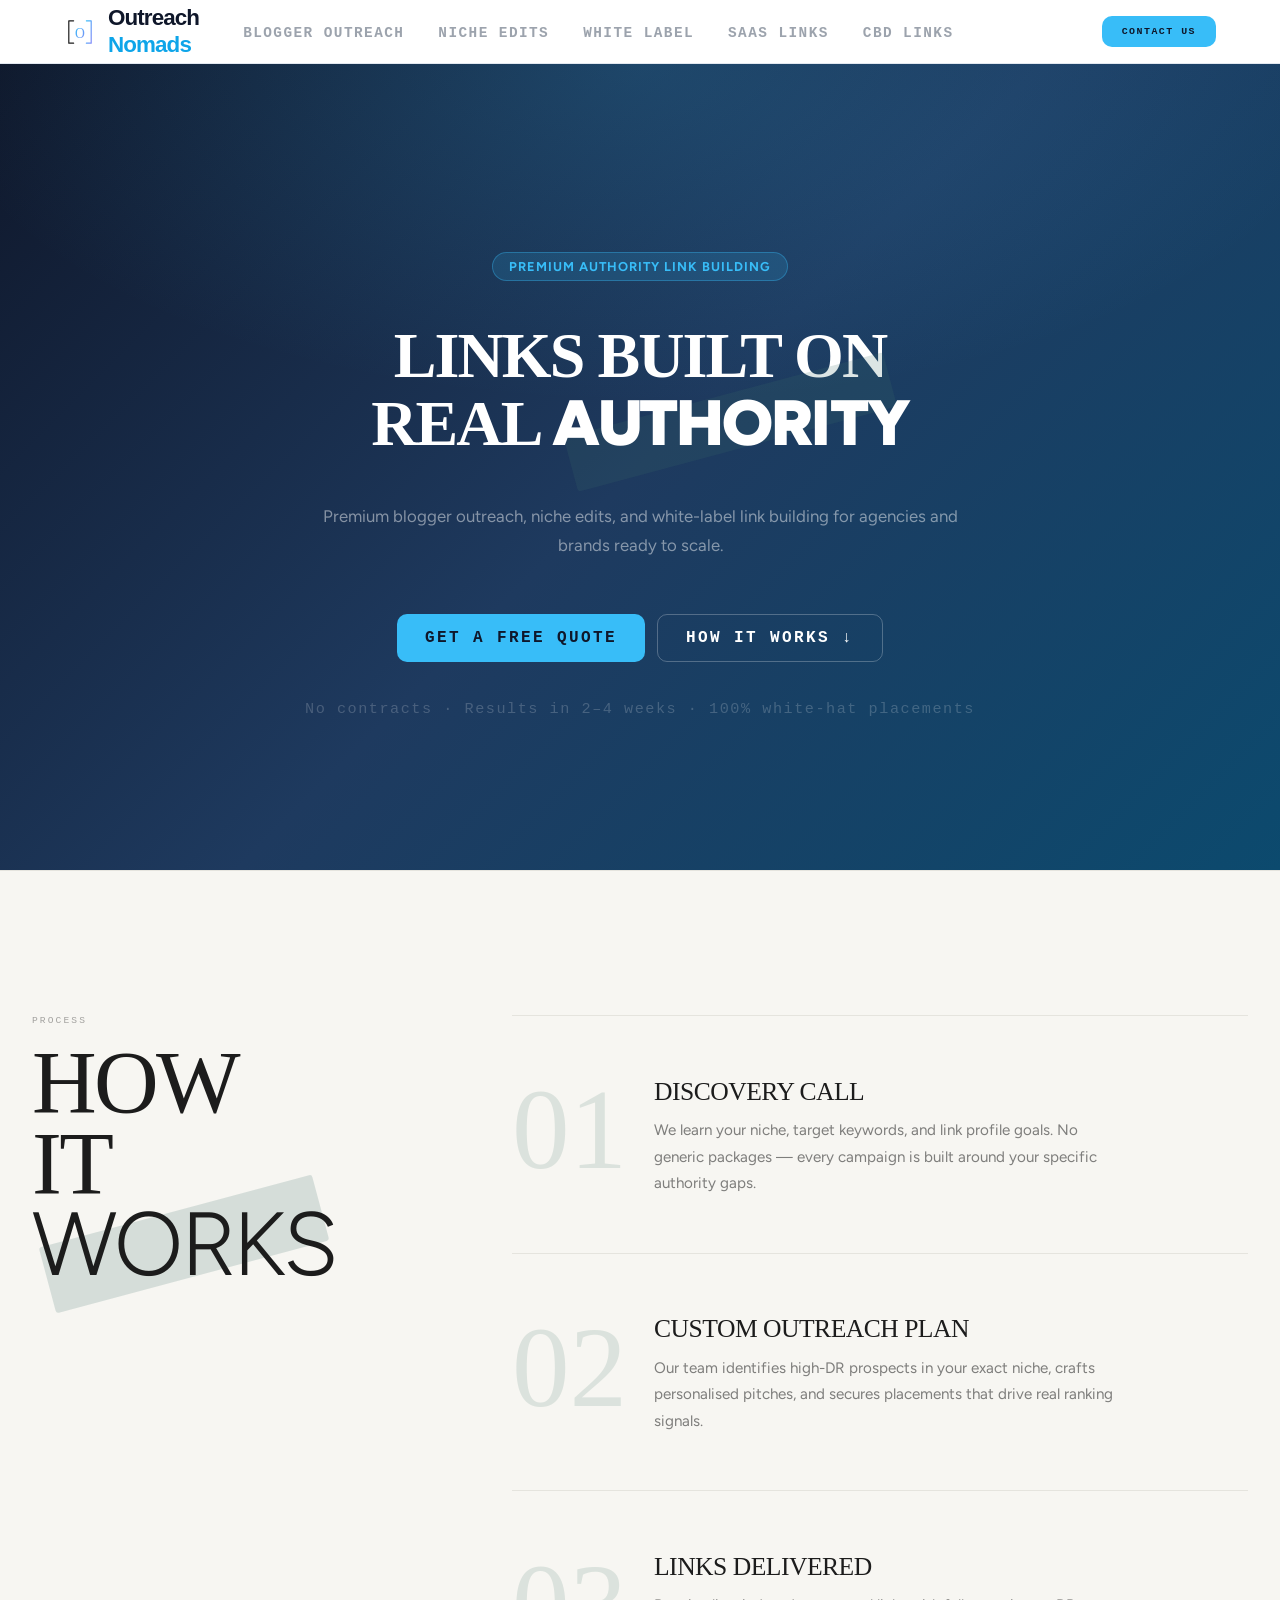
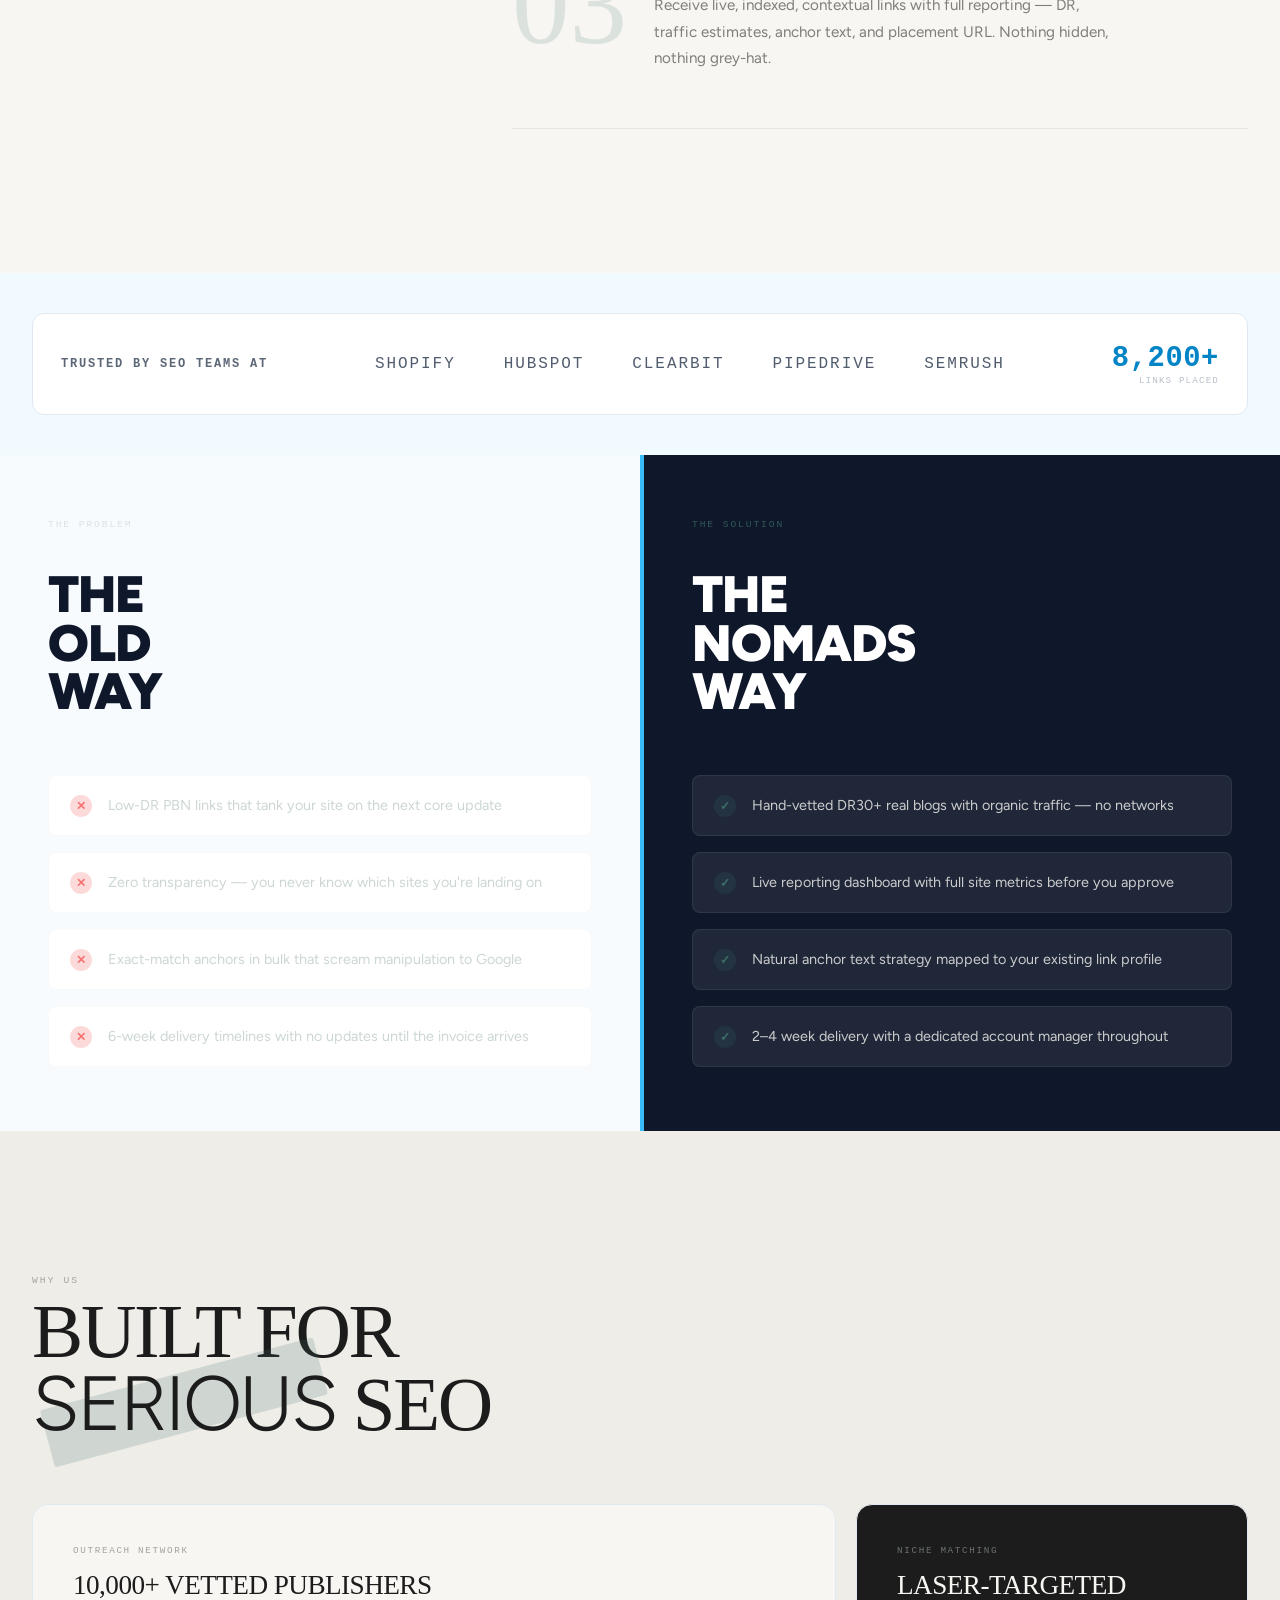
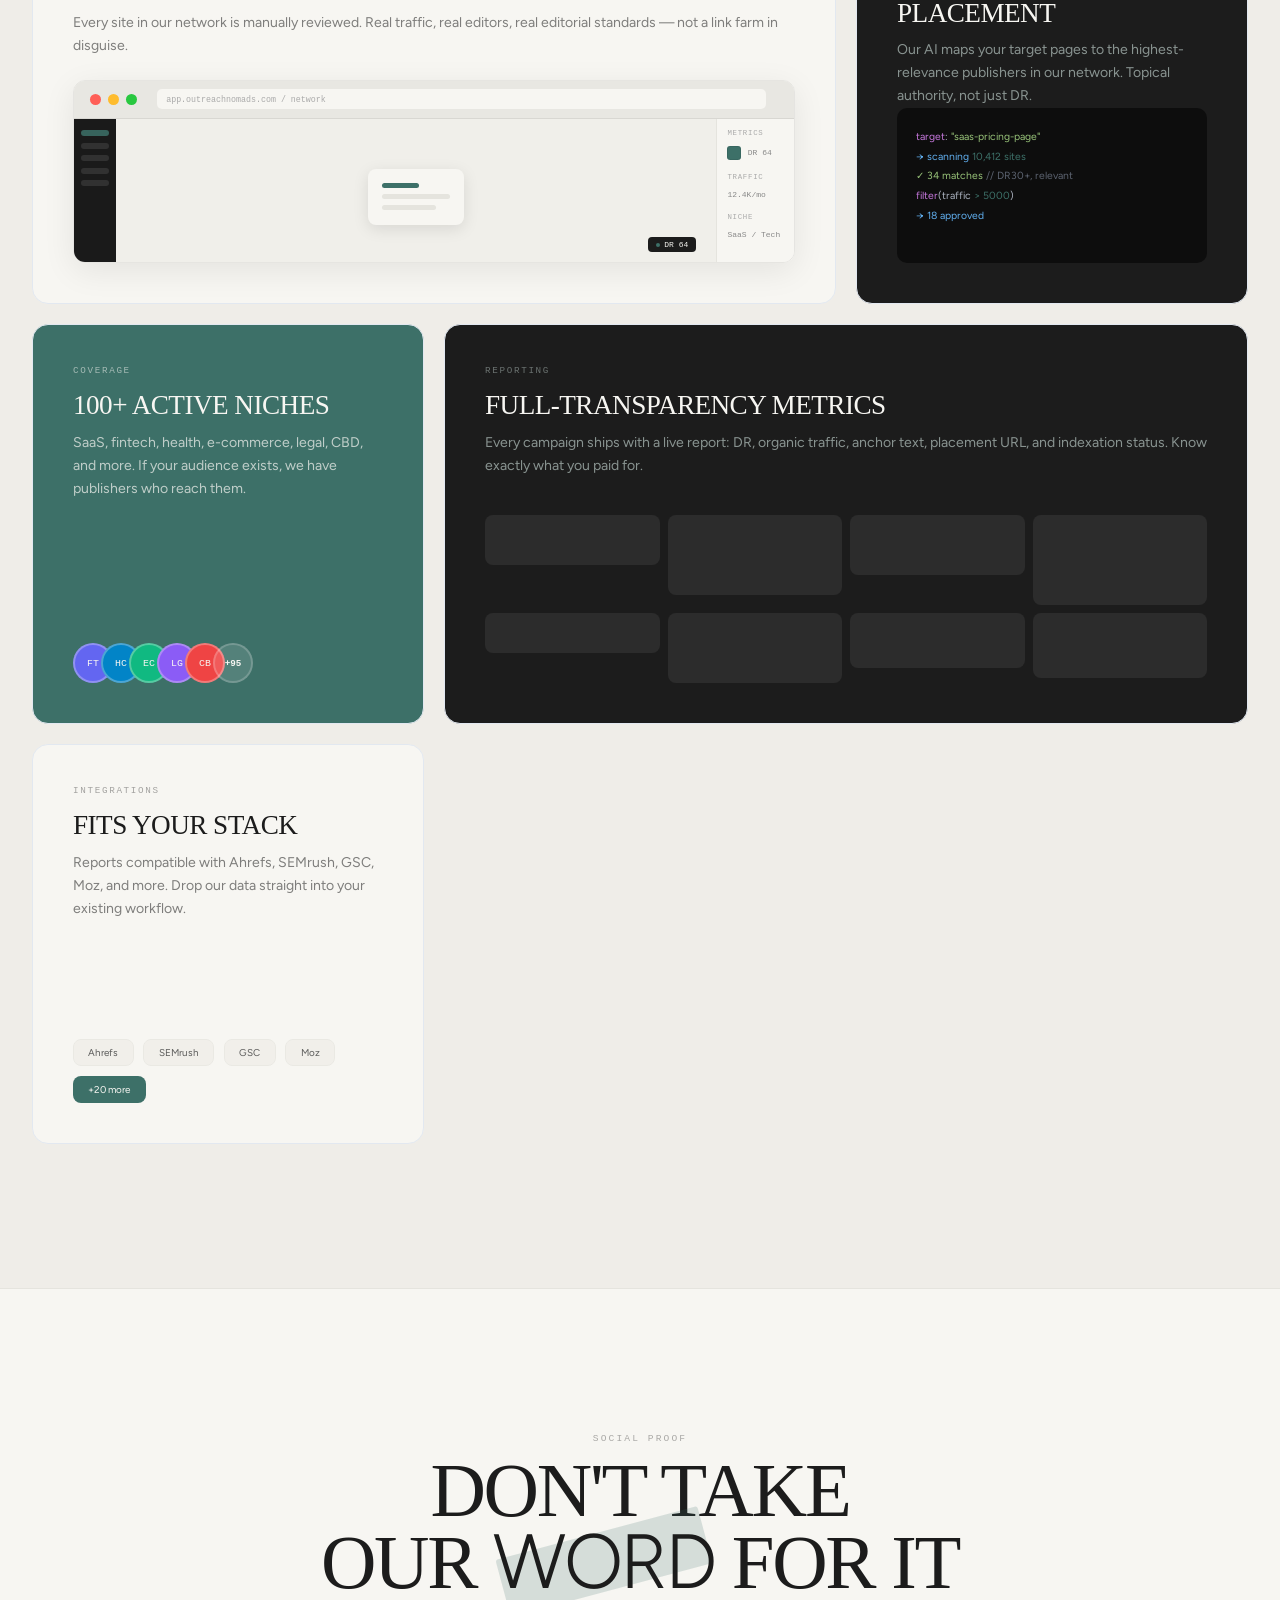
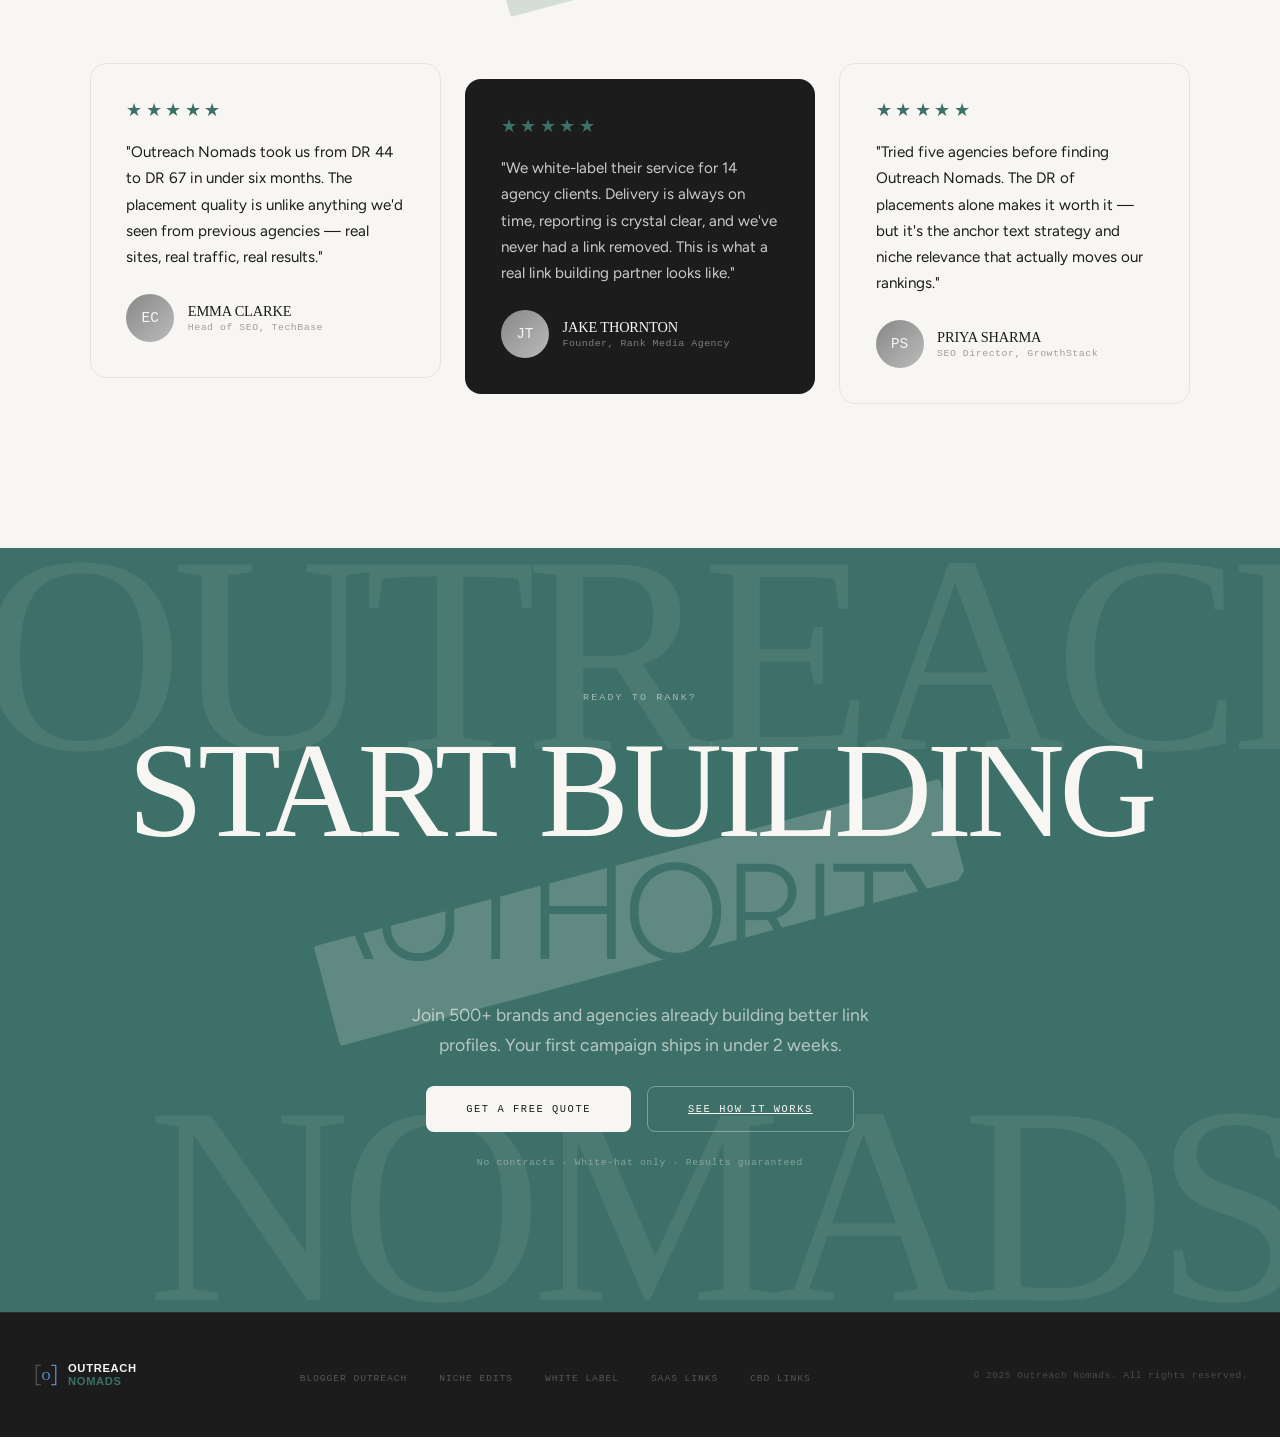
==== index.html @ 49b5d42d "Add files via upload" ====
<!DOCTYPE html>
<html lang="en">
<head>
  <meta charset="UTF-8" />
  <meta name="viewport" content="width=device-width, initial-scale=1.0" />
  <title>Outreach Nomads — Premium Link Building Agency</title>
  <link rel="preconnect" href="https://fonts.googleapis.com" />
  <link rel="preconnect" href="https://fonts.gstatic.com" crossorigin />
  <link href="https://fonts.googleapis.com/css2?family=Figtree:wght@300;400;500;600;700;800;900&display=swap" rel="stylesheet" />
  <link rel="stylesheet" href="style.css" />
  <style>
    :root {
      --brand: #38bdf8;
      --brand-dark: #0ea5e9;
      --brand-deeper: #0284c7;
      --brand-light: #e0f5fe;
      --brand-xlight: #f0faff;
      --dark: #0f172a;
      --mid: #334155;
      --soft: #64748b;
      --border: #e2e8f0;
      --white: #ffffff;
      --star: #f59e0b;
      --radius: 12px;
      --radius-lg: 20px;
    }
    body,
    button,
    input,
    textarea,
    select,
    a,
    p,
    span,
    div,
    li,
    h1,
    h2,
    h3,
    h4,
    h5,
    h6 {
      font-family: 'Figtree', sans-serif;
    }
    body {
      color: var(--dark);
      background: var(--white);
    }
    nav {
      position: sticky;
      top: 0;
      z-index: 1000;
      background: var(--white);
      border-bottom: 1px solid var(--border);
      padding: 0 32px;
      display: flex;
      align-items: center;
      gap: 32px;
      height: 64px;
    }
    .nav-in {
      width: 100%;
      max-width: 1280px;
      margin: 0 auto;
      display: flex;
      align-items: center;
      gap: 32px;
    }
    .logo {
      display: flex;
      align-items: center;
      gap: .75rem;
      text-decoration: none;
    }
    .logo-text {
      font-size: 1.4rem;
      font-weight: 900;
      letter-spacing: -0.04em;
      text-transform: none;
      color: var(--dark);
    }
    .logo-text em {
      font-style: normal;
      color: var(--brand-dark);
    }
    .nav-links {
      display: flex;
      align-items: center;
      gap: 10px;
      list-style: none;
      flex: 1;
    }
    .nav-links a {
      padding: 8px 12px;
      border-radius: 8px;
      font-weight: 600;
      font-size: .9rem;
      color: var(--mid);
      transition: background .15s, color .15s;
    }
    .nav-links a:hover {
      background: var(--brand-xlight);
      color: var(--brand-dark);
    }
    .nav-links a.active {
      color: var(--brand-dark);
    }
    .nav-r {
      display: flex;
      align-items: center;
    }
    .nav-cta {
      background: var(--brand);
      color: var(--dark);
      border: none;
      padding: 10px 20px;
      border-radius: 10px;
      font-weight: 700;
      cursor: pointer;
      transition: background .15s;
    }
    .nav-cta:hover {
      background: var(--brand-dark);
      color: #fff;
    }
    .hero {
      background: linear-gradient(135deg, var(--dark) 0%, #1e3a5f 50%, #0c4a6e 100%);
      color: #fff;
      padding: 100px 32px 80px;
      text-align: center;
      position: relative;
      overflow: hidden;
    }
    .hero::before {
      content: '';
      position: absolute;
      inset: 0;
      background: radial-gradient(ellipse 80% 60% at 50% 0%, rgba(56,189,248,.18) 0%, transparent 70%);
      pointer-events: none;
    }
    .hero-label {
      display: inline-flex;
      align-items: center;
      background: rgba(56,189,248,.15);
      border: 1px solid rgba(56,189,248,.35);
      color: var(--brand);
      font-weight: 700;
      font-size: .8rem;
      letter-spacing: .08em;
      text-transform: uppercase;
      padding: 6px 16px;
      border-radius: 999px;
      margin-bottom: 20px;
    }
    .hero h1 {
      font-size: clamp(2.5rem, 5vw, 4rem);
      font-weight: 900;
      letter-spacing: -.03em;
      line-height: 1.05;
      margin: 0 auto 24px;
      max-width: 760px;
      color: #fff;
    }
    .hero-sub {
      font-size: 1.05rem;
      color: rgba(255,255,255,.85);
      max-width: 640px;
      margin: 0 auto 32px;
      line-height: 1.75;
    }
    .hero-btns {
      display: flex;
      justify-content: center;
      gap: 12px;
      flex-wrap: wrap;
      margin-bottom: 18px;
    }
    .btn-primary {
      background: var(--brand);
      color: var(--dark);
      font-weight: 800;
      padding: 14px 28px;
      border-radius: 10px;
      border: none;
      font-size: 1rem;
      cursor: pointer;
      transition: transform .15s, background .15s;
    }
    .btn-primary:hover {
      background: var(--brand-dark);
      color: #fff;
      transform: translateY(-1px);
    }
    .btn-secondary {
      background: transparent;
      color: #fff;
      font-weight: 700;
      padding: 14px 28px;
      border-radius: 10px;
      font-size: 1rem;
      border: 1.5px solid rgba(255,255,255,.25);
      cursor: pointer;
      transition: border-color .15s, background .15s;
    }
    .btn-secondary:hover {
      border-color: var(--brand);
      background: rgba(56,189,248,.08);
    }
    .hero-cap {
      color: rgba(255,255,255,.6);
      font-size: .95rem;
    }
    .section {
      padding: 72px 32px;
    }
    .section-center {
      text-align: center;
    }
    .container {
      max-width: 1100px;
      margin: 0 auto;
    }
    .section-tag {
      display: inline-block;
      background: var(--brand-light);
      color: var(--brand-deeper);
      font-weight: 700;
      font-size: .75rem;
      letter-spacing: .1em;
      text-transform: uppercase;
      padding: 4px 12px;
      border-radius: 999px;
      margin-bottom: 12px;
    }
    .section-title {
      font-size: clamp(1.6rem, 3.5vw, 2.4rem);
      font-weight: 900;
      letter-spacing: -.03em;
      line-height: 1.15;
      margin-bottom: 14px;
    }
    .section-sub {
      font-size: 1rem;
      color: var(--soft);
      max-width: 560px;
      margin: 0 auto;
    }
    .trust {
      background: var(--brand-xlight);
      padding: 2.5rem 2rem;
    }
    .trust-in {
      max-width: 1280px;
      margin: 0 auto;
      display: flex;
      align-items: center;
      justify-content: space-between;
      gap: 1rem;
      flex-wrap: wrap;
      background: var(--white);
      border: 1px solid var(--border);
      border-radius: var(--radius);
      padding: 1.75rem;
    }
    .trust-label {
      color: var(--mid);
      opacity: .8;
      font-weight: 700;
      letter-spacing: .15em;
      text-transform: uppercase;
      font-size: .75rem;
    }
    .flogo {
      color: var(--mid);
      opacity: .85;
      font-size: 1rem;
    }
    .trust-stat strong {
      color: var(--brand-deeper);
      font-size: 1.8rem;
    }
    .trust-stat span {
      color: var(--soft);
    }
    .ps-l {
      background: #f8fbfe;
    }
    .ps-r {
      background: var(--dark);
      border-left: 4px solid var(--brand);
    }
    .ps-half {
      padding: 4rem 3rem;
    }
    .ps-ttl {
      font-family: 'Figtree', sans-serif;
      font-size: clamp(2.4rem, 4vw, 4.4rem);
      font-weight: 900;
      line-height: .95;
      text-transform: uppercase;
      margin-bottom: 1.2rem;
    }
    .ps-l .ps-ttl {
      color: var(--dark);
    }
    .ps-r .ps-ttl {
      color: var(--white);
    }
    .ps-item {
      background: rgba(255,255,255,.07);
    }
    .ps-l .ps-item {
      background: #fff;
    }
    .ps-txt {
      opacity: .8;
    }
    .step-card,
    .bc,
    .price-card,
    .example-card,
    .benefit-card {
      border-color: var(--border);
    }
  </style>
</head>
<body>

<!-- shared gradient def -->
<svg width="0" height="0" style="position:absolute">
  <defs>
    <linearGradient id="logoGrad" x1="0%" y1="0%" x2="100%" y2="100%">
      <stop offset="0%" stop-color="#38bdf8"/>
      <stop offset="100%" stop-color="#818cf8"/>
    </linearGradient>
  </defs>
</svg>

<!-- NAV -->
<nav>
  <div class="nav-in">
    <a href="index.html" class="logo">
      <svg width="32" height="32" viewBox="0 0 80 80" fill="none" xmlns="http://www.w3.org/2000/svg">
        <path class="bracket-left" d="M24 12 L12 12 L12 68 L24 68" stroke-width="3" stroke-linecap="round" stroke-linejoin="round" fill="none"/>
        <path d="M56 12 L68 12 L68 68 L56 68" stroke="url(#logoGrad)" stroke-width="3" stroke-linecap="round" stroke-linejoin="round" fill="none"/>
        <text x="40" y="55" text-anchor="middle" font-family="Georgia,serif" font-size="34" font-weight="400" fill="url(#logoGrad)">O</text>
      </svg>
      <span class="logo-text">Outreach<em>Nomads</em></span>
    </a>
    <ul class="nav-links">
      <li><a href="blogger-outreach.html">Blogger Outreach</a></li>
      <li><a href="niche-edits.html">Niche Edits</a></li>
      <li><a href="white-label-link-building.html">White Label</a></li>
      <li><a href="saas-link-building.html">SaaS Links</a></li>
      <li><a href="cbd-link-building.html">CBD Links</a></li>
    </ul>
    <div class="nav-r">
      <button class="nav-cta" onclick="openContact()">Contact Us</button>
    </div>
  </div>
</nav>

<!-- HERO -->
<section class="hero">
  <div class="hero-content">
    <div class="hero-label">Premium authority link building</div>
    <h1>LINKS BUILT ON<br>REAL <span class="hl">AUTHORITY</span></h1>
    <p class="hero-sub">Premium blogger outreach, niche edits, and white-label link building for agencies and brands ready to scale.</p>
    <div class="hero-btns">
      <button class="btn-primary" onclick="openContact()">Get a Free Quote</button>
      <a href="#how-it-works" class="btn-secondary">How It Works ↓</a>
    </div>
    <p class="hero-cap">No contracts &middot; Results in 2–4 weeks &middot; 100% white-hat placements</p>
  </div>
</section>

<!-- HOW IT WORKS -->
<section class="hiw" id="how-it-works">
  <div class="hiw-in">
    <div class="hiw-left">
      <p class="hiw-eyebrow">Process</p>
      <h2 class="hiw-ttl">HOW<br>IT<br><span class="hl">WORKS</span></h2>
    </div>
    <div class="steps">
      <div class="step">
        <div class="step-n">01</div>
        <div class="step-body">
          <h3 class="step-ttl">Discovery Call</h3>
          <p class="step-desc">We learn your niche, target keywords, and link profile goals. No generic packages — every campaign is built around your specific authority gaps.</p>
        </div>
      </div>
      <div class="step">
        <div class="step-n">02</div>
        <div class="step-body">
          <h3 class="step-ttl">Custom Outreach Plan</h3>
          <p class="step-desc">Our team identifies high-DR prospects in your exact niche, crafts personalised pitches, and secures placements that drive real ranking signals.</p>
        </div>
      </div>
      <div class="step">
        <div class="step-n">03</div>
        <div class="step-body">
          <h3 class="step-ttl">Links Delivered</h3>
          <p class="step-desc">Receive live, indexed, contextual links with full reporting — DR, traffic estimates, anchor text, and placement URL. Nothing hidden, nothing grey-hat.</p>
        </div>
      </div>
    </div>
  </div>
</section>

<!-- TRUST BAR -->
<div class="trust">
  <div class="trust-in">
    <span class="trust-label">Trusted by SEO teams at</span>
    <div class="logos">
      <span class="flogo">Shopify</span>
      <span class="flogo">HubSpot</span>
      <span class="flogo">Clearbit</span>
      <span class="flogo">Pipedrive</span>
      <span class="flogo">Semrush</span>
    </div>
    <div class="trust-stat">
      <strong>8,200+</strong>
      <span>Links Placed</span>
    </div>
  </div>
</div>

<!-- PROBLEM / SOLUTION -->
<section class="ps">
  <div class="ps-half ps-l">
    <span class="ps-tag">The Problem</span>
    <h2 class="ps-ttl">THE<br>OLD<br>WAY</h2>
    <div class="ps-items">
      <div class="ps-item">
        <span class="psi psi-x">✕</span>
        <p class="ps-txt">Low-DR PBN links that tank your site on the next core update</p>
      </div>
      <div class="ps-item">
        <span class="psi psi-x">✕</span>
        <p class="ps-txt">Zero transparency — you never know which sites you're landing on</p>
      </div>
      <div class="ps-item">
        <span class="psi psi-x">✕</span>
        <p class="ps-txt">Exact-match anchors in bulk that scream manipulation to Google</p>
      </div>
      <div class="ps-item">
        <span class="psi psi-x">✕</span>
        <p class="ps-txt">6-week delivery timelines with no updates until the invoice arrives</p>
      </div>
    </div>
  </div>
  <div class="ps-half ps-r">
    <span class="ps-tag">The Solution</span>
    <h2 class="ps-ttl">THE<br>NOMADS<br>WAY</h2>
    <div class="ps-items">
      <div class="ps-item">
        <span class="psi psi-chk">✓</span>
        <p class="ps-txt">Hand-vetted DR30+ real blogs with organic traffic — no networks</p>
      </div>
      <div class="ps-item">
        <span class="psi psi-chk">✓</span>
        <p class="ps-txt">Live reporting dashboard with full site metrics before you approve</p>
      </div>
      <div class="ps-item">
        <span class="psi psi-chk">✓</span>
        <p class="ps-txt">Natural anchor text strategy mapped to your existing link profile</p>
      </div>
      <div class="ps-item">
        <span class="psi psi-chk">✓</span>
        <p class="ps-txt">2–4 week delivery with a dedicated account manager throughout</p>
      </div>
    </div>
  </div>
</section>

<!-- FEATURES BENTO -->
<section class="features" id="features">
  <div class="features-hd">
    <span class="sec-tag">Why Us</span>
    <h2 class="features-ttl">BUILT FOR<br><span class="hl">SERIOUS</span> SEO</h2>
  </div>
  <div class="bento">

    <!-- Wide: outreach network -->
    <div class="bc bc-wh bc-wide">
      <span class="bc-btag">Outreach Network</span>
      <h3 class="bc-ttl">10,000+ VETTED PUBLISHERS</h3>
      <p class="bc-desc">Every site in our network is manually reviewed. Real traffic, real editors, real editorial standards — not a link farm in disguise.</p>
      <div class="browser" style="margin-top:1.4rem;height:190px;">
        <div class="br-bar">
          <div class="tl tl-r"></div><div class="tl tl-y"></div><div class="tl tl-g"></div>
          <div class="br-url">app.outreachnomads.com / network</div>
        </div>
        <div class="br-body" style="height:155px;">
          <div class="br-sb">
            <div class="sb-i on"></div><div class="sb-i"></div>
            <div class="sb-i"></div><div class="sb-i"></div><div class="sb-i"></div>
          </div>
          <div class="br-canvas">
            <div class="cv-card">
              <div class="cv-ln acc"></div>
              <div class="cv-ln"></div>
              <div class="cv-ln" style="width:80%"></div>
            </div>
            <div class="csr-lbl"><div class="csr-dot"></div>DR 64</div>
          </div>
          <div class="br-props">
            <div class="pr-sec">Metrics</div>
            <div class="pr-row"><div class="pr-swatch"></div><div class="pr-val">DR 64</div></div>
            <div class="pr-sec" style="margin-top:5px">Traffic</div>
            <div class="pr-val">12.4K/mo</div>
            <div class="pr-sec" style="margin-top:5px">Niche</div>
            <div class="pr-val">SaaS / Tech</div>
          </div>
        </div>
      </div>
    </div>

    <!-- Dark: niche targeting -->
    <div class="bc bc-dk">
      <span class="bc-btag">Niche Matching</span>
      <h3 class="bc-ttl">LASER-TARGETED PLACEMENT</h3>
      <p class="bc-desc">Our AI maps your target pages to the highest-relevance publishers in our network. Topical authority, not just DR.</p>
      <div class="code-blk">
        <div><span class="cp">target</span><span class="cw">: </span><span class="cg">"saas-pricing-page"</span></div>
        <div><span class="cb">→ scanning</span> <span class="cy">10,412 sites</span></div>
        <div><span class="cg">✓ 34 matches</span> <span class="cgr">// DR30+, relevant</span></div>
        <div><span class="cp">filter</span><span class="cw">(traffic </span><span class="cy">&gt; 5000</span><span class="cw">)</span></div>
        <div><span class="cb">→ 18 approved</span></div>
      </div>
    </div>

    <!-- Teal: niches covered -->
    <div class="bc bc-yw">
      <span class="bc-btag">Coverage</span>
      <h3 class="bc-ttl">100+ ACTIVE NICHES</h3>
      <p class="bc-desc">SaaS, fintech, health, e-commerce, legal, CBD, and more. If your audience exists, we have publishers who reach them.</p>
      <div class="avs" style="margin-top:auto;padding-top:2rem;">
        <div class="av av-1">FT</div>
        <div class="av av-2">HC</div>
        <div class="av av-3">EC</div>
        <div class="av av-4">LG</div>
        <div class="av av-5">CB</div>
        <div class="av-x">+95</div>
      </div>
    </div>

    <!-- Dark wide: analytics -->
    <div class="bc bc-dk bc-wide">
      <span class="bc-btag">Reporting</span>
      <h3 class="bc-ttl">FULL-TRANSPARENCY METRICS</h3>
      <p class="bc-desc">Every campaign ships with a live report: DR, organic traffic, anchor text, placement URL, and indexation status. Know exactly what you paid for.</p>
      <div class="pulse-g">
        <div class="pb"></div><div class="pb"></div><div class="pb"></div><div class="pb"></div>
        <div class="pb"></div><div class="pb"></div><div class="pb"></div><div class="pb"></div>
      </div>
    </div>

    <!-- White: integrations -->
    <div class="bc bc-wh">
      <span class="bc-btag">Integrations</span>
      <h3 class="bc-ttl">FITS YOUR STACK</h3>
      <p class="bc-desc">Reports compatible with Ahrefs, SEMrush, GSC, Moz, and more. Drop our data straight into your existing workflow.</p>
      <div style="margin-top:auto;padding-top:1.5rem;display:flex;flex-wrap:wrap;gap:.6rem;">
        <span style="background:var(--lt);border:1px solid var(--br);border-radius:8px;padding:.45rem .9rem;font-family:'Figtree',sans-serif;font-size:.62rem;color:var(--c);opacity:.7">Ahrefs</span>
        <span style="background:var(--lt);border:1px solid var(--br);border-radius:8px;padding:.45rem .9rem;font-family:'Figtree',sans-serif;font-size:.62rem;color:var(--c);opacity:.7">SEMrush</span>
        <span style="background:var(--lt);border:1px solid var(--br);border-radius:8px;padding:.45rem .9rem;font-family:'Figtree',sans-serif;font-size:.62rem;color:var(--c);opacity:.7">GSC</span>
        <span style="background:var(--lt);border:1px solid var(--br);border-radius:8px;padding:.45rem .9rem;font-family:'Figtree',sans-serif;font-size:.62rem;color:var(--c);opacity:.7">Moz</span>
        <span style="background:var(--y);border:1px solid transparent;border-radius:8px;padding:.45rem .9rem;font-family:'Figtree',sans-serif;font-size:.62rem;color:var(--wh)">+20 more</span>
      </div>
    </div>

  </div>
</section>

<!-- TESTIMONIALS -->
<section class="testi" id="testi">
  <div class="testi-hd">
    <span class="sec-tag">Social Proof</span>
    <h2 class="testi-ttl">DON'T TAKE<br>OUR <span class="hl">WORD</span> FOR IT</h2>
  </div>
  <div class="t-grid">
    <div class="tc">
      <div class="stars"><span class="star">★</span><span class="star">★</span><span class="star">★</span><span class="star">★</span><span class="star">★</span></div>
      <p class="t-body">"Outreach Nomads took us from DR 44 to DR 67 in under six months. The placement quality is unlike anything we'd seen from previous agencies — real sites, real traffic, real results."</p>
      <div class="t-foot">
        <div class="t-av">EC</div>
        <div>
          <div class="t-name">Emma Clarke</div>
          <div class="t-role">Head of SEO, TechBase</div>
        </div>
      </div>
    </div>
    <div class="tc dark">
      <div class="stars"><span class="star">★</span><span class="star">★</span><span class="star">★</span><span class="star">★</span><span class="star">★</span></div>
      <p class="t-body">"We white-label their service for 14 agency clients. Delivery is always on time, reporting is crystal clear, and we've never had a link removed. This is what a real link building partner looks like."</p>
      <div class="t-foot">
        <div class="t-av">JT</div>
        <div>
          <div class="t-name">Jake Thornton</div>
          <div class="t-role">Founder, Rank Media Agency</div>
        </div>
      </div>
    </div>
    <div class="tc">
      <div class="stars"><span class="star">★</span><span class="star">★</span><span class="star">★</span><span class="star">★</span><span class="star">★</span></div>
      <p class="t-body">"Tried five agencies before finding Outreach Nomads. The DR of placements alone makes it worth it — but it's the anchor text strategy and niche relevance that actually moves our rankings."</p>
      <div class="t-foot">
        <div class="t-av">PS</div>
        <div>
          <div class="t-name">Priya Sharma</div>
          <div class="t-role">SEO Director, GrowthStack</div>
        </div>
      </div>
    </div>
  </div>
</section>

<!-- CTA -->
<section class="cta">
  <div class="cta-deco cta-d1">Outreach</div>
  <div class="cta-deco cta-d2">Nomads</div>
  <div class="cta-body">
    <span class="cta-ey">Ready to rank?</span>
    <h2 class="cta-ttl">START BUILDING<br><span class="hl" style="--y:#f7f6f2;color:#3d7068">AUTHORITY.</span></h2>
    <p class="cta-sub">Join 500+ brands and agencies already building better link profiles. Your first campaign ships in under 2 weeks.</p>
    <div class="cta-btns">
      <button class="cta-btn-primary" onclick="openContact()">Get a Free Quote</button>
      <a href="#how-it-works" class="cta-btn-secondary">See How It Works</a>
    </div>
    <p class="cta-fine">No contracts &middot; White-hat only &middot; Results guaranteed</p>
  </div>
</section>

<!-- FOOTER -->
<footer>
  <div class="foot-in">
    <a href="index.html" class="foot-logo">
      <svg width="28" height="28" viewBox="0 0 80 80" fill="none" xmlns="http://www.w3.org/2000/svg">
        <path class="bracket-left" d="M24 12 L12 12 L12 68 L24 68" stroke-width="3" stroke-linecap="round" stroke-linejoin="round" fill="none"/>
        <path d="M56 12 L68 12 L68 68 L56 68" stroke="url(#logoGrad)" stroke-width="3" stroke-linecap="round" stroke-linejoin="round" fill="none"/>
        <text x="40" y="55" text-anchor="middle" font-family="Georgia,serif" font-size="34" font-weight="400" fill="url(#logoGrad)">O</text>
      </svg>
      <span class="foot-logo-text">Outreach<em>Nomads</em></span>
    </a>
    <ul class="foot-links">
      <li><a href="blogger-outreach.html">Blogger Outreach</a></li>
      <li><a href="niche-edits.html">Niche Edits</a></li>
      <li><a href="white-label-link-building.html">White Label</a></li>
      <li><a href="saas-link-building.html">SaaS Links</a></li>
      <li><a href="cbd-link-building.html">CBD Links</a></li>
    </ul>
    <span class="foot-copy">&copy; 2025 Outreach Nomads. All rights reserved.</span>
  </div>
</footer>

<!-- CONTACT MODAL -->
<div class="contact-modal" id="contactModal">
  <div class="modal-overlay" onclick="closeContact()"></div>
  <div class="modal-box">
    <button class="modal-close" onclick="closeContact()">&#x2715;</button>
    <h3 class="modal-ttl">Get In Touch</h3>
    <p class="modal-sub">Tell us about your project and we'll get back to you within 24 hours.</p>
    <form class="modal-form" onsubmit="submitContact(event)">
      <input type="text" name="name" placeholder="Your Name" required />
      <input type="email" name="email" placeholder="Work Email" required />
      <select name="service">
        <option value="" disabled selected>Service Interested In</option>
        <option>Blogger Outreach</option>
        <option>Niche Edits</option>
        <option>White Label Link Building</option>
        <option>SaaS Link Building</option>
        <option>CBD Link Building</option>
        <option>General Enquiry</option>
      </select>
      <textarea name="message" placeholder="Tell us about your goals, niche, and monthly budget..." required></textarea>
      <button type="submit" class="modal-submit">Send Message →</button>
    </form>
  </div>
</div>

<script>
function openContact(){
  document.getElementById('contactModal').classList.add('open');
  document.body.style.overflow='hidden';
}
function closeContact(){
  document.getElementById('contactModal').classList.remove('open');
  document.body.style.overflow='';
}
function submitContact(e){
  e.preventDefault();
  e.target.innerHTML='<p class="modal-success">Thank you! We\'ll be in touch within 24 hours.</p>';
}
document.addEventListener('keydown',function(e){if(e.key==='Escape')closeContact()});
</script>
</body>
</html>
---- style.css ----
/* ─── RESET + ROOT ───────────────────────────────────── */
*,*::before,*::after{box-sizing:border-box;margin:0;padding:0}
:root{
  --c:  #1c1c1c;
  --dg: #2a2a2a;
  --sg: #b7c6c2;
  --y:  #3d7068;
  --wh: #f7f6f2;
  --lt: #efede8;
  --br: #e5e4de;
  --bl: rgba(28,28,28,.08);
  --bd: rgba(183,198,194,.10);
  --ease: cubic-bezier(0.16,1,0.3,1);
}
html{scroll-behavior:smooth}
body{font-family:'Space Grotesk',sans-serif;background:var(--wh);color:var(--c);overflow-x:hidden}

/* ─── HIGHLIGHT ──────────────────────────────────────── */
.hl{position:relative;display:inline-block;z-index:1;white-space:nowrap}
.hl::before{
  content:'';position:absolute;
  left:-5px;right:-5px;top:8%;bottom:8%;
  background:var(--y);opacity:.18;
  transform:rotate(-15deg) scaleX(.9);
  z-index:-1;border-radius:3px;
}

/* ─── BUTTONS ────────────────────────────────────────── */
.btn-primary{
  background:var(--y);color:var(--wh);border:none;
  padding:.9rem 2rem;border-radius:8px;
  font-family:'Space Mono',monospace;
  font-size:.65rem;letter-spacing:.15em;text-transform:uppercase;
  cursor:pointer;white-space:nowrap;
  transition:opacity 700ms var(--ease),transform 700ms var(--ease);
  display:inline-block;text-decoration:none;
}
.btn-primary:hover{opacity:.8;transform:scale(1.03)}
.btn-secondary{
  background:transparent;color:var(--c);
  border:1px solid var(--br);padding:.9rem 2rem;border-radius:8px;
  font-family:'Space Mono',monospace;
  font-size:.65rem;letter-spacing:.15em;text-transform:uppercase;
  text-decoration:none;display:inline-block;
  transition:border-color 700ms var(--ease),background 700ms var(--ease);
}
.btn-secondary:hover{border-color:var(--y);background:rgba(61,112,104,.05)}
.hero-btns{display:flex;gap:1rem;flex-wrap:wrap;justify-content:center}

/* ─── NAV ────────────────────────────────────────────── */
nav{
  position:fixed;top:0;left:0;right:0;height:80px;z-index:1000;
  background:rgba(247,246,242,.95);backdrop-filter:blur(16px);
  border-bottom:1px solid var(--br);
}
.nav-in{
  max-width:1280px;margin:0 auto;padding:0 2rem;
  height:100%;display:flex;align-items:center;justify-content:space-between;
}
.logo{display:flex;align-items:center;gap:.6rem;text-decoration:none}
.logo-text{
  font-family:'Space Grotesk',sans-serif;font-size:.72rem;font-weight:600;
  letter-spacing:.06em;text-transform:uppercase;color:var(--c);line-height:1.2;
}
.logo-text em{font-style:normal;color:var(--y);display:block}
.bracket-left{stroke:#1c1c1c}
.nav-links{display:flex;gap:1.6rem;list-style:none}
.nav-links a{
  font-family:'Space Mono',monospace;font-size:.6rem;letter-spacing:.1em;
  text-transform:uppercase;color:var(--c);text-decoration:none;
  opacity:.48;transition:opacity .2s;white-space:nowrap;
}
.nav-links a:hover,.nav-links a.active{opacity:1;color:var(--y)}
.nav-r{display:flex;align-items:center}
.nav-cta{
  background:var(--y);color:var(--wh);border:none;
  padding:.6rem 1.5rem;border-radius:6px;
  font-family:'Space Mono',monospace;font-size:.62rem;letter-spacing:.15em;text-transform:uppercase;
  cursor:pointer;
  transition:opacity 700ms var(--ease),transform 700ms var(--ease);
}
.nav-cta:hover{opacity:.8;transform:scale(1.03)}

/* ─── HERO ────────────────────────────────────────────── */
.hero{
  padding-top:80px;display:flex;align-items:center;justify-content:center;
  text-align:center;position:relative;overflow:hidden;
  background-color:var(--wh);
  background-image:
    radial-gradient(ellipse at 50% 60%, transparent 35%, var(--wh) 72%),
    linear-gradient(to right,var(--br) 1px,transparent 1px),
    linear-gradient(to bottom,var(--br) 1px,transparent 1px);
  background-size:cover,40px 40px,40px 40px;
}
.hero-content{
  position:relative;z-index:1;
  display:flex;flex-direction:column;align-items:center;gap:1.3rem;
  padding:5.5rem 2rem 4.5rem;max-width:1100px;width:100%;
}
.hero h1{
  font-family:'Playfair Display',serif;
  font-size:clamp(2.8rem,6vw,6rem);
  font-weight:300;letter-spacing:-0.03em;
  text-transform:uppercase;line-height:.95;color:var(--c);
}
.hero-sub{
  font-size:1.05rem;color:var(--c);opacity:.55;
  max-width:500px;line-height:1.75;
}
.hero-cap{
  font-family:'Space Mono',monospace;font-size:.62rem;letter-spacing:.1em;
  color:var(--c);opacity:.32;
}

/* ─── HOW IT WORKS ────────────────────────────────────── */
.hiw{padding:9rem 2rem;background:var(--wh);border-top:1px solid var(--br)}
.hiw-in{
  max-width:1280px;margin:0 auto;
  display:grid;grid-template-columns:1fr 2fr;gap:7rem;align-items:start;
}
.hiw-left{position:sticky;top:110px}
.hiw-eyebrow{
  font-family:'Space Mono',monospace;font-size:.6rem;letter-spacing:.22em;
  text-transform:uppercase;color:var(--c);opacity:.38;margin-bottom:1rem;
}
.hiw-ttl{
  font-family:'Playfair Display',serif;font-size:clamp(4rem,7vw,7rem);
  font-weight:300;letter-spacing:-0.03em;text-transform:uppercase;line-height:.9;color:var(--c);
}
.steps{display:flex;flex-direction:column}
.step{
  display:grid;grid-template-columns:110px 1fr;gap:2rem;
  padding:3.5rem 0;border-bottom:1px solid var(--br);cursor:default;
}
.step:first-child{border-top:1px solid var(--br)}
.step-n{
  font-family:'Playfair Display',serif;font-size:clamp(5rem,9vw,8rem);
  font-weight:300;line-height:1;text-align:right;
  color:rgba(61,112,104,.15);transition:color 700ms var(--ease);user-select:none;
}
.step:hover .step-n{color:var(--y)}
.step-body{padding-top:.4rem}
.step-ttl{
  font-family:'Playfair Display',serif;font-size:1.6rem;font-weight:400;
  letter-spacing:-0.02em;text-transform:uppercase;color:var(--c);line-height:1;margin-bottom:.8rem;
}
.step-desc{font-size:.95rem;color:var(--c);opacity:.55;line-height:1.75;max-width:460px}

/* ─── TRUST BAR ───────────────────────────────────────── */
.trust{background:var(--c);padding:2.5rem 2rem}
.trust-in{
  max-width:1280px;margin:0 auto;
  display:flex;align-items:center;justify-content:space-between;gap:2rem;flex-wrap:wrap;
}
.trust-label{
  font-family:'Space Mono',monospace;font-size:.6rem;letter-spacing:.2em;
  text-transform:uppercase;color:var(--sg);opacity:.5;white-space:nowrap;
}
.logos{display:flex;align-items:center;gap:3rem;flex-wrap:wrap}
.flogo{
  font-family:'Space Mono',monospace;font-size:.78rem;text-transform:uppercase;
  color:var(--sg);opacity:.2;letter-spacing:.12em;transition:opacity 700ms var(--ease);
}
.flogo:hover{opacity:.55}
.trust-stat{display:flex;flex-direction:column;align-items:flex-end}
.trust-stat strong{font-family:'Space Mono',monospace;font-size:1.4rem;color:var(--y);letter-spacing:.02em}
.trust-stat span{
  font-family:'Space Mono',monospace;font-size:.58rem;color:var(--sg);
  opacity:.45;letter-spacing:.12em;text-transform:uppercase;
}

/* ─── PROBLEM / SOLUTION ──────────────────────────────── */
.ps{display:grid;grid-template-columns:1fr 1fr}
.ps-half{padding:6rem 4rem;display:flex;flex-direction:column;align-items:flex-start;gap:2.5rem}
.ps-l{background:var(--c)}
.ps-r{background:var(--dg);border-left:4px solid var(--y)}
.ps-tag{font-family:'Space Mono',monospace;font-size:.6rem;letter-spacing:.2em;text-transform:uppercase}
.ps-l .ps-tag{color:var(--sg);opacity:.45}
.ps-r .ps-tag{color:var(--y);opacity:.75}
.ps-ttl{
  font-family:'Playfair Display',serif;font-size:clamp(2.8rem,5vw,4.8rem);
  font-weight:300;letter-spacing:-0.02em;text-transform:uppercase;line-height:.9;color:var(--wh);
}
.ps-items{display:flex;flex-direction:column;gap:1rem;width:100%}
.ps-item{
  display:flex;align-items:flex-start;gap:1rem;padding:1.1rem 1.3rem;
  background:rgba(255,255,255,.04);border-radius:8px;border:1px solid var(--bd);
}
.psi{
  width:22px;height:22px;border-radius:50%;
  display:flex;align-items:center;justify-content:center;
  font-size:.72rem;font-weight:800;flex-shrink:0;margin-top:.1rem;
}
.psi-x{background:rgba(239,68,68,.2);color:#f87171}
.psi-chk{background:rgba(61,112,104,.18);color:var(--y)}
.ps-txt{font-size:.9rem;line-height:1.65}
.ps-l .ps-txt{color:var(--sg);opacity:.7}
.ps-r .ps-txt{color:var(--wh)}

/* ─── FEATURES BENTO ──────────────────────────────────── */
.features{padding:9rem 2rem;background:var(--lt)}
.features-hd{max-width:1280px;margin:0 auto 4rem;display:flex;flex-direction:column;gap:.7rem}
.sec-tag{
  font-family:'Space Mono',monospace;font-size:.6rem;letter-spacing:.22em;
  text-transform:uppercase;color:var(--c);opacity:.35;
}
.features-ttl{
  font-family:'Playfair Display',serif;font-size:clamp(3rem,6vw,5rem);
  font-weight:300;letter-spacing:-0.03em;text-transform:uppercase;line-height:.92;color:var(--c);
}
.bento{
  max-width:1280px;margin:0 auto;
  display:grid;grid-template-columns:repeat(3,1fr);grid-auto-rows:400px;gap:1.25rem;
}
.bc{
  border-radius:16px;padding:2.5rem;border:1px solid var(--br);
  position:relative;overflow:hidden;
  transition:transform 700ms var(--ease),box-shadow 700ms var(--ease);
  display:flex;flex-direction:column;
}
.bc:hover{transform:translateY(-5px);box-shadow:0 24px 60px rgba(28,28,28,.1)}
.bc-wh{background:var(--wh)}.bc-dk{background:var(--c)}.bc-yw{background:var(--y)}
.bc-wide{grid-column:span 2}
.bc-btag{
  font-family:'Space Mono',monospace;font-size:.58rem;letter-spacing:.18em;
  text-transform:uppercase;margin-bottom:1rem;
}
.bc-wh .bc-btag{color:var(--c);opacity:.38}
.bc-dk .bc-btag{color:var(--sg);opacity:.5}
.bc-yw .bc-btag{color:var(--wh);opacity:.55}
.bc-ttl{
  font-family:'Playfair Display',serif;font-size:1.7rem;font-weight:400;
  letter-spacing:-0.02em;text-transform:uppercase;line-height:1;margin-bottom:.7rem;
}
.bc-wh .bc-ttl{color:var(--c)}.bc-dk .bc-ttl{color:var(--wh)}.bc-yw .bc-ttl{color:var(--wh)}
.bc-desc{font-size:.88rem;line-height:1.65}
.bc-wh .bc-desc{color:var(--c);opacity:.55}
.bc-dk .bc-desc{color:var(--sg);opacity:.7}
.bc-yw .bc-desc{color:var(--wh);opacity:.7}

/* browser mockup */
.browser{
  margin-top:auto;border:1px solid rgba(28,28,28,.08);border-radius:12px;
  overflow:hidden;box-shadow:0 8px 32px rgba(0,0,0,.08);flex:1;min-height:0;
}
.br-bar{
  background:#e8e7e2;padding:.55rem 1rem;
  display:flex;align-items:center;gap:.45rem;border-bottom:1px solid rgba(0,0,0,.07);
}
.tl{width:11px;height:11px;border-radius:50%}
.tl-r{background:#ff5f57}.tl-y{background:#febc2e}.tl-g{background:#28c840}
.br-url{
  flex:1;background:var(--wh);border-radius:5px;height:20px;margin:0 .75rem;
  display:flex;align-items:center;padding:0 .6rem;
  font-family:'Space Mono',monospace;font-size:.52rem;color:#aaa;
}
.br-body{display:grid;grid-template-columns:42px 1fr 78px;height:calc(100% - 35px)}
.br-sb{background:#1a1a1a;padding:.7rem .45rem;display:flex;flex-direction:column;gap:.4rem}
.sb-i{height:6px;border-radius:3px;background:rgba(255,255,255,.1)}
.sb-i.on{background:var(--y);opacity:.85}
.br-canvas{background:#f0efea;display:flex;align-items:center;justify-content:center;position:relative}
.cv-card{
  background:var(--wh);border-radius:8px;padding:.9rem;width:96px;
  box-shadow:0 4px 16px rgba(0,0,0,.1);display:flex;flex-direction:column;gap:.38rem;
}
.cv-ln{height:5px;border-radius:3px;background:#e5e4de}
.cv-ln.acc{background:var(--y);width:55%}
.csr-lbl{
  position:absolute;bottom:22px;right:20px;background:var(--c);color:var(--wh);
  border-radius:4px;padding:.18rem .48rem;
  font-family:'Space Mono',monospace;font-size:.5rem;
  display:flex;align-items:center;gap:.28rem;
}
.csr-dot{width:4px;height:4px;border-radius:50%;background:var(--y)}
.br-props{
  background:var(--wh);border-left:1px solid var(--br);
  padding:.6rem .65rem;display:flex;flex-direction:column;gap:.55rem;
}
.pr-sec{font-family:'Space Mono',monospace;font-size:.46rem;color:#aaa;letter-spacing:.1em;text-transform:uppercase}
.pr-row{display:flex;align-items:center;gap:.4rem}
.pr-swatch{width:14px;height:14px;border-radius:3px;background:var(--y);border:1px solid rgba(0,0,0,.08)}
.pr-val{font-family:'Space Mono',monospace;font-size:.5rem;color:#888}
.ali{display:flex;gap:2px}
.a-i{width:14px;height:11px;background:#e8e7e2;border-radius:2px}
.a-i.on{background:var(--c)}

/* pulse bars */
.pulse-g{
  display:grid;grid-template-columns:repeat(4,1fr);
  gap:.5rem;margin-top:auto;flex:1;align-content:end;
}
.pb{border-radius:8px;background:rgba(255,255,255,.07);animation:pblink 2s ease-in-out infinite}
.pb:nth-child(1){height:50px}.pb:nth-child(2){height:80px;animation-delay:.2s}
.pb:nth-child(3){height:60px;animation-delay:.4s}.pb:nth-child(4){height:90px;animation-delay:.6s}
.pb:nth-child(5){height:40px;animation-delay:.8s}.pb:nth-child(6){height:70px;animation-delay:1s}
.pb:nth-child(7){height:55px;animation-delay:1.2s}.pb:nth-child(8){height:65px;animation-delay:.3s}
@keyframes pblink{0%,100%{opacity:.25}50%{opacity:.85}}

/* code block */
.code-blk{
  margin-top:auto;flex:1;background:#0d0d0d;border-radius:10px;
  padding:1.2rem;font-family:'Space Mono',monospace;font-size:.65rem;line-height:1.9;overflow:hidden;
}
.cp{color:#c678dd}.cb{color:#61afef}.cg{color:#98c379}
.cy{color:var(--y)}.cw{color:#abb2bf}.cgr{color:#5c6370}

/* avatar stack */
.avs{display:flex;margin-top:auto;padding-top:1.5rem}
.av{
  width:40px;height:40px;border-radius:50%;
  border:2.5px solid rgba(247,246,242,.3);margin-left:-12px;
  display:flex;align-items:center;justify-content:center;
  font-family:'Space Mono',monospace;font-size:.62rem;color:var(--wh);
}
.av:first-child{margin-left:0}
.av-1{background:#6366f1}.av-2{background:#0284c7}
.av-3{background:#10b981}.av-4{background:#8b5cf6}.av-5{background:#ef4444}
.av-x{
  width:40px;height:40px;border-radius:50%;
  border:2.5px solid rgba(247,246,242,.2);
  background:rgba(255,255,255,.12);margin-left:-12px;
  display:flex;align-items:center;justify-content:center;
  font-family:'Space Mono',monospace;font-size:.58rem;font-weight:700;color:var(--wh);
}

/* ─── TESTIMONIALS ────────────────────────────────────── */
.testi{padding:9rem 2rem;background:var(--wh);border-top:1px solid var(--br)}
.testi-hd{
  max-width:1280px;margin:0 auto 4rem;
  display:flex;flex-direction:column;align-items:center;text-align:center;gap:.7rem;
}
.testi-ttl{
  font-family:'Playfair Display',serif;font-size:clamp(3rem,6vw,5rem);
  font-weight:300;letter-spacing:-0.03em;text-transform:uppercase;line-height:.92;color:var(--c);
}
.t-grid{
  max-width:1100px;margin:0 auto;
  display:grid;grid-template-columns:repeat(3,1fr);gap:1.5rem;align-items:start;
}
.tc{
  border-radius:16px;padding:2.2rem;border:1px solid var(--br);background:var(--wh);
  transition:transform 700ms var(--ease),box-shadow 700ms var(--ease);
}
.tc:hover{transform:translateY(-5px);box-shadow:0 20px 50px rgba(28,28,28,.08)}
.tc.dark{background:var(--c);border-color:transparent;transform:translateY(16px)}
.tc.dark:hover{transform:translateY(10px);box-shadow:0 24px 55px rgba(28,28,28,.3)}
.stars{display:flex;gap:.22rem;margin-bottom:1.2rem}
.star{color:var(--y);font-size:1.1rem}
.t-body{font-size:.95rem;line-height:1.72;font-weight:400;margin-bottom:1.5rem}
.tc:not(.dark) .t-body{color:var(--c)}
.tc.dark .t-body{color:rgba(247,246,242,.8)}
.t-foot{display:flex;align-items:center;gap:.85rem}
.t-av{
  width:48px;height:48px;border-radius:50%;
  background:linear-gradient(135deg,#888,#bbb);filter:grayscale(1);flex-shrink:0;
  display:flex;align-items:center;justify-content:center;
  font-family:'Space Mono',monospace;font-size:.9rem;color:var(--wh);
}
.t-name{
  font-family:'Playfair Display',serif;font-size:.9rem;font-weight:400;
  letter-spacing:-0.01em;text-transform:uppercase;
}
.tc:not(.dark) .t-name{color:var(--c)}.tc.dark .t-name{color:var(--wh)}
.t-role{font-family:'Space Mono',monospace;font-size:.62rem;letter-spacing:.05em;margin-top:.1rem}
.tc:not(.dark) .t-role{color:var(--c);opacity:.4}.tc.dark .t-role{color:var(--sg);opacity:.6}

/* ─── PRICING ─────────────────────────────────────────── */
.pricing{padding:9rem 2rem;background:var(--lt);border-top:1px solid var(--br)}
.pricing-hd{
  max-width:1280px;margin:0 auto 4rem;
  display:flex;flex-direction:column;align-items:center;text-align:center;gap:.8rem;
}
.pricing-ttl{
  font-family:'Playfair Display',serif;font-size:clamp(3rem,6vw,5rem);
  font-weight:300;letter-spacing:-0.03em;text-transform:uppercase;line-height:.92;color:var(--c);
}
.pricing-sub{font-size:1rem;color:var(--c);opacity:.5;max-width:440px;line-height:1.7}
.price-grid{
  max-width:1100px;margin:0 auto;
  display:grid;grid-template-columns:repeat(3,1fr);gap:1.5rem;
}
.price-card{
  border-radius:16px;padding:2.5rem;border:1px solid var(--br);background:var(--wh);
  display:flex;flex-direction:column;gap:1.4rem;
  transition:transform 700ms var(--ease),box-shadow 700ms var(--ease);
}
.price-card:hover{transform:translateY(-4px);box-shadow:0 20px 50px rgba(28,28,28,.08)}
.price-card.featured{background:var(--c);border-color:transparent}
.price-tag{font-family:'Space Mono',monospace;font-size:.58rem;letter-spacing:.2em;text-transform:uppercase}
.price-card:not(.featured) .price-tag{color:var(--c);opacity:.38}
.price-card.featured .price-tag{color:var(--sg);opacity:.5}
.price-name{
  font-family:'Playfair Display',serif;font-size:1.8rem;font-weight:300;
  letter-spacing:-0.02em;text-transform:uppercase;
}
.price-card:not(.featured) .price-name{color:var(--c)}.price-card.featured .price-name{color:var(--wh)}
.price-amount{font-family:'Space Mono',monospace;font-size:2.4rem;font-weight:700;letter-spacing:-.02em;line-height:1}
.price-amount span{font-size:.9rem;opacity:.5;font-weight:400}
.price-card:not(.featured) .price-amount{color:var(--c)}.price-card.featured .price-amount{color:var(--y)}
.price-items{display:flex;flex-direction:column;gap:.7rem;list-style:none}
.price-items li{display:flex;align-items:flex-start;gap:.7rem;font-size:.88rem;line-height:1.5}
.price-card:not(.featured) .price-items li{color:var(--c);opacity:.7}
.price-card.featured .price-items li{color:var(--sg);opacity:.8}
.price-items li::before{content:'→';font-family:'Space Mono',monospace;font-size:.7rem;color:var(--y);flex-shrink:0;margin-top:.12rem}
.price-card.featured .price-items li::before{color:var(--sg);opacity:.5}
.price-btn{
  background:var(--y);color:var(--wh);border:none;padding:.9rem;border-radius:8px;
  font-family:'Space Mono',monospace;font-size:.62rem;letter-spacing:.15em;text-transform:uppercase;
  cursor:pointer;margin-top:auto;
  transition:opacity 700ms var(--ease),transform 700ms var(--ease);
}
.price-btn:hover{opacity:.8;transform:scale(1.02)}
.price-card.featured .price-btn{background:var(--wh);color:var(--c)}
.price-card.featured .price-btn:hover{opacity:.9}

/* ─── CTA ─────────────────────────────────────────────── */
.cta{background:var(--y);padding:9rem 2rem;position:relative;overflow:hidden;text-align:center}
.cta-deco{
  position:absolute;font-family:'Playfair Display',serif;
  font-size:clamp(8rem,22vw,20rem);font-weight:300;letter-spacing:-0.04em;
  text-transform:uppercase;color:rgba(247,246,242,.07);
  line-height:.9;pointer-events:none;user-select:none;white-space:nowrap;
}
.cta-d1{top:-20px;left:-20px}.cta-d2{bottom:-20px;right:-20px}
.cta-body{position:relative;z-index:1;display:flex;flex-direction:column;align-items:center;gap:1.6rem}
.cta-ey{font-family:'Space Mono',monospace;font-size:.62rem;letter-spacing:.22em;text-transform:uppercase;color:var(--wh);opacity:.55}
.cta-ttl{
  font-family:'Playfair Display',serif;font-size:clamp(4rem,11vw,8.5rem);
  font-weight:300;letter-spacing:-0.04em;text-transform:uppercase;line-height:.9;color:var(--wh);
}
.cta-sub{font-size:1.1rem;color:var(--wh);opacity:.65;max-width:520px;line-height:1.7}
.cta-btns{display:flex;gap:1rem;justify-content:center;flex-wrap:wrap}
.cta-btn-primary{
  background:var(--wh);color:var(--c);border:none;padding:1rem 2.5rem;border-radius:8px;
  font-family:'Space Mono',monospace;font-size:.65rem;letter-spacing:.15em;text-transform:uppercase;
  cursor:pointer;transition:opacity 700ms var(--ease),transform 700ms var(--ease);
}
.cta-btn-primary:hover{opacity:.9;transform:scale(1.03)}
.cta-btn-secondary{
  background:transparent;color:var(--wh);border:1px solid rgba(247,246,242,.35);
  padding:1rem 2.5rem;border-radius:8px;
  font-family:'Space Mono',monospace;font-size:.65rem;letter-spacing:.15em;text-transform:uppercase;
  cursor:pointer;transition:border-color 700ms var(--ease),background 700ms var(--ease);
}
.cta-btn-secondary:hover{border-color:rgba(247,246,242,.7);background:rgba(247,246,242,.08)}
.cta-fine{font-family:'Space Mono',monospace;font-size:.6rem;letter-spacing:.08em;color:var(--wh);opacity:.38}

/* ─── FOOTER ──────────────────────────────────────────── */
footer{background:var(--c);padding:3rem 2rem;border-top:1px solid var(--bd)}
.foot-in{
  max-width:1280px;margin:0 auto;
  display:flex;align-items:center;justify-content:space-between;gap:2rem;flex-wrap:wrap;
}
.foot-logo{display:flex;align-items:center;gap:.5rem;text-decoration:none}
.foot-logo .bracket-left{stroke:rgba(247,246,242,.3)}
.foot-logo-text{
  font-family:'Space Grotesk',sans-serif;font-size:.7rem;font-weight:600;
  letter-spacing:.06em;text-transform:uppercase;color:var(--wh);line-height:1.2;
}
.foot-logo-text em{font-style:normal;color:var(--y);display:block}
.foot-links{display:flex;gap:2rem;list-style:none}
.foot-links a{
  font-family:'Space Mono',monospace;font-size:.6rem;letter-spacing:.1em;text-transform:uppercase;
  color:var(--sg);text-decoration:none;opacity:.35;transition:opacity .2s;
}
.foot-links a:hover{opacity:.9}
.foot-copy{font-family:'Space Mono',monospace;font-size:.6rem;letter-spacing:.05em;color:var(--sg);opacity:.28}

/* ─── CONTACT MODAL ───────────────────────────────────── */
.contact-modal{
  position:fixed;inset:0;z-index:2000;
  display:none;align-items:center;justify-content:center;padding:1rem;
}
.contact-modal.open{display:flex}
.modal-overlay{position:absolute;inset:0;background:rgba(28,28,28,.65);backdrop-filter:blur(6px)}
.modal-box{
  position:relative;z-index:1;background:var(--wh);border:1px solid var(--br);
  border-radius:16px;padding:2.5rem;width:100%;max-width:500px;
  display:flex;flex-direction:column;gap:1.2rem;
}
.modal-close{
  position:absolute;top:1rem;right:1.2rem;background:none;border:none;cursor:pointer;
  font-size:1.3rem;color:var(--c);opacity:.35;transition:opacity .2s;
  font-family:'Space Mono',monospace;line-height:1;
}
.modal-close:hover{opacity:1}
.modal-ttl{
  font-family:'Playfair Display',serif;font-size:1.8rem;font-weight:300;
  letter-spacing:-0.02em;text-transform:uppercase;color:var(--c);
}
.modal-sub{font-size:.88rem;color:var(--c);opacity:.5;line-height:1.6}
.modal-form{display:flex;flex-direction:column;gap:.75rem}
.modal-form input,.modal-form textarea,.modal-form select{
  width:100%;border:1px solid var(--br);border-radius:8px;
  padding:.8rem 1rem;font-family:'Space Grotesk',sans-serif;font-size:.9rem;
  color:var(--c);background:var(--wh);outline:none;transition:border-color 300ms;
  -webkit-appearance:none;appearance:none;
}
.modal-form input:focus,.modal-form textarea:focus,.modal-form select:focus{border-color:var(--y)}
.modal-form input::placeholder,.modal-form textarea::placeholder{color:rgba(28,28,28,.3)}
.modal-form textarea{height:110px;resize:none}
.modal-submit{
  background:var(--c);color:var(--wh);border:none;padding:1rem;border-radius:8px;
  font-family:'Space Mono',monospace;font-size:.62rem;letter-spacing:.2em;text-transform:uppercase;
  cursor:pointer;transition:background 700ms var(--ease),transform 700ms var(--ease);
}
.modal-submit:hover{background:var(--y)}
.modal-success{
  font-family:'Playfair Display',serif;font-size:1.2rem;font-weight:300;
  color:var(--y);text-align:center;padding:2rem 0;line-height:1.6;
}

/* ─── RESPONSIVE ──────────────────────────────────────── */
@media(max-width:1100px){
  .nav-links{gap:1.1rem}
  .nav-links a{font-size:.57rem;letter-spacing:.08em}
}
@media(max-width:1024px){
  .hiw-in{grid-template-columns:1fr;gap:3.5rem}
  .hiw-left{position:static}
  .ps{grid-template-columns:1fr}
  .bento{grid-template-columns:repeat(2,1fr);grid-auto-rows:auto}
  .bc-wide{grid-column:span 2}
  .t-grid{grid-template-columns:1fr}
  .tc.dark{transform:none}
  .tc.dark:hover{transform:translateY(-5px)}
  .price-grid{grid-template-columns:1fr;max-width:480px}
}
@media(max-width:768px){
  .nav-links{display:none}
  .bento{grid-template-columns:1fr}
  .bc-wide{grid-column:span 1}
  .bc{min-height:340px}
  .ps-half{padding:4rem 1.75rem}
  .step{grid-template-columns:80px 1fr;gap:1.2rem}
}
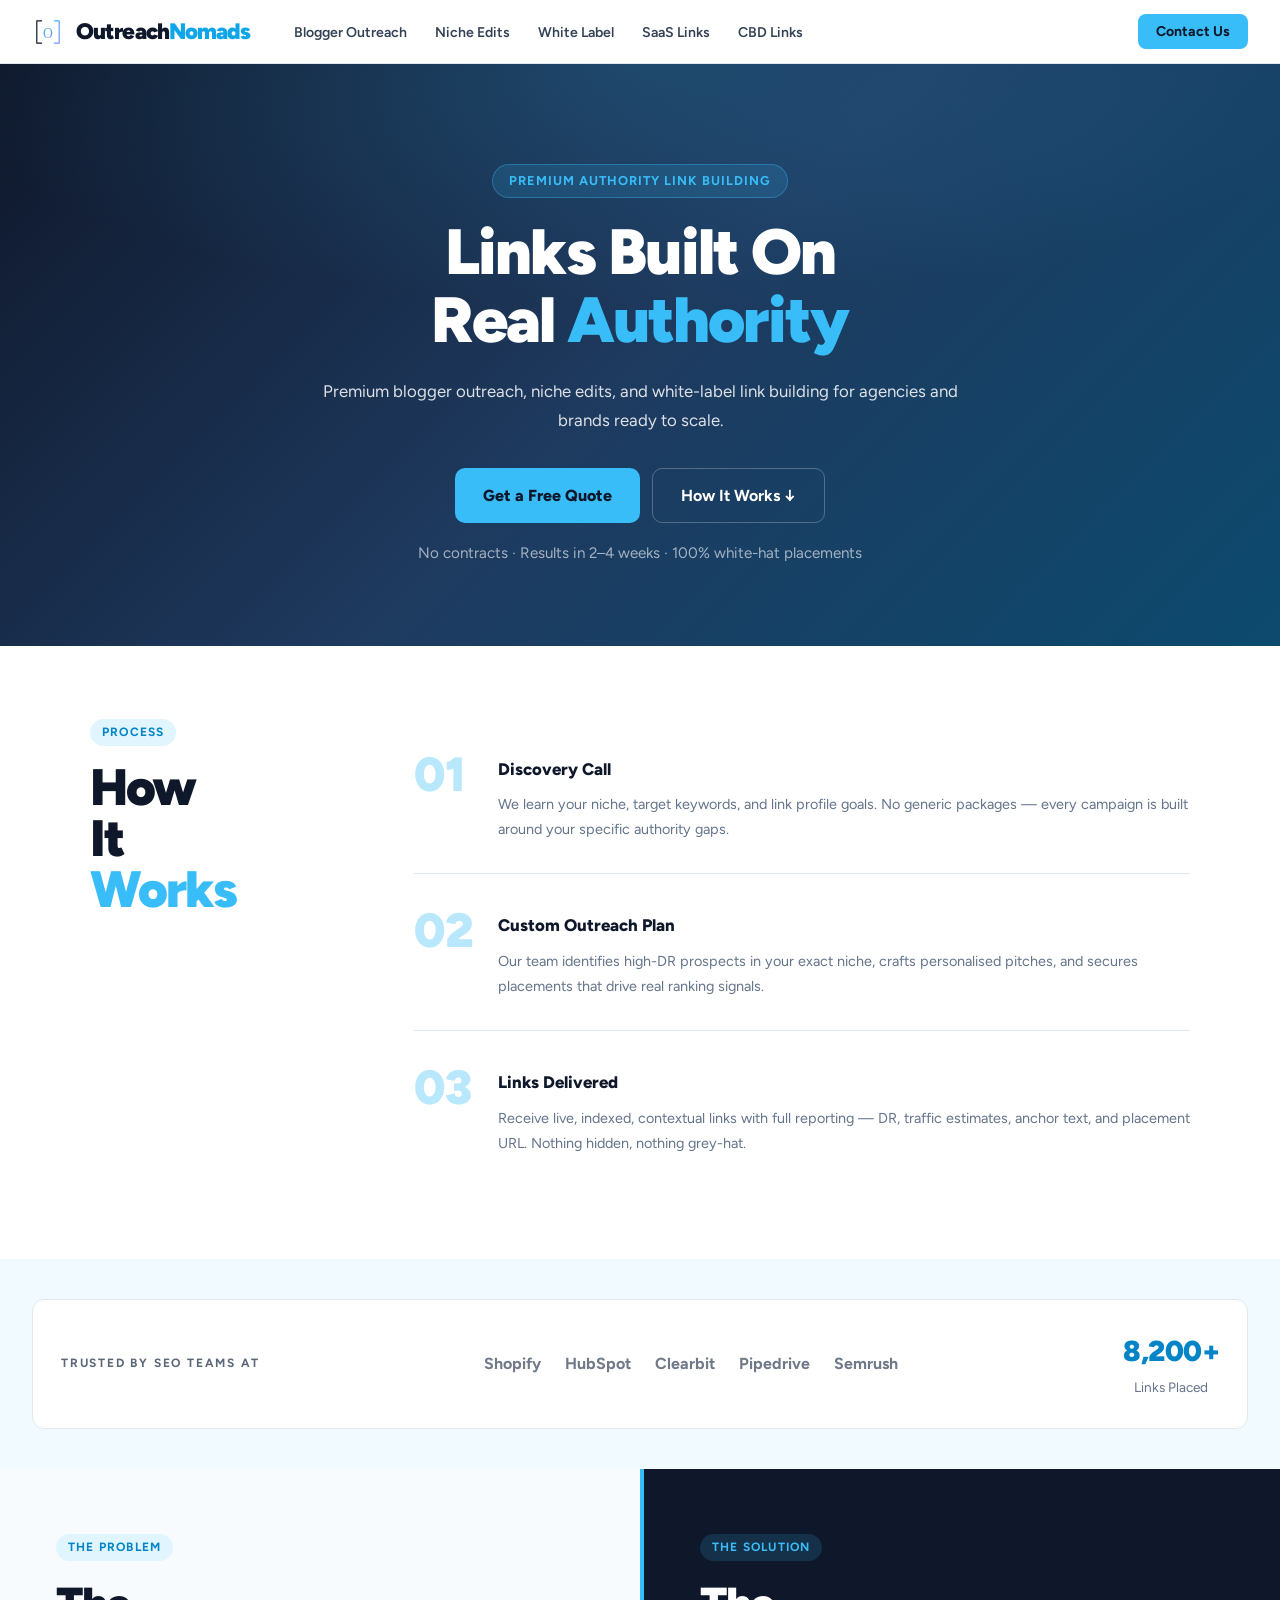
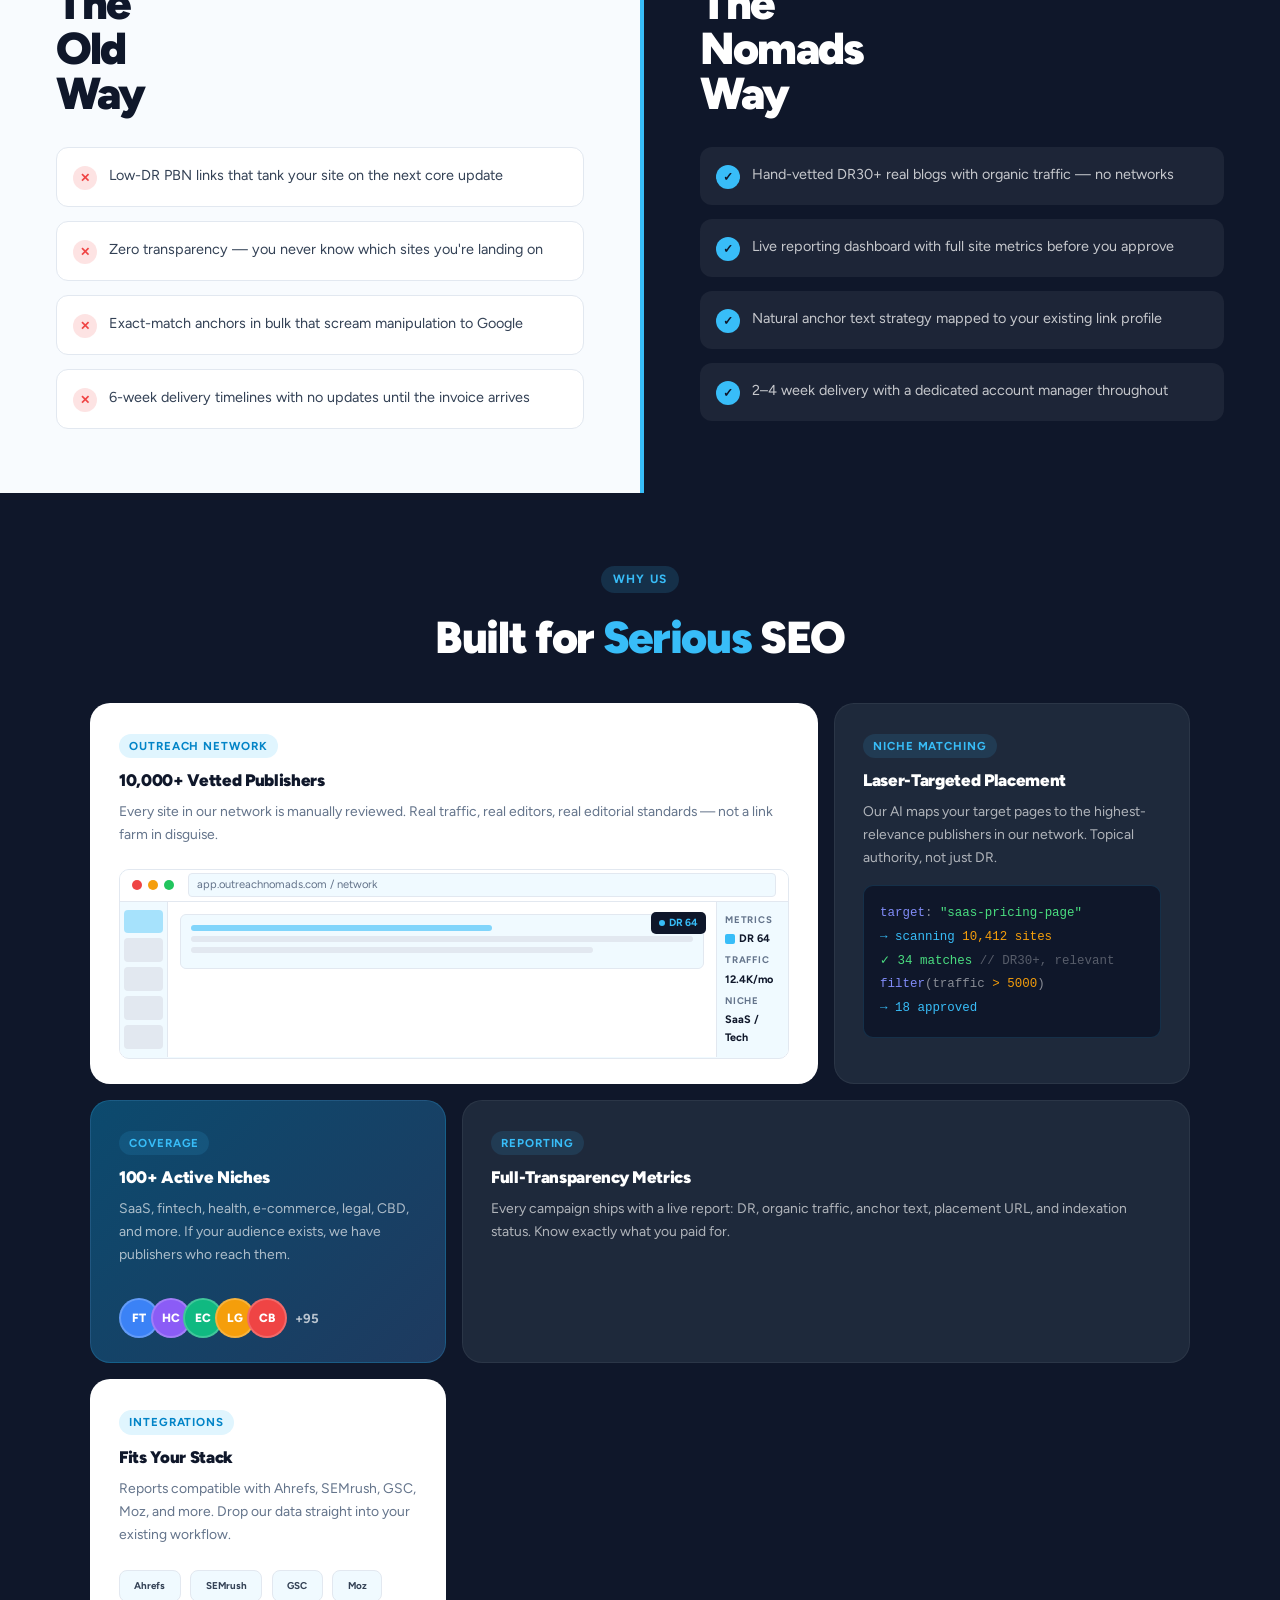
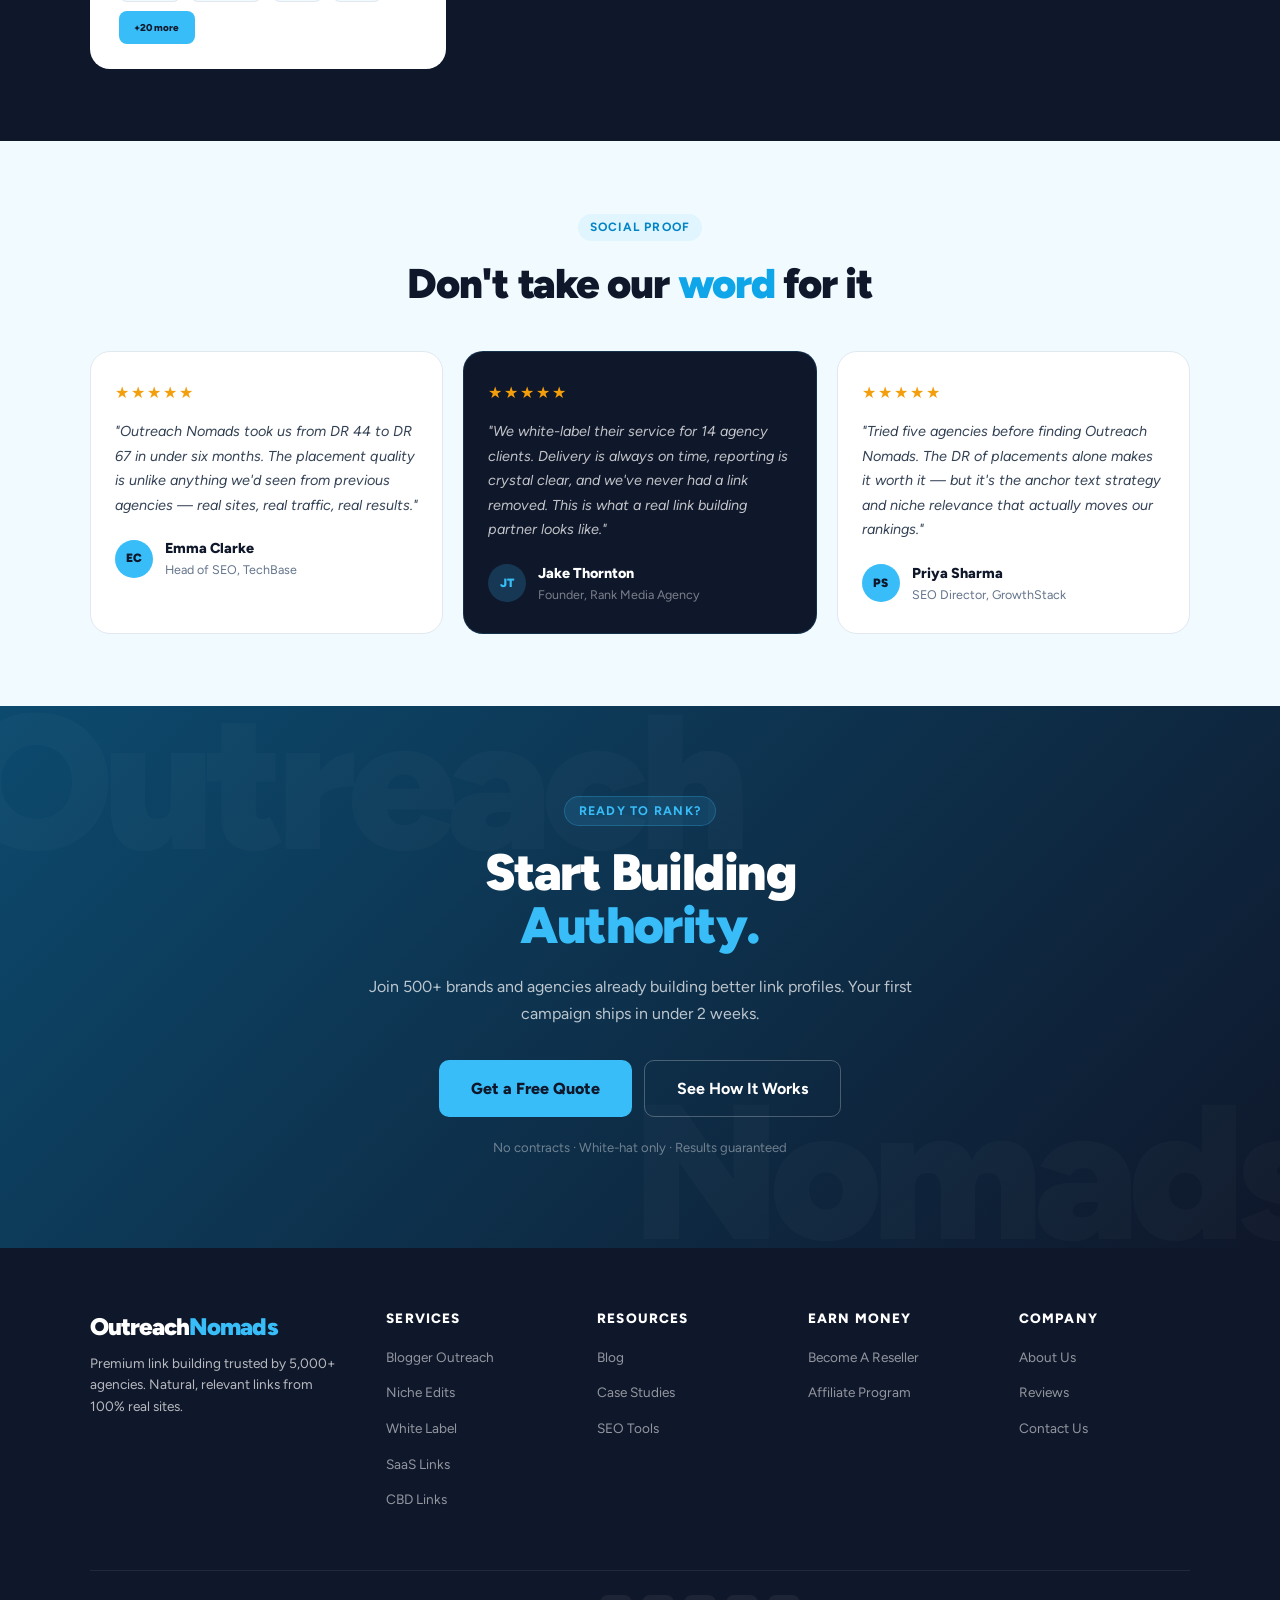
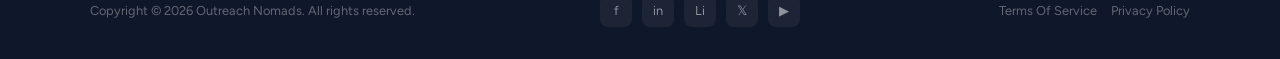
==== commit 460d77a8: "Add files via upload" ====
--- a/index.html
+++ b/index.html
@@ -5,328 +5,255 @@
   <meta name="viewport" content="width=device-width, initial-scale=1.0" />
   <title>Outreach Nomads — Premium Link Building Agency</title>
   <link rel="preconnect" href="https://fonts.googleapis.com" />
-  <link rel="preconnect" href="https://fonts.gstatic.com" crossorigin />
-  <link href="https://fonts.googleapis.com/css2?family=Figtree:wght@300;400;500;600;700;800;900&display=swap" rel="stylesheet" />
-  <link rel="stylesheet" href="style.css" />
+  <link href="https://fonts.googleapis.com/css2?family=Figtree:ital,wght@0,300;0,400;0,500;0,600;0,700;0,800;0,900;1,400&display=swap" rel="stylesheet" />
   <style>
-    :root {
-      --brand: #38bdf8;
-      --brand-dark: #0ea5e9;
-      --brand-deeper: #0284c7;
-      --brand-light: #e0f5fe;
-      --brand-xlight: #f0faff;
-      --dark: #0f172a;
-      --mid: #334155;
-      --soft: #64748b;
-      --border: #e2e8f0;
-      --white: #ffffff;
-      --star: #f59e0b;
-      --radius: 12px;
-      --radius-lg: 20px;
+    :root{--brand:#38bdf8;--brand-dark:#0ea5e9;--brand-deeper:#0284c7;--brand-light:#e0f5fe;--brand-xlight:#f0faff;--dark:#0f172a;--mid:#334155;--soft:#64748b;--border:#e2e8f0;--white:#ffffff;--star:#f59e0b;--radius:12px;--radius-lg:20px;}
+    *,*::before,*::after{box-sizing:border-box;margin:0;padding:0}
+    html{scroll-behavior:smooth}
+    body{font-family:'Figtree',sans-serif;color:var(--dark);background:#fff;line-height:1.6;font-size:16px}
+    a{text-decoration:none;color:inherit}
+
+    /* NAV */
+    nav{position:sticky;top:0;z-index:100;background:var(--white);border-bottom:1px solid var(--border);padding:0 32px;display:flex;align-items:center;height:64px}
+    .nav-in{width:100%;max-width:1280px;margin:0 auto;display:flex;align-items:center;gap:32px}
+    .logo{display:flex;align-items:center;gap:.75rem}
+    .logo-text{font-size:1.4rem;font-weight:900;letter-spacing:-0.04em;color:var(--dark)}
+    .logo-text em{font-style:normal;color:var(--brand-dark)}
+    .bracket-left{stroke:var(--dark)}
+    .nav-links{display:flex;align-items:center;gap:4px;list-style:none;flex:1}
+    .nav-links a{padding:8px 12px;border-radius:8px;font-weight:600;font-size:.88rem;color:var(--mid);transition:background .15s,color .15s}
+    .nav-links a:hover{background:var(--brand-xlight);color:var(--brand-dark)}
+    .nav-links a.active{color:var(--brand-dark)}
+    .nav-r{display:flex;align-items:center;margin-left:auto}
+    .nav-cta{background:var(--brand);color:var(--dark);font-weight:700;padding:9px 18px;border-radius:8px;font-size:.88rem;border:none;cursor:pointer;transition:background .15s;font-family:'Figtree',sans-serif}
+    .nav-cta:hover{background:var(--brand-dark);color:#fff}
+
+    /* HERO */
+    .hero{background:linear-gradient(135deg,var(--dark) 0%,#1e3a5f 50%,#0c4a6e 100%);color:#fff;padding:100px 32px 80px;text-align:center;position:relative;overflow:hidden}
+    .hero::before{content:'';position:absolute;inset:0;background:radial-gradient(ellipse 80% 60% at 50% 0%,rgba(56,189,248,.18) 0%,transparent 70%);pointer-events:none}
+    .hero-content{position:relative;z-index:1;max-width:820px;margin:0 auto}
+    .hero-label{display:inline-flex;align-items:center;background:rgba(56,189,248,.15);border:1px solid rgba(56,189,248,.35);color:var(--brand);font-weight:700;font-size:.8rem;letter-spacing:.08em;text-transform:uppercase;padding:6px 16px;border-radius:999px;margin-bottom:20px}
+    .hero h1{font-size:clamp(2.5rem,5vw,4rem);font-weight:900;letter-spacing:-.03em;line-height:1.05;margin:0 auto 24px;color:#fff}
+    .hl{color:var(--brand)}
+    .hero-sub{font-size:1.05rem;color:rgba(255,255,255,.85);max-width:640px;margin:0 auto 32px;line-height:1.75}
+    .hero-btns{display:flex;justify-content:center;gap:12px;flex-wrap:wrap;margin-bottom:18px}
+    .btn-primary{background:var(--brand);color:var(--dark);font-weight:800;padding:14px 28px;border-radius:10px;border:none;font-size:1rem;cursor:pointer;transition:transform .15s,background .15s;font-family:'Figtree',sans-serif}
+    .btn-primary:hover{background:var(--brand-dark);color:#fff;transform:translateY(-1px)}
+    .btn-secondary{background:transparent;color:#fff;font-weight:700;padding:14px 28px;border-radius:10px;font-size:1rem;border:1.5px solid rgba(255,255,255,.25);cursor:pointer;transition:border-color .15s,background .15s;font-family:'Figtree',sans-serif}
+    .btn-secondary:hover{border-color:var(--brand);background:rgba(56,189,248,.08)}
+    .hero-cap{color:rgba(255,255,255,.6);font-size:.95rem}
+
+    /* SHARED */
+    .section{padding:72px 32px}
+    .section-center{text-align:center}
+    .container{max-width:1100px;margin:0 auto}
+    .section-tag,.sec-tag{display:inline-block;background:var(--brand-light);color:var(--brand-deeper);font-weight:700;font-size:.75rem;letter-spacing:.1em;text-transform:uppercase;padding:4px 12px;border-radius:999px;margin-bottom:12px}
+    .section-title{font-size:clamp(1.6rem,3.5vw,2.4rem);font-weight:900;letter-spacing:-.03em;line-height:1.15;margin-bottom:14px}
+
+    /* HIW */
+    .hiw{padding:72px 32px;background:#fff}
+    .hiw-in{max-width:1100px;margin:0 auto;display:grid;grid-template-columns:260px 1fr;gap:64px;align-items:start}
+    .hiw-left{position:sticky;top:80px}
+    .hiw-eyebrow{display:inline-block;background:var(--brand-light);color:var(--brand-deeper);font-weight:700;font-size:.75rem;letter-spacing:.1em;text-transform:uppercase;padding:4px 12px;border-radius:999px;margin-bottom:16px}
+    .hiw-ttl{font-size:clamp(2.4rem,4vw,3.4rem);font-weight:900;letter-spacing:-.04em;line-height:1;color:var(--dark)}
+    .hiw-ttl .hl{color:var(--brand)}
+    .steps{display:flex;flex-direction:column}
+    .step{display:flex;gap:24px;padding:32px 0;border-bottom:1px solid var(--border)}
+    .step:last-child{border-bottom:none}
+    .step-n{font-size:3rem;font-weight:900;color:var(--brand);line-height:1;flex-shrink:0;opacity:.35;width:60px}
+    .step-body{padding-top:6px}
+    .step-ttl{font-size:1.05rem;font-weight:800;margin-bottom:10px;color:var(--dark)}
+    .step-desc{font-size:.9rem;color:var(--soft);line-height:1.7}
+
+    /* TRUST BAR */
+    .trust{background:var(--brand-xlight);padding:2.5rem 2rem}
+    .trust-in{max-width:1280px;margin:0 auto;display:flex;align-items:center;justify-content:space-between;gap:1rem;flex-wrap:wrap;background:var(--white);border:1px solid var(--border);border-radius:var(--radius);padding:1.75rem}
+    .trust-label{color:var(--mid);font-weight:700;letter-spacing:.15em;text-transform:uppercase;font-size:.75rem;opacity:.8}
+    .logos{display:flex;align-items:center;gap:24px;flex-wrap:wrap}
+    .flogo{color:var(--mid);opacity:.7;font-size:1rem;font-weight:700}
+    .trust-stat{text-align:center}
+    .trust-stat strong{color:var(--brand-deeper);font-size:1.8rem;font-weight:900;display:block;letter-spacing:-.02em}
+    .trust-stat span{color:var(--soft);font-size:.85rem}
+
+    /* PS PROBLEM / SOLUTION */
+    .ps{display:grid;grid-template-columns:1fr 1fr}
+    .ps-half{padding:64px 56px}
+    .ps-l{background:#f8fbfe}
+    .ps-r{background:var(--dark);border-left:4px solid var(--brand)}
+    .ps-tag{display:inline-block;font-weight:700;font-size:.75rem;letter-spacing:.1em;text-transform:uppercase;padding:4px 12px;border-radius:999px;margin-bottom:20px}
+    .ps-l .ps-tag{background:var(--brand-light);color:var(--brand-deeper)}
+    .ps-r .ps-tag{background:rgba(56,189,248,.15);color:var(--brand)}
+    .ps-ttl{font-size:clamp(2rem,3.5vw,3rem);font-weight:900;letter-spacing:-.04em;line-height:1;margin-bottom:32px}
+    .ps-l .ps-ttl{color:var(--dark)}
+    .ps-r .ps-ttl{color:#fff}
+    .ps-items{display:flex;flex-direction:column;gap:14px}
+    .ps-item{display:flex;align-items:flex-start;gap:12px;padding:16px;border-radius:var(--radius)}
+    .ps-l .ps-item{background:#fff;border:1px solid var(--border)}
+    .ps-r .ps-item{background:rgba(255,255,255,.06)}
+    .psi{width:24px;height:24px;border-radius:50%;display:flex;align-items:center;justify-content:center;font-size:.75rem;font-weight:900;flex-shrink:0;margin-top:2px}
+    .psi-x{background:rgba(239,68,68,.15);color:#ef4444}
+    .psi-chk{background:var(--brand);color:var(--dark)}
+    .ps-txt{font-size:.9rem;line-height:1.6}
+    .ps-l .ps-txt{color:var(--mid)}
+    .ps-r .ps-txt{color:rgba(255,255,255,.75)}
+
+    /* FEATURES / BENTO */
+    .features{padding:72px 32px;background:var(--dark)}
+    .features-hd{max-width:1100px;margin:0 auto 40px;text-align:center}
+    .features-hd .sec-tag{background:rgba(56,189,248,.15);color:var(--brand)}
+    .features-ttl{font-size:clamp(2rem,4vw,2.8rem);font-weight:900;letter-spacing:-.03em;color:#fff;margin-top:8px;line-height:1.1}
+    .features-ttl .hl{color:var(--brand)}
+    .bento{max-width:1100px;margin:0 auto;display:grid;grid-template-columns:1fr 1fr 1fr;gap:16px}
+    .bc{border-radius:var(--radius-lg);padding:28px 28px 24px;overflow:hidden;position:relative}
+    .bc-wide{grid-column:span 2}
+    .bc-wh{background:#fff;border:1.5px solid rgba(255,255,255,.12)}
+    .bc-dk{background:#1e293b;border:1.5px solid rgba(255,255,255,.06)}
+    .bc-yw{background:linear-gradient(135deg,#0c4a6e,#1e3a5f);border:1.5px solid rgba(56,189,248,.2)}
+    .bc-btag{display:inline-block;font-size:.72rem;font-weight:700;letter-spacing:.08em;text-transform:uppercase;padding:3px 10px;border-radius:999px;margin-bottom:12px}
+    .bc-wh .bc-btag{background:var(--brand-light);color:var(--brand-deeper)}
+    .bc-dk .bc-btag,.bc-yw .bc-btag{background:rgba(56,189,248,.12);color:var(--brand)}
+    .bc-ttl{font-size:1.05rem;font-weight:900;letter-spacing:-.02em;margin-bottom:10px;line-height:1.2}
+    .bc-wh .bc-ttl{color:var(--dark)}
+    .bc-dk .bc-ttl,.bc-yw .bc-ttl{color:#fff}
+    .bc-desc{font-size:.87rem;line-height:1.65}
+    .bc-wh .bc-desc{color:var(--soft)}
+    .bc-dk .bc-desc,.bc-yw .bc-desc{color:rgba(255,255,255,.65)}
+
+    /* browser mockup */
+    .browser{background:var(--brand-xlight);border:1px solid var(--border);border-radius:10px;overflow:hidden}
+    .br-bar{height:32px;background:var(--white);border-bottom:1px solid var(--border);display:flex;align-items:center;gap:6px;padding:0 12px}
+    .tl{width:10px;height:10px;border-radius:50%}
+    .tl-r{background:#ef4444}.tl-y{background:#f59e0b}.tl-g{background:#22c55e}
+    .br-url{margin-left:8px;font-size:.7rem;color:var(--soft);background:var(--brand-xlight);border:1px solid var(--border);border-radius:4px;padding:2px 8px;flex:1}
+    .br-body{display:flex;background:var(--white)}
+    .br-sb{width:48px;border-right:1px solid var(--border);padding:8px 4px;display:flex;flex-direction:column;gap:5px;background:var(--brand-xlight)}
+    .sb-i{height:24px;border-radius:4px;background:var(--border)}
+    .sb-i.on{background:var(--brand);opacity:.4}
+    .br-canvas{flex:1;padding:12px;position:relative}
+    .cv-card{background:var(--brand-xlight);border:1px solid var(--border);border-radius:6px;padding:10px;margin-bottom:8px}
+    .cv-ln{height:6px;background:var(--border);border-radius:3px;margin-bottom:5px}
+    .cv-ln.acc{background:var(--brand);opacity:.6;width:60%}
+    .csr-lbl{position:absolute;top:10px;right:10px;background:var(--dark);color:var(--brand);font-size:.65rem;font-weight:700;padding:3px 8px;border-radius:5px;display:flex;align-items:center;gap:4px}
+    .csr-dot{width:6px;height:6px;background:var(--brand);border-radius:50%}
+    .br-props{width:72px;border-left:1px solid var(--border);padding:10px 8px;background:var(--brand-xlight)}
+    .pr-sec{font-size:.6rem;font-weight:700;color:var(--soft);text-transform:uppercase;letter-spacing:.08em;margin-bottom:3px}
+    .pr-row{display:flex;align-items:center;gap:4px;margin-bottom:4px}
+    .pr-swatch{width:10px;height:10px;background:var(--brand);border-radius:2px;flex-shrink:0}
+    .pr-val{font-size:.68rem;font-weight:700;color:var(--dark)}
+
+    /* code block */
+    .code-blk{background:#0f172a;border:1px solid rgba(56,189,248,.15);border-radius:10px;padding:16px;margin-top:16px;font-family:'Courier New',monospace;font-size:.78rem;line-height:1.9}
+    .cp{color:#818cf8}.cw{color:rgba(255,255,255,.5)}.cg{color:#4ade80}.cb{color:var(--brand)}.cy{color:#f59e0b}.cgr{color:rgba(255,255,255,.3)}
+
+    /* avatars */
+    .avs{display:flex;align-items:center}
+    .av{width:40px;height:40px;border-radius:50%;border:2px solid rgba(255,255,255,.2);display:flex;align-items:center;justify-content:center;font-weight:800;font-size:.75rem;color:#fff;margin-left:-8px}
+    .av:first-child{margin-left:0}
+    .av-1{background:#3b82f6}.av-2{background:#8b5cf6}.av-3{background:#10b981}.av-4{background:#f59e0b}.av-5{background:#ef4444}
+    .av-x{margin-left:8px;font-size:.82rem;font-weight:700;color:rgba(255,255,255,.7)}
+
+    /* pulse bars */
+    .pulse-g{display:flex;align-items:flex-end;gap:5px;height:60px;margin-top:20px}
+    .pb{flex:1;background:var(--brand);border-radius:3px;opacity:.25;animation:pulse-bar 1.5s ease-in-out infinite alternate}
+    .pb:nth-child(2){opacity:.4;animation-delay:.2s}.pb:nth-child(3){opacity:.6;animation-delay:.4s}.pb:nth-child(4){opacity:.8;animation-delay:.6s}.pb:nth-child(5){opacity:.6;animation-delay:.8s}.pb:nth-child(6){opacity:.4;animation-delay:1s}.pb:nth-child(7){opacity:.6;animation-delay:1.2s}.pb:nth-child(8){opacity:.9;animation-delay:1.4s}
+    @keyframes pulse-bar{from{transform:scaleY(.4)}to{transform:scaleY(1)}}
+
+    /* TESTIMONIALS */
+    .testi{padding:72px 32px;background:var(--brand-xlight)}
+    .testi-hd{max-width:1100px;margin:0 auto 44px;text-align:center}
+    .testi-ttl{font-size:clamp(1.8rem,3.5vw,2.6rem);font-weight:900;letter-spacing:-.03em;line-height:1.1;margin-top:8px}
+    .testi-ttl .hl{color:var(--brand-dark)}
+    .t-grid{max-width:1100px;margin:0 auto;display:grid;grid-template-columns:repeat(3,1fr);gap:20px}
+    .tc{background:var(--white);border:1.5px solid var(--border);border-radius:var(--radius-lg);padding:28px 24px}
+    .tc.dark{background:var(--dark);border-color:rgba(56,189,248,.15)}
+    .tc .stars{display:flex;gap:2px;margin-bottom:14px}
+    .tc .star{color:var(--star);font-size:1rem}
+    .t-body{font-size:.9rem;color:var(--mid);line-height:1.7;margin-bottom:20px;font-style:italic}
+    .tc.dark .t-body{color:rgba(255,255,255,.75)}
+    .t-foot{display:flex;align-items:center;gap:12px}
+    .t-av{width:38px;height:38px;border-radius:50%;background:var(--brand);color:var(--dark);font-weight:900;font-size:.75rem;display:flex;align-items:center;justify-content:center;flex-shrink:0}
+    .tc.dark .t-av{background:rgba(56,189,248,.2);color:var(--brand)}
+    .t-name{font-size:.9rem;font-weight:800;color:var(--dark)}
+    .tc.dark .t-name{color:#fff}
+    .t-role{font-size:.78rem;color:var(--soft)}
+    .tc.dark .t-role{color:rgba(255,255,255,.45)}
+
+    /* CTA */
+    .cta{background:linear-gradient(135deg,#0c4a6e 0%,var(--dark) 100%);color:#fff;padding:90px 32px;text-align:center;position:relative;overflow:hidden}
+    .cta-deco{position:absolute;font-size:12rem;font-weight:900;letter-spacing:-.05em;line-height:1;color:rgba(255,255,255,.025);pointer-events:none;user-select:none;white-space:nowrap}
+    .cta-d1{top:-20px;left:-40px}
+    .cta-d2{bottom:-20px;right:-40px}
+    .cta-body{position:relative;z-index:1;max-width:720px;margin:0 auto}
+    .cta-ey{display:inline-block;background:rgba(56,189,248,.12);border:1px solid rgba(56,189,248,.25);color:var(--brand);font-weight:700;font-size:.78rem;letter-spacing:.1em;text-transform:uppercase;padding:4px 14px;border-radius:999px;margin-bottom:20px}
+    .cta-ttl{font-size:clamp(2rem,4vw,3.2rem);font-weight:900;letter-spacing:-.03em;line-height:1.05;margin-bottom:20px}
+    .cta-ttl .hl{color:var(--brand)}
+    .cta-sub{font-size:1rem;color:rgba(255,255,255,.72);line-height:1.7;margin-bottom:32px;max-width:560px;margin-left:auto;margin-right:auto}
+    .cta-btns{display:flex;justify-content:center;gap:12px;flex-wrap:wrap;margin-bottom:20px}
+    .cta-btn-primary{background:var(--brand);color:var(--dark);font-weight:800;padding:15px 32px;border-radius:10px;border:none;font-size:1rem;cursor:pointer;transition:transform .15s,background .15s;font-family:'Figtree',sans-serif}
+    .cta-btn-primary:hover{background:var(--brand-dark);color:#fff;transform:translateY(-1px)}
+    .cta-btn-secondary{background:transparent;color:#fff;font-weight:700;padding:15px 32px;border-radius:10px;font-size:1rem;border:1.5px solid rgba(255,255,255,.25);cursor:pointer;transition:border-color .15s,background .15s;font-family:'Figtree',sans-serif}
+    .cta-btn-secondary:hover{border-color:var(--brand);background:rgba(56,189,248,.08)}
+    .cta-fine{font-size:.82rem;color:rgba(255,255,255,.4)}
+
+    /* FOOTER */
+    footer{background:var(--dark);color:rgba(255,255,255,.7);padding:60px 32px 32px}
+    .footer-top{max-width:1100px;margin:0 auto;display:grid;grid-template-columns:1.5fr repeat(4,1fr);gap:40px;margin-bottom:48px}
+    .footer-brand h3{font-size:1.5rem;font-weight:900;color:#fff;margin-bottom:6px;letter-spacing:-.04em}
+    .footer-brand h3 span{color:var(--brand)}
+    .footer-brand p{font-size:.85rem;line-height:1.6;margin-bottom:16px}
+    .footer-col h4{font-size:.85rem;font-weight:800;color:#fff;margin-bottom:14px;text-transform:uppercase;letter-spacing:.08em}
+    .footer-col ul{list-style:none}
+    .footer-col ul li{margin-bottom:10px}
+    .footer-col ul li a{font-size:.85rem;color:rgba(255,255,255,.55);transition:color .15s}
+    .footer-col ul li a:hover{color:var(--brand)}
+    .footer-bottom{max-width:1100px;margin:0 auto;border-top:1px solid rgba(255,255,255,.08);padding-top:24px;display:flex;justify-content:space-between;align-items:center;font-size:.8rem;color:rgba(255,255,255,.35);gap:14px;flex-wrap:wrap}
+    .footer-social{display:flex;gap:10px}
+    .footer-social a{width:32px;height:32px;border-radius:8px;background:rgba(255,255,255,.06);display:flex;align-items:center;justify-content:center;font-size:.8rem;color:rgba(255,255,255,.5);transition:background .15s,color .15s}
+    .footer-social a:hover{background:var(--brand);color:var(--dark)}
+    .footer-legal a{color:rgba(255,255,255,.35);margin-left:14px}
+    .footer-legal a:hover{color:var(--brand)}
+
+    /* CONTACT MODAL */
+    .contact-modal{position:fixed;inset:0;z-index:2000;display:none;align-items:center;justify-content:center;padding:1rem}
+    .contact-modal.open{display:flex}
+    .modal-overlay{position:absolute;inset:0;background:rgba(15,23,42,.75);backdrop-filter:blur(4px)}
+    .modal-box{position:relative;z-index:1;background:var(--white);border-radius:var(--radius-lg);padding:40px;width:100%;max-width:500px}
+    .modal-close{position:absolute;top:16px;right:20px;background:none;border:none;font-size:1.4rem;cursor:pointer;color:var(--soft);transition:color .15s}
+    .modal-close:hover{color:var(--dark)}
+    .modal-ttl{font-size:1.5rem;font-weight:900;letter-spacing:-.03em;margin-bottom:6px}
+    .modal-sub{font-size:.9rem;color:var(--soft);margin-bottom:24px}
+    .modal-form{display:flex;flex-direction:column;gap:12px}
+    .modal-form input,.modal-form textarea,.modal-form select{width:100%;border:1.5px solid var(--border);border-radius:10px;padding:12px 14px;font-family:'Figtree',sans-serif;font-size:.95rem;color:var(--dark);background:#fff;outline:none;transition:border-color .15s;-webkit-appearance:none;appearance:none}
+    .modal-form input:focus,.modal-form textarea:focus,.modal-form select:focus{border-color:var(--brand)}
+    .modal-form input::placeholder,.modal-form textarea::placeholder{color:var(--soft)}
+    .modal-form textarea{height:110px;resize:none}
+    .modal-submit{background:var(--brand);color:var(--dark);border:none;padding:14px;border-radius:10px;font-family:'Figtree',sans-serif;font-size:1rem;font-weight:800;cursor:pointer;transition:background .15s,transform .15s}
+    .modal-submit:hover{background:var(--brand-dark);color:#fff;transform:translateY(-1px)}
+    .modal-success{text-align:center;padding:24px 0;font-size:1.1rem;font-weight:700;color:var(--brand-deeper)}
+
+    /* RESPONSIVE */
+    @media(max-width:1024px){
+      .hiw-in{grid-template-columns:1fr;gap:40px}
+      .hiw-left{position:static}
+      .ps{grid-template-columns:1fr}
+      .bento{grid-template-columns:1fr 1fr}
+      .t-grid{grid-template-columns:1fr 1fr}
+      .footer-top{grid-template-columns:1fr 1fr 1fr}
     }
-    body,
-    button,
-    input,
-    textarea,
-    select,
-    a,
-    p,
-    span,
-    div,
-    li,
-    h1,
-    h2,
-    h3,
-    h4,
-    h5,
-    h6 {
-      font-family: 'Figtree', sans-serif;
-    }
-    body {
-      color: var(--dark);
-      background: var(--white);
-    }
-    nav {
-      position: sticky;
-      top: 0;
-      z-index: 1000;
-      background: var(--white);
-      border-bottom: 1px solid var(--border);
-      padding: 0 32px;
-      display: flex;
-      align-items: center;
-      gap: 32px;
-      height: 64px;
-    }
-    .nav-in {
-      width: 100%;
-      max-width: 1280px;
-      margin: 0 auto;
-      display: flex;
-      align-items: center;
-      gap: 32px;
-    }
-    .logo {
-      display: flex;
-      align-items: center;
-      gap: .75rem;
-      text-decoration: none;
-    }
-    .logo-text {
-      font-size: 1.4rem;
-      font-weight: 900;
-      letter-spacing: -0.04em;
-      text-transform: none;
-      color: var(--dark);
-    }
-    .logo-text em {
-      font-style: normal;
-      color: var(--brand-dark);
-    }
-    .nav-links {
-      display: flex;
-      align-items: center;
-      gap: 10px;
-      list-style: none;
-      flex: 1;
-    }
-    .nav-links a {
-      padding: 8px 12px;
-      border-radius: 8px;
-      font-weight: 600;
-      font-size: .9rem;
-      color: var(--mid);
-      transition: background .15s, color .15s;
-    }
-    .nav-links a:hover {
-      background: var(--brand-xlight);
-      color: var(--brand-dark);
-    }
-    .nav-links a.active {
-      color: var(--brand-dark);
-    }
-    .nav-r {
-      display: flex;
-      align-items: center;
-    }
-    .nav-cta {
-      background: var(--brand);
-      color: var(--dark);
-      border: none;
-      padding: 10px 20px;
-      border-radius: 10px;
-      font-weight: 700;
-      cursor: pointer;
-      transition: background .15s;
-    }
-    .nav-cta:hover {
-      background: var(--brand-dark);
-      color: #fff;
-    }
-    .hero {
-      background: linear-gradient(135deg, var(--dark) 0%, #1e3a5f 50%, #0c4a6e 100%);
-      color: #fff;
-      padding: 100px 32px 80px;
-      text-align: center;
-      position: relative;
-      overflow: hidden;
-    }
-    .hero::before {
-      content: '';
-      position: absolute;
-      inset: 0;
-      background: radial-gradient(ellipse 80% 60% at 50% 0%, rgba(56,189,248,.18) 0%, transparent 70%);
-      pointer-events: none;
-    }
-    .hero-label {
-      display: inline-flex;
-      align-items: center;
-      background: rgba(56,189,248,.15);
-      border: 1px solid rgba(56,189,248,.35);
-      color: var(--brand);
-      font-weight: 700;
-      font-size: .8rem;
-      letter-spacing: .08em;
-      text-transform: uppercase;
-      padding: 6px 16px;
-      border-radius: 999px;
-      margin-bottom: 20px;
-    }
-    .hero h1 {
-      font-size: clamp(2.5rem, 5vw, 4rem);
-      font-weight: 900;
-      letter-spacing: -.03em;
-      line-height: 1.05;
-      margin: 0 auto 24px;
-      max-width: 760px;
-      color: #fff;
-    }
-    .hero-sub {
-      font-size: 1.05rem;
-      color: rgba(255,255,255,.85);
-      max-width: 640px;
-      margin: 0 auto 32px;
-      line-height: 1.75;
-    }
-    .hero-btns {
-      display: flex;
-      justify-content: center;
-      gap: 12px;
-      flex-wrap: wrap;
-      margin-bottom: 18px;
-    }
-    .btn-primary {
-      background: var(--brand);
-      color: var(--dark);
-      font-weight: 800;
-      padding: 14px 28px;
-      border-radius: 10px;
-      border: none;
-      font-size: 1rem;
-      cursor: pointer;
-      transition: transform .15s, background .15s;
-    }
-    .btn-primary:hover {
-      background: var(--brand-dark);
-      color: #fff;
-      transform: translateY(-1px);
-    }
-    .btn-secondary {
-      background: transparent;
-      color: #fff;
-      font-weight: 700;
-      padding: 14px 28px;
-      border-radius: 10px;
-      font-size: 1rem;
-      border: 1.5px solid rgba(255,255,255,.25);
-      cursor: pointer;
-      transition: border-color .15s, background .15s;
-    }
-    .btn-secondary:hover {
-      border-color: var(--brand);
-      background: rgba(56,189,248,.08);
-    }
-    .hero-cap {
-      color: rgba(255,255,255,.6);
-      font-size: .95rem;
-    }
-    .section {
-      padding: 72px 32px;
-    }
-    .section-center {
-      text-align: center;
-    }
-    .container {
-      max-width: 1100px;
-      margin: 0 auto;
-    }
-    .section-tag {
-      display: inline-block;
-      background: var(--brand-light);
-      color: var(--brand-deeper);
-      font-weight: 700;
-      font-size: .75rem;
-      letter-spacing: .1em;
-      text-transform: uppercase;
-      padding: 4px 12px;
-      border-radius: 999px;
-      margin-bottom: 12px;
-    }
-    .section-title {
-      font-size: clamp(1.6rem, 3.5vw, 2.4rem);
-      font-weight: 900;
-      letter-spacing: -.03em;
-      line-height: 1.15;
-      margin-bottom: 14px;
-    }
-    .section-sub {
-      font-size: 1rem;
-      color: var(--soft);
-      max-width: 560px;
-      margin: 0 auto;
-    }
-    .trust {
-      background: var(--brand-xlight);
-      padding: 2.5rem 2rem;
-    }
-    .trust-in {
-      max-width: 1280px;
-      margin: 0 auto;
-      display: flex;
-      align-items: center;
-      justify-content: space-between;
-      gap: 1rem;
-      flex-wrap: wrap;
-      background: var(--white);
-      border: 1px solid var(--border);
-      border-radius: var(--radius);
-      padding: 1.75rem;
-    }
-    .trust-label {
-      color: var(--mid);
-      opacity: .8;
-      font-weight: 700;
-      letter-spacing: .15em;
-      text-transform: uppercase;
-      font-size: .75rem;
-    }
-    .flogo {
-      color: var(--mid);
-      opacity: .85;
-      font-size: 1rem;
-    }
-    .trust-stat strong {
-      color: var(--brand-deeper);
-      font-size: 1.8rem;
-    }
-    .trust-stat span {
-      color: var(--soft);
-    }
-    .ps-l {
-      background: #f8fbfe;
-    }
-    .ps-r {
-      background: var(--dark);
-      border-left: 4px solid var(--brand);
-    }
-    .ps-half {
-      padding: 4rem 3rem;
-    }
-    .ps-ttl {
-      font-family: 'Figtree', sans-serif;
-      font-size: clamp(2.4rem, 4vw, 4.4rem);
-      font-weight: 900;
-      line-height: .95;
-      text-transform: uppercase;
-      margin-bottom: 1.2rem;
-    }
-    .ps-l .ps-ttl {
-      color: var(--dark);
-    }
-    .ps-r .ps-ttl {
-      color: var(--white);
-    }
-    .ps-item {
-      background: rgba(255,255,255,.07);
-    }
-    .ps-l .ps-item {
-      background: #fff;
-    }
-    .ps-txt {
-      opacity: .8;
-    }
-    .step-card,
-    .bc,
-    .price-card,
-    .example-card,
-    .benefit-card {
-      border-color: var(--border);
+    @media(max-width:768px){
+      nav{padding:0 16px;gap:12px}
+      .nav-links{display:none}
+      .hero,.hiw,.trust,.testi,.cta{padding-left:16px;padding-right:16px}
+      .ps-half{padding:40px 24px}
+      .bento{grid-template-columns:1fr}
+      .bc-wide{grid-column:span 1}
+      .t-grid{grid-template-columns:1fr}
+      .footer-top{grid-template-columns:1fr 1fr}
     }
   </style>
 </head>
 <body>
 
-<!-- shared gradient def -->
 <svg width="0" height="0" style="position:absolute">
   <defs>
     <linearGradient id="logoGrad" x1="0%" y1="0%" x2="100%" y2="100%">
@@ -364,7 +291,7 @@
 <section class="hero">
   <div class="hero-content">
     <div class="hero-label">Premium authority link building</div>
-    <h1>LINKS BUILT ON<br>REAL <span class="hl">AUTHORITY</span></h1>
+    <h1>Links Built On<br>Real <span class="hl">Authority</span></h1>
     <p class="hero-sub">Premium blogger outreach, niche edits, and white-label link building for agencies and brands ready to scale.</p>
     <div class="hero-btns">
       <button class="btn-primary" onclick="openContact()">Get a Free Quote</button>
@@ -379,7 +306,7 @@
   <div class="hiw-in">
     <div class="hiw-left">
       <p class="hiw-eyebrow">Process</p>
-      <h2 class="hiw-ttl">HOW<br>IT<br><span class="hl">WORKS</span></h2>
+      <h2 class="hiw-ttl">How<br>It<br><span class="hl">Works</span></h2>
     </div>
     <div class="steps">
       <div class="step">
@@ -429,7 +356,7 @@
 <section class="ps">
   <div class="ps-half ps-l">
     <span class="ps-tag">The Problem</span>
-    <h2 class="ps-ttl">THE<br>OLD<br>WAY</h2>
+    <h2 class="ps-ttl">The<br>Old<br>Way</h2>
     <div class="ps-items">
       <div class="ps-item">
         <span class="psi psi-x">✕</span>
@@ -451,7 +378,7 @@
   </div>
   <div class="ps-half ps-r">
     <span class="ps-tag">The Solution</span>
-    <h2 class="ps-ttl">THE<br>NOMADS<br>WAY</h2>
+    <h2 class="ps-ttl">The<br>Nomads<br>Way</h2>
     <div class="ps-items">
       <div class="ps-item">
         <span class="psi psi-chk">✓</span>
@@ -477,14 +404,13 @@
 <section class="features" id="features">
   <div class="features-hd">
     <span class="sec-tag">Why Us</span>
-    <h2 class="features-ttl">BUILT FOR<br><span class="hl">SERIOUS</span> SEO</h2>
+    <h2 class="features-ttl">Built for <span class="hl">Serious</span> SEO</h2>
   </div>
   <div class="bento">
 
-    <!-- Wide: outreach network -->
     <div class="bc bc-wh bc-wide">
       <span class="bc-btag">Outreach Network</span>
-      <h3 class="bc-ttl">10,000+ VETTED PUBLISHERS</h3>
+      <h3 class="bc-ttl">10,000+ Vetted Publishers</h3>
       <p class="bc-desc">Every site in our network is manually reviewed. Real traffic, real editors, real editorial standards — not a link farm in disguise.</p>
       <div class="browser" style="margin-top:1.4rem;height:190px;">
         <div class="br-bar">
@@ -516,10 +442,9 @@
       </div>
     </div>
 
-    <!-- Dark: niche targeting -->
     <div class="bc bc-dk">
       <span class="bc-btag">Niche Matching</span>
-      <h3 class="bc-ttl">LASER-TARGETED PLACEMENT</h3>
+      <h3 class="bc-ttl">Laser-Targeted Placement</h3>
       <p class="bc-desc">Our AI maps your target pages to the highest-relevance publishers in our network. Topical authority, not just DR.</p>
       <div class="code-blk">
         <div><span class="cp">target</span><span class="cw">: </span><span class="cg">"saas-pricing-page"</span></div>
@@ -530,10 +455,9 @@
       </div>
     </div>
 
-    <!-- Teal: niches covered -->
     <div class="bc bc-yw">
       <span class="bc-btag">Coverage</span>
-      <h3 class="bc-ttl">100+ ACTIVE NICHES</h3>
+      <h3 class="bc-ttl">100+ Active Niches</h3>
       <p class="bc-desc">SaaS, fintech, health, e-commerce, legal, CBD, and more. If your audience exists, we have publishers who reach them.</p>
       <div class="avs" style="margin-top:auto;padding-top:2rem;">
         <div class="av av-1">FT</div>
@@ -545,10 +469,9 @@
       </div>
     </div>
 
-    <!-- Dark wide: analytics -->
     <div class="bc bc-dk bc-wide">
       <span class="bc-btag">Reporting</span>
-      <h3 class="bc-ttl">FULL-TRANSPARENCY METRICS</h3>
+      <h3 class="bc-ttl">Full-Transparency Metrics</h3>
       <p class="bc-desc">Every campaign ships with a live report: DR, organic traffic, anchor text, placement URL, and indexation status. Know exactly what you paid for.</p>
       <div class="pulse-g">
         <div class="pb"></div><div class="pb"></div><div class="pb"></div><div class="pb"></div>
@@ -556,17 +479,16 @@
       </div>
     </div>
 
-    <!-- White: integrations -->
     <div class="bc bc-wh">
       <span class="bc-btag">Integrations</span>
-      <h3 class="bc-ttl">FITS YOUR STACK</h3>
+      <h3 class="bc-ttl">Fits Your Stack</h3>
       <p class="bc-desc">Reports compatible with Ahrefs, SEMrush, GSC, Moz, and more. Drop our data straight into your existing workflow.</p>
       <div style="margin-top:auto;padding-top:1.5rem;display:flex;flex-wrap:wrap;gap:.6rem;">
-        <span style="background:var(--lt);border:1px solid var(--br);border-radius:8px;padding:.45rem .9rem;font-family:'Figtree',sans-serif;font-size:.62rem;color:var(--c);opacity:.7">Ahrefs</span>
-        <span style="background:var(--lt);border:1px solid var(--br);border-radius:8px;padding:.45rem .9rem;font-family:'Figtree',sans-serif;font-size:.62rem;color:var(--c);opacity:.7">SEMrush</span>
-        <span style="background:var(--lt);border:1px solid var(--br);border-radius:8px;padding:.45rem .9rem;font-family:'Figtree',sans-serif;font-size:.62rem;color:var(--c);opacity:.7">GSC</span>
-        <span style="background:var(--lt);border:1px solid var(--br);border-radius:8px;padding:.45rem .9rem;font-family:'Figtree',sans-serif;font-size:.62rem;color:var(--c);opacity:.7">Moz</span>
-        <span style="background:var(--y);border:1px solid transparent;border-radius:8px;padding:.45rem .9rem;font-family:'Figtree',sans-serif;font-size:.62rem;color:var(--wh)">+20 more</span>
+        <span style="background:var(--brand-xlight);border:1px solid var(--border);border-radius:8px;padding:.45rem .9rem;font-size:.62rem;font-weight:700;color:var(--mid)">Ahrefs</span>
+        <span style="background:var(--brand-xlight);border:1px solid var(--border);border-radius:8px;padding:.45rem .9rem;font-size:.62rem;font-weight:700;color:var(--mid)">SEMrush</span>
+        <span style="background:var(--brand-xlight);border:1px solid var(--border);border-radius:8px;padding:.45rem .9rem;font-size:.62rem;font-weight:700;color:var(--mid)">GSC</span>
+        <span style="background:var(--brand-xlight);border:1px solid var(--border);border-radius:8px;padding:.45rem .9rem;font-size:.62rem;font-weight:700;color:var(--mid)">Moz</span>
+        <span style="background:var(--brand);border:1px solid transparent;border-radius:8px;padding:.45rem .9rem;font-size:.62rem;font-weight:800;color:var(--dark)">+20 more</span>
       </div>
     </div>
 
@@ -577,7 +499,7 @@
 <section class="testi" id="testi">
   <div class="testi-hd">
     <span class="sec-tag">Social Proof</span>
-    <h2 class="testi-ttl">DON'T TAKE<br>OUR <span class="hl">WORD</span> FOR IT</h2>
+    <h2 class="testi-ttl">Don't take our <span class="hl">word</span> for it</h2>
   </div>
   <div class="t-grid">
     <div class="tc">
@@ -622,7 +544,7 @@
   <div class="cta-deco cta-d2">Nomads</div>
   <div class="cta-body">
     <span class="cta-ey">Ready to rank?</span>
-    <h2 class="cta-ttl">START BUILDING<br><span class="hl" style="--y:#f7f6f2;color:#3d7068">AUTHORITY.</span></h2>
+    <h2 class="cta-ttl">Start Building<br><span class="hl">Authority.</span></h2>
     <p class="cta-sub">Join 500+ brands and agencies already building better link profiles. Your first campaign ships in under 2 weeks.</p>
     <div class="cta-btns">
       <button class="cta-btn-primary" onclick="openContact()">Get a Free Quote</button>
@@ -634,23 +556,37 @@
 
 <!-- FOOTER -->
 <footer>
-  <div class="foot-in">
-    <a href="index.html" class="foot-logo">
-      <svg width="28" height="28" viewBox="0 0 80 80" fill="none" xmlns="http://www.w3.org/2000/svg">
-        <path class="bracket-left" d="M24 12 L12 12 L12 68 L24 68" stroke-width="3" stroke-linecap="round" stroke-linejoin="round" fill="none"/>
-        <path d="M56 12 L68 12 L68 68 L56 68" stroke="url(#logoGrad)" stroke-width="3" stroke-linecap="round" stroke-linejoin="round" fill="none"/>
-        <text x="40" y="55" text-anchor="middle" font-family="Georgia,serif" font-size="34" font-weight="400" fill="url(#logoGrad)">O</text>
-      </svg>
-      <span class="foot-logo-text">Outreach<em>Nomads</em></span>
-    </a>
-    <ul class="foot-links">
+  <div class="footer-top">
+    <div class="footer-brand">
+      <h3>Outreach<span>Nomads</span></h3>
+      <p>Premium link building trusted by 5,000+ agencies. Natural, relevant links from 100% real sites.</p>
+    </div>
+    <div class="footer-col"><h4>Services</h4><ul>
       <li><a href="blogger-outreach.html">Blogger Outreach</a></li>
       <li><a href="niche-edits.html">Niche Edits</a></li>
       <li><a href="white-label-link-building.html">White Label</a></li>
       <li><a href="saas-link-building.html">SaaS Links</a></li>
       <li><a href="cbd-link-building.html">CBD Links</a></li>
-    </ul>
-    <span class="foot-copy">&copy; 2025 Outreach Nomads. All rights reserved.</span>
+    </ul></div>
+    <div class="footer-col"><h4>Resources</h4><ul>
+      <li><a href="#">Blog</a></li>
+      <li><a href="#">Case Studies</a></li>
+      <li><a href="#">SEO Tools</a></li>
+    </ul></div>
+    <div class="footer-col"><h4>Earn Money</h4><ul>
+      <li><a href="#">Become A Reseller</a></li>
+      <li><a href="#">Affiliate Program</a></li>
+    </ul></div>
+    <div class="footer-col"><h4>Company</h4><ul>
+      <li><a href="#">About Us</a></li>
+      <li><a href="#">Reviews</a></li>
+      <li><a href="#" onclick="openContact();return false;">Contact Us</a></li>
+    </ul></div>
+  </div>
+  <div class="footer-bottom">
+    <div>Copyright &copy; 2026 Outreach Nomads. All rights reserved.</div>
+    <div class="footer-social"><a href="#">f</a><a href="#">in</a><a href="#">Li</a><a href="#">𝕏</a><a href="#">▶</a></div>
+    <div class="footer-legal"><a href="#">Terms Of Service</a><a href="#">Privacy Policy</a></div>
   </div>
 </footer>
 
@@ -680,19 +616,10 @@
 </div>
 
 <script>
-function openContact(){
-  document.getElementById('contactModal').classList.add('open');
-  document.body.style.overflow='hidden';
-}
-function closeContact(){
-  document.getElementById('contactModal').classList.remove('open');
-  document.body.style.overflow='';
-}
-function submitContact(e){
-  e.preventDefault();
-  e.target.innerHTML='<p class="modal-success">Thank you! We\'ll be in touch within 24 hours.</p>';
-}
-document.addEventListener('keydown',function(e){if(e.key==='Escape')closeContact()});
+function openContact(){document.getElementById('contactModal').classList.add('open');document.body.style.overflow='hidden'}
+function closeContact(){document.getElementById('contactModal').classList.remove('open');document.body.style.overflow=''}
+function submitContact(e){e.preventDefault();e.target.innerHTML='<p class="modal-success">Thank you! We\'ll be in touch within 24 hours.</p>'}
+document.addEventListener('keydown',function(e){if(e.key==='Escape')closeContact()})
 </script>
 </body>
 </html>
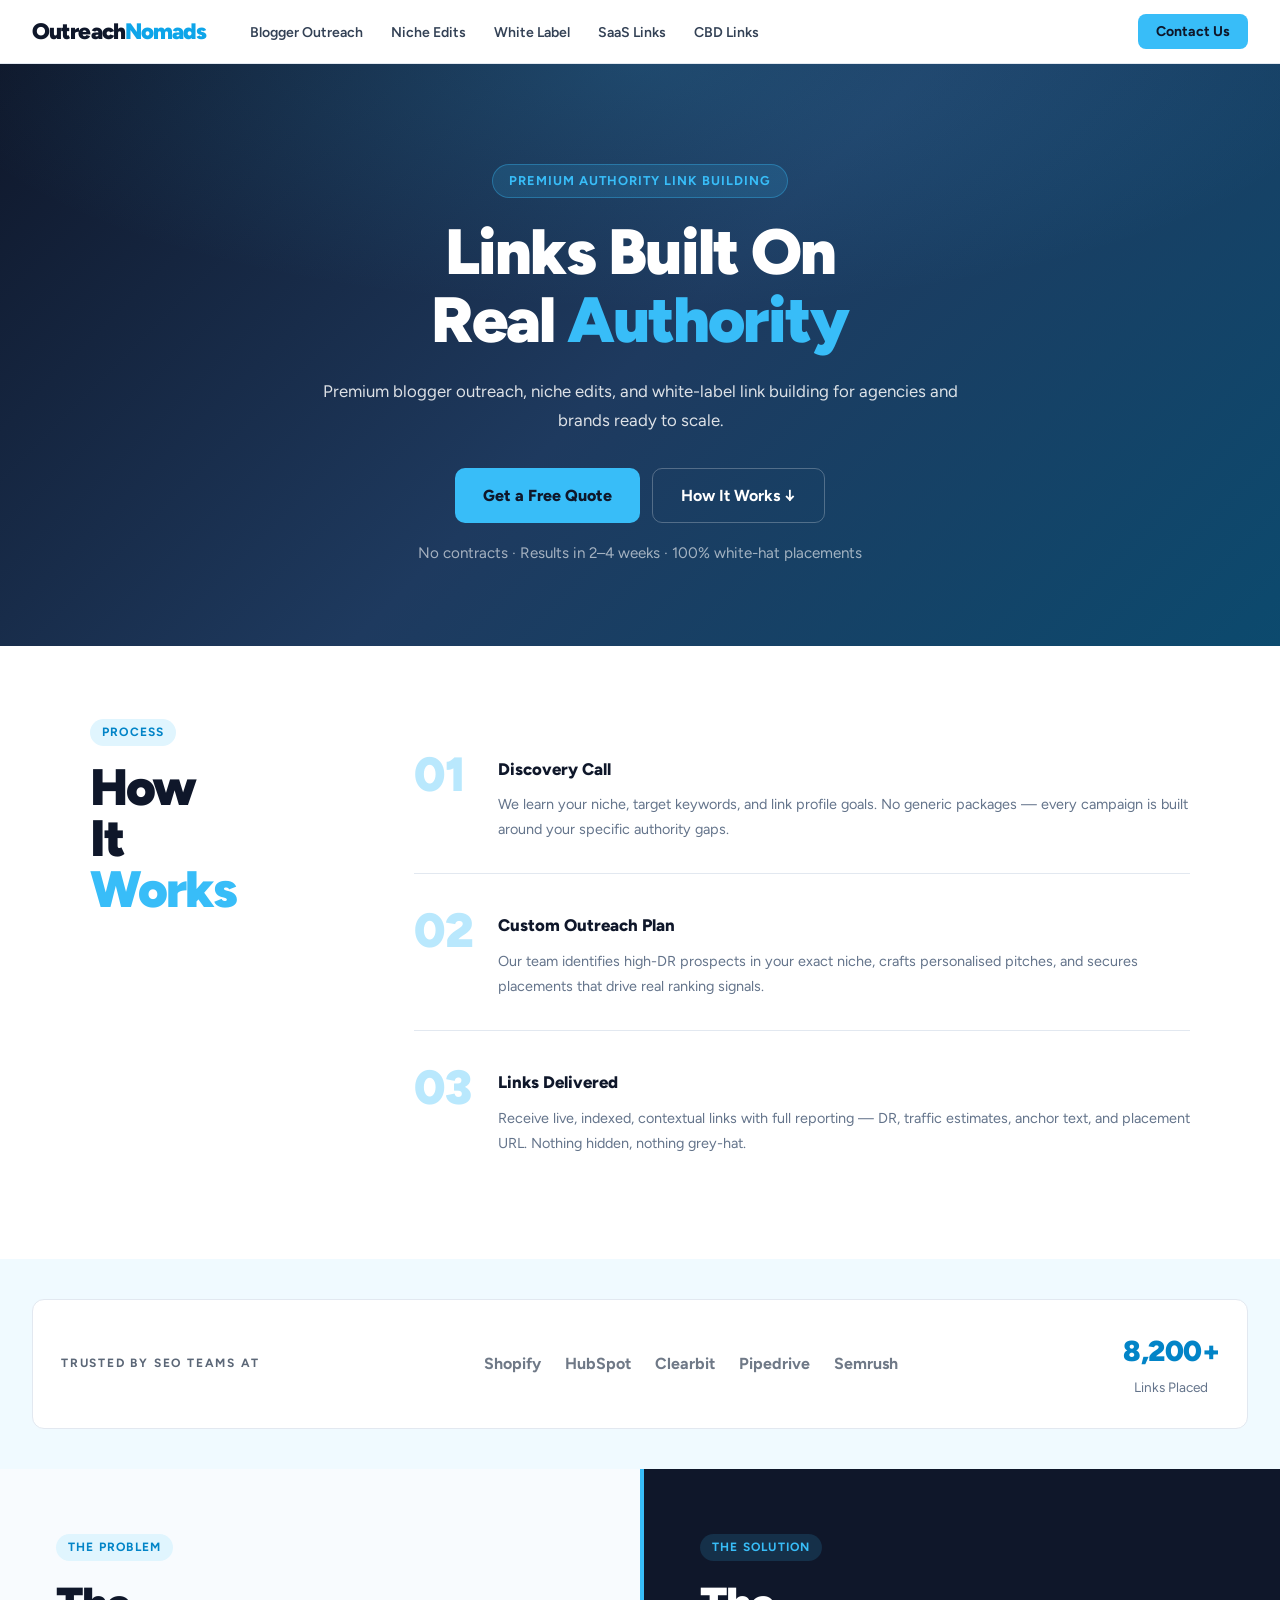
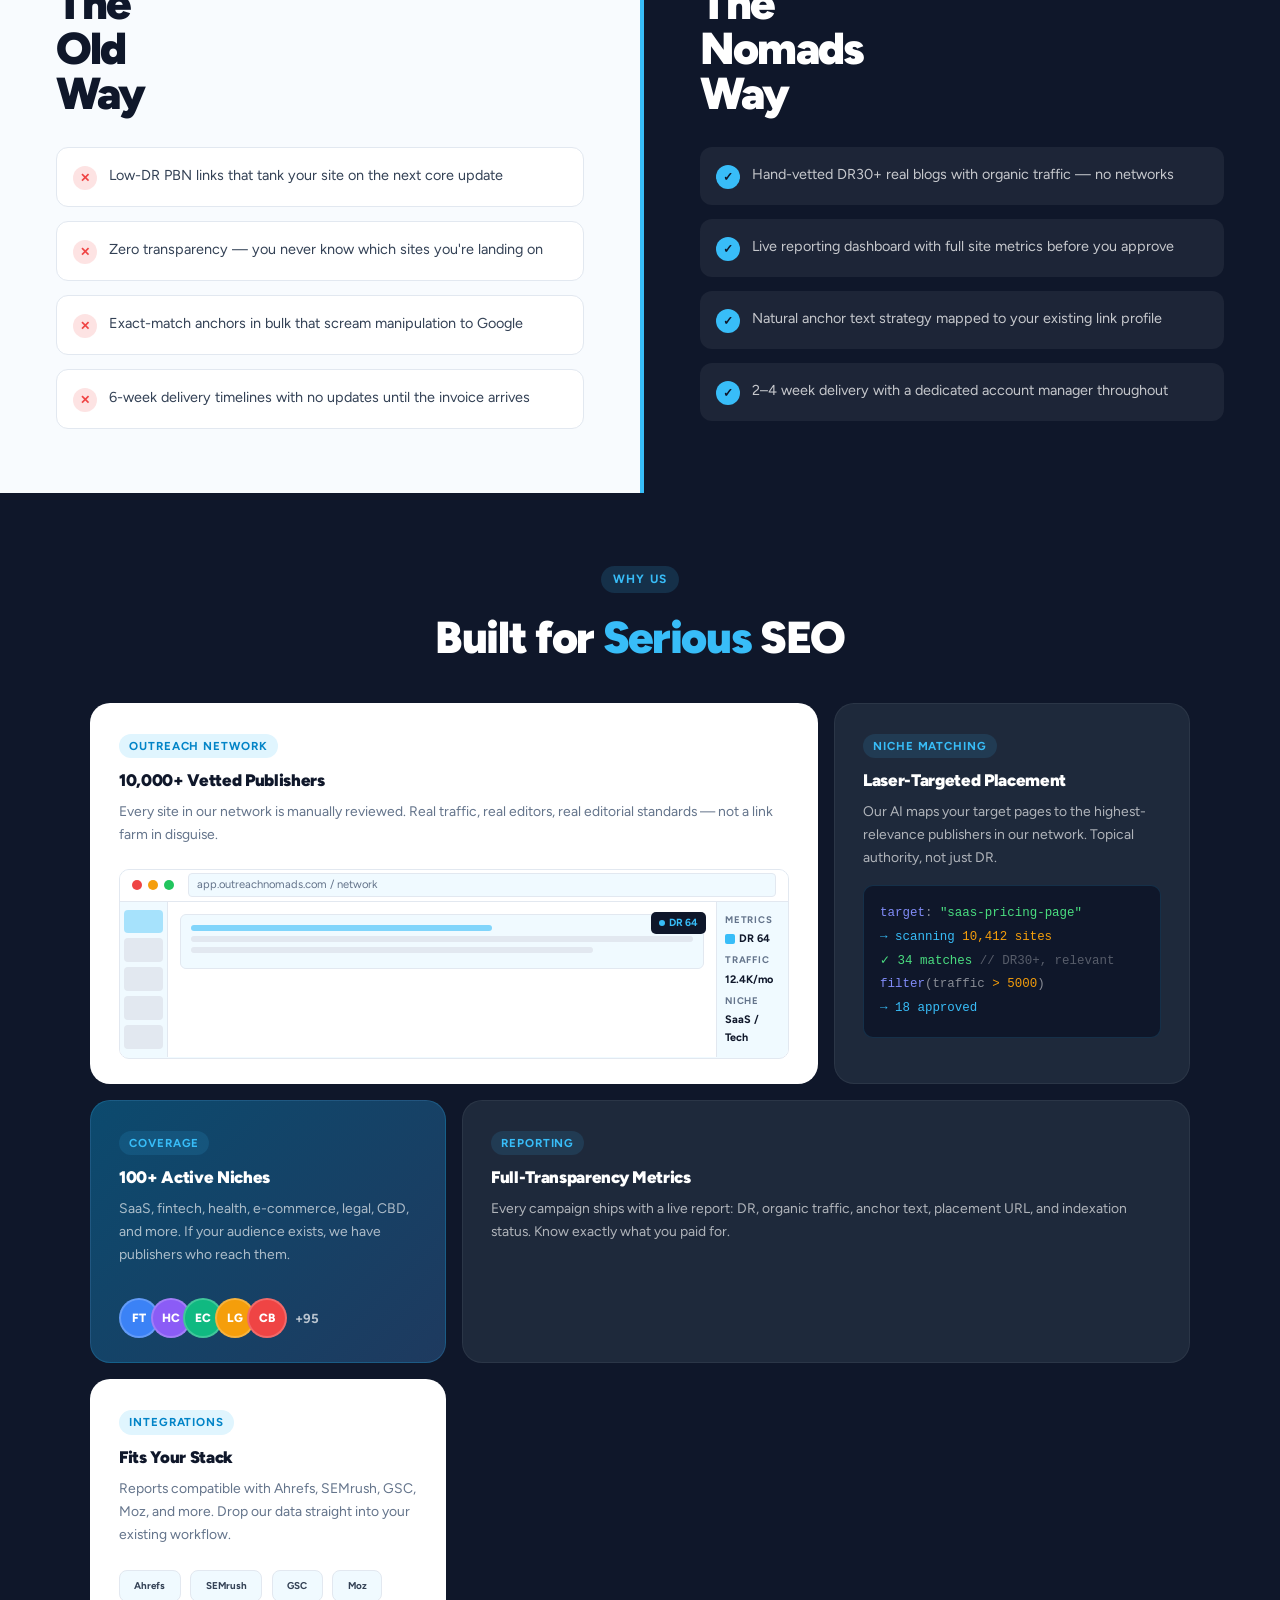
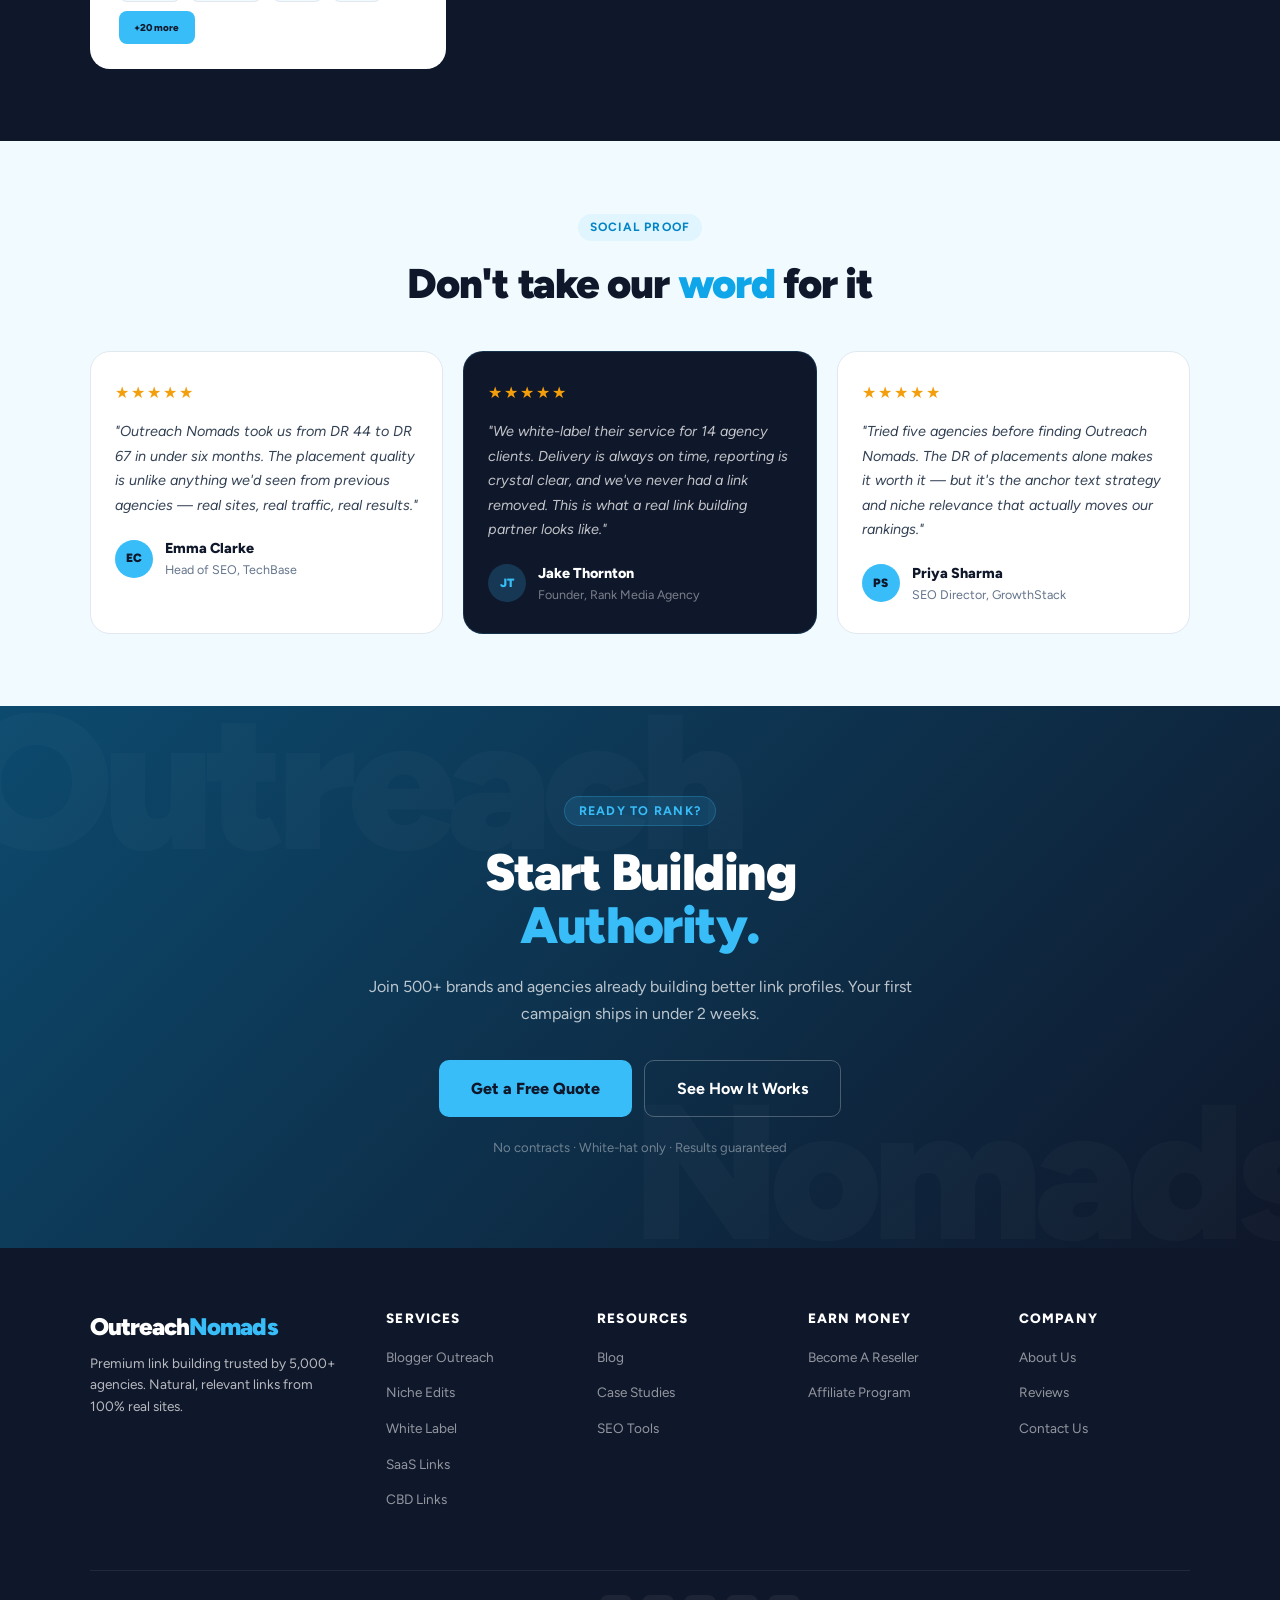
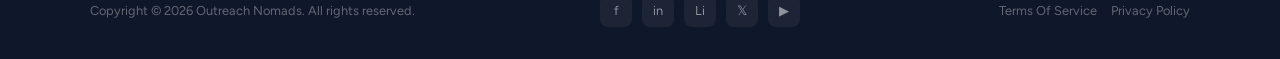
==== commit 9f61e44d: "Add files via upload" ====
--- a/index.html
+++ b/index.html
@@ -266,14 +266,7 @@
 <!-- NAV -->
 <nav>
   <div class="nav-in">
-    <a href="index.html" class="logo">
-      <svg width="32" height="32" viewBox="0 0 80 80" fill="none" xmlns="http://www.w3.org/2000/svg">
-        <path class="bracket-left" d="M24 12 L12 12 L12 68 L24 68" stroke-width="3" stroke-linecap="round" stroke-linejoin="round" fill="none"/>
-        <path d="M56 12 L68 12 L68 68 L56 68" stroke="url(#logoGrad)" stroke-width="3" stroke-linecap="round" stroke-linejoin="round" fill="none"/>
-        <text x="40" y="55" text-anchor="middle" font-family="Georgia,serif" font-size="34" font-weight="400" fill="url(#logoGrad)">O</text>
-      </svg>
-      <span class="logo-text">Outreach<em>Nomads</em></span>
-    </a>
+    <span class="logo-text">Outreach<em>Nomads</em></span>
     <ul class="nav-links">
       <li><a href="blogger-outreach.html">Blogger Outreach</a></li>
       <li><a href="niche-edits.html">Niche Edits</a></li>
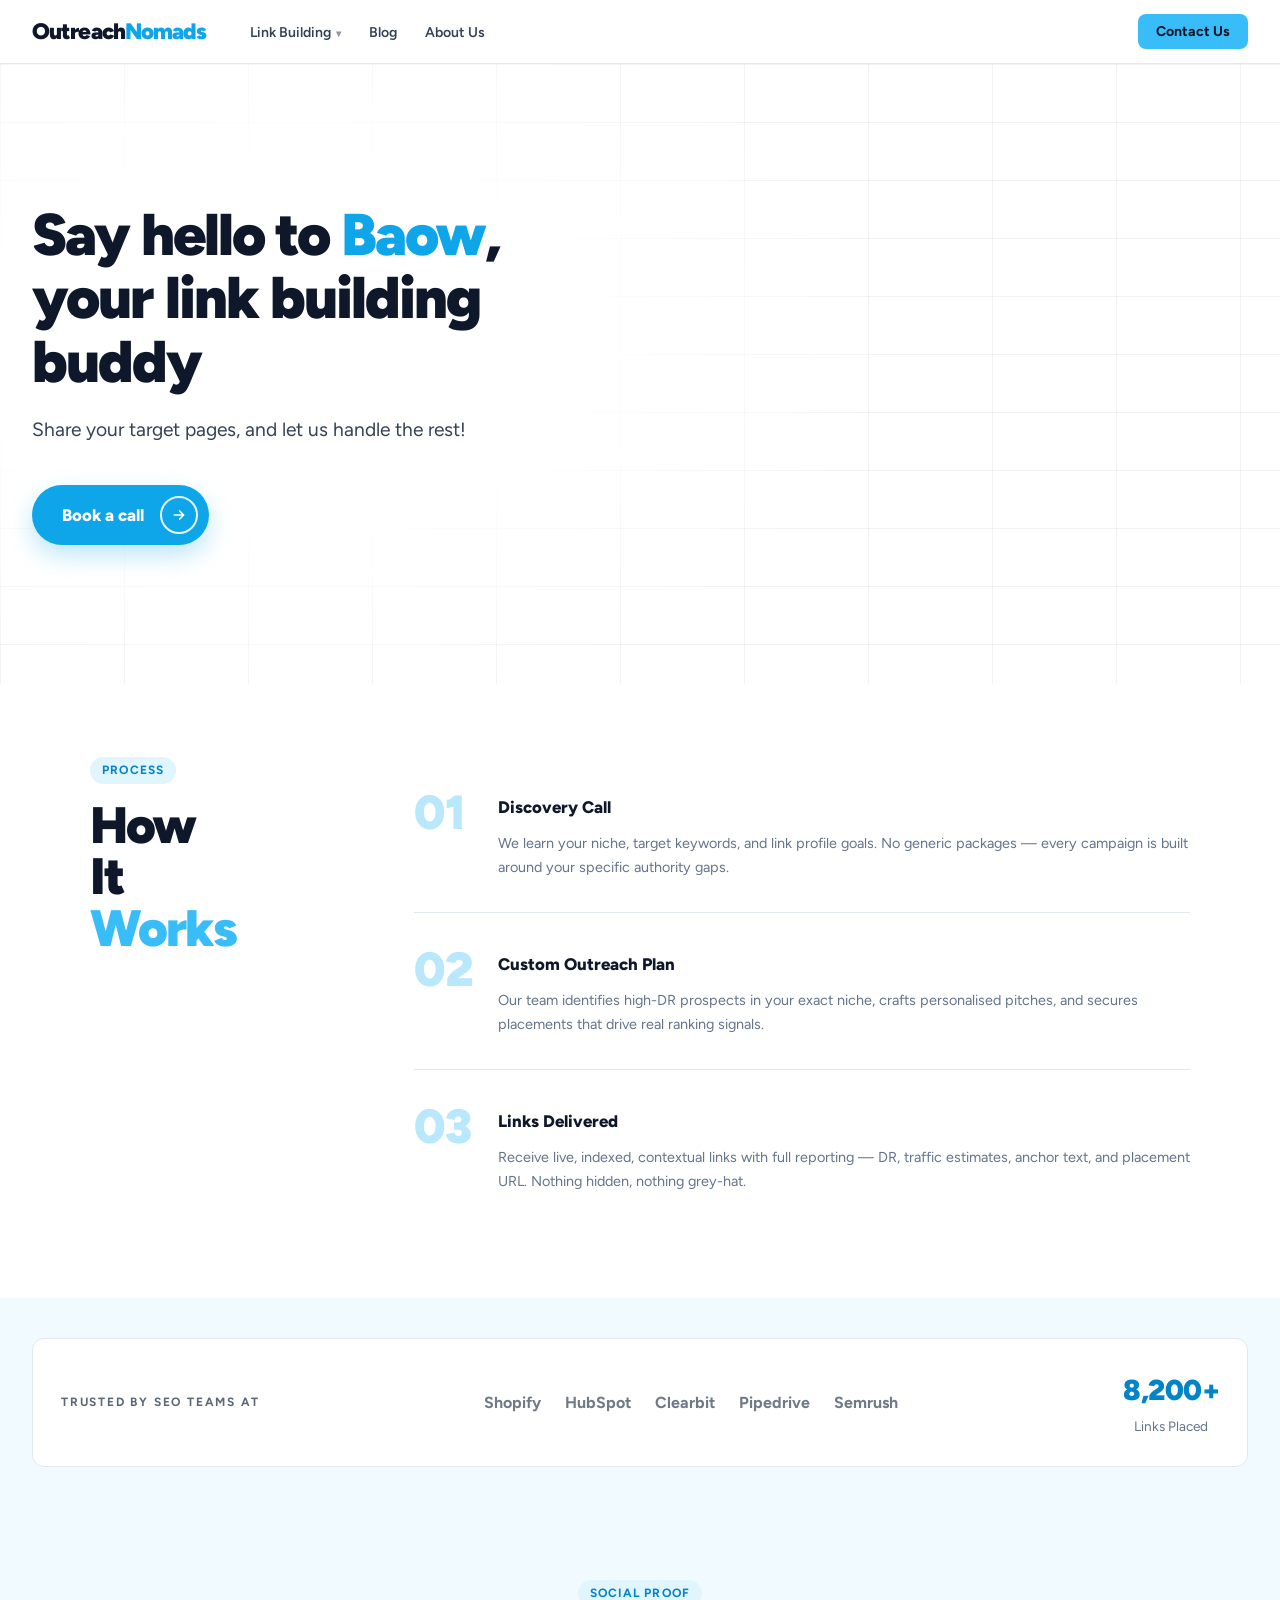
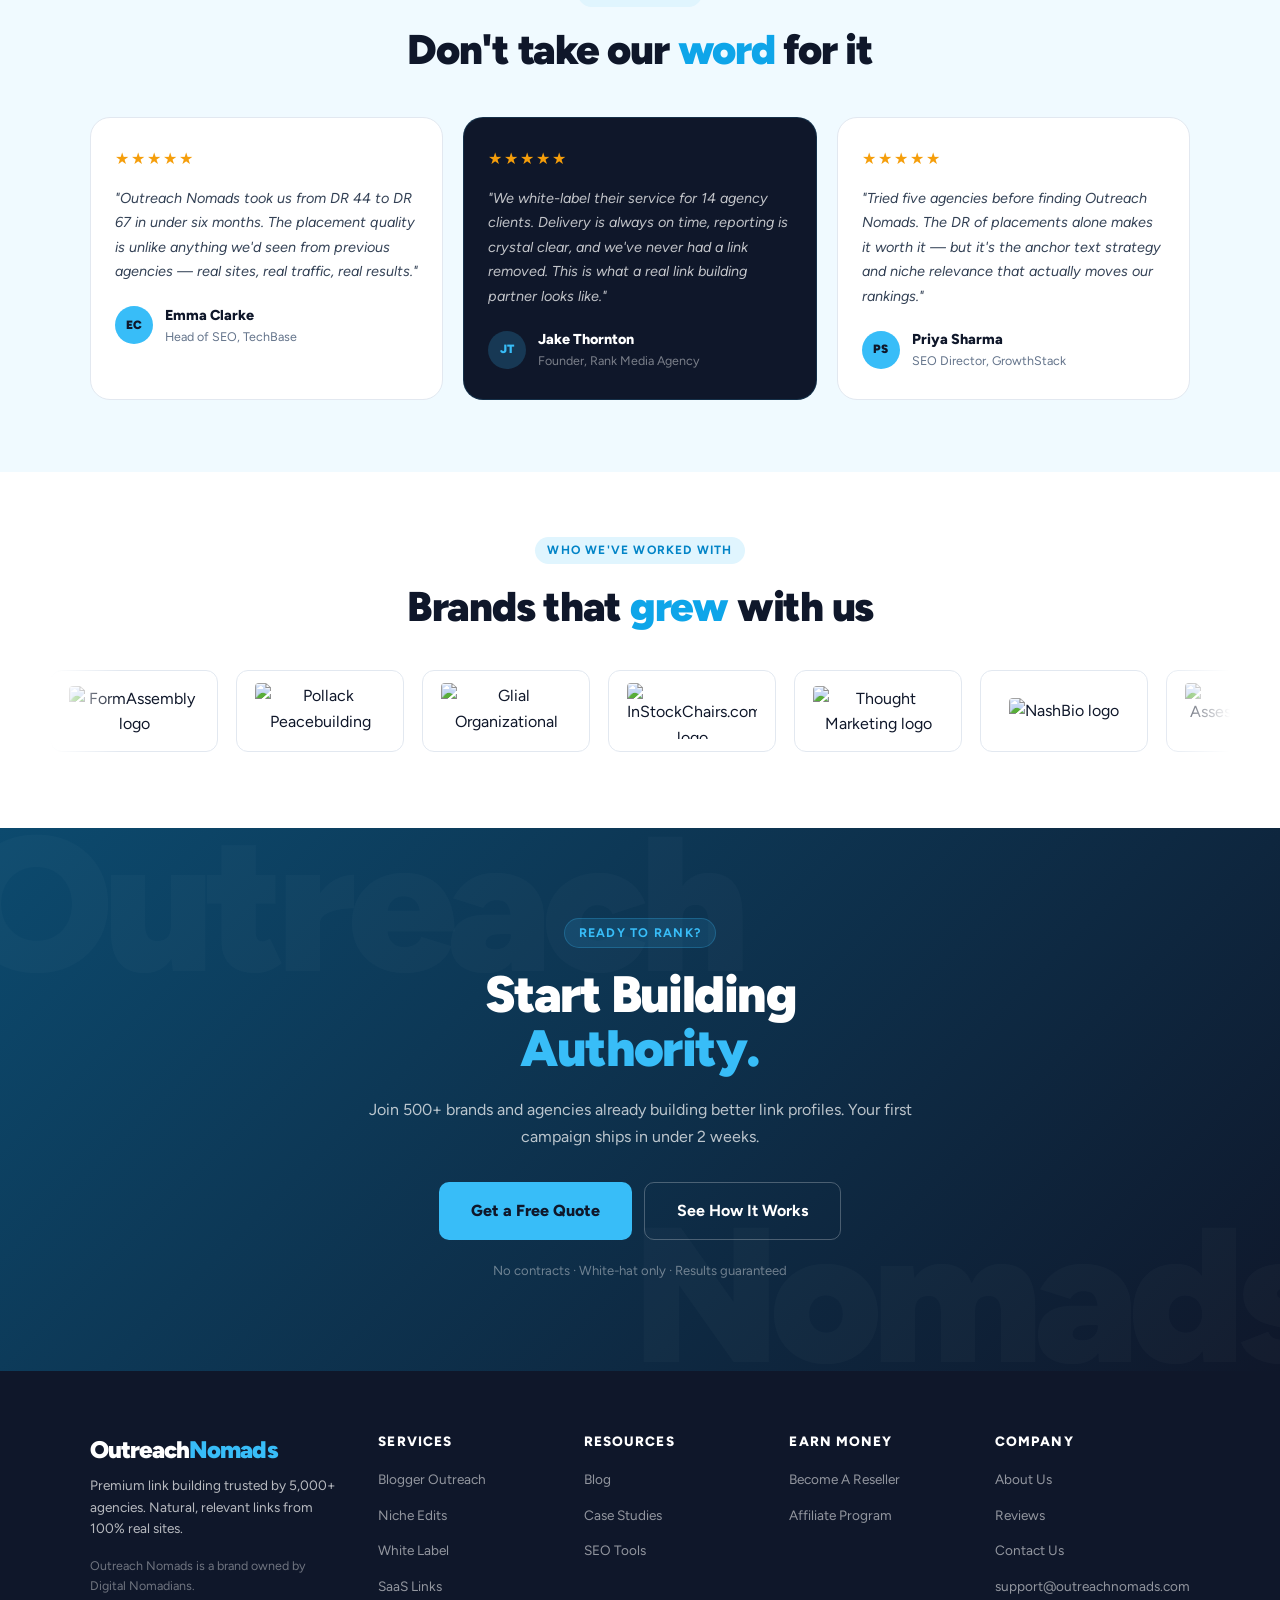
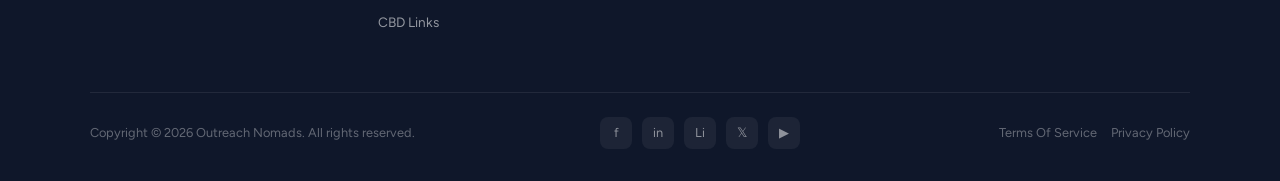
==== commit 05a306a8: "Add files via upload" ====
--- a/index.html
+++ b/index.html
@@ -1,618 +1,523 @@
-<!DOCTYPE html>
-<html lang="en">
-<head>
-  <meta charset="UTF-8" />
-  <meta name="viewport" content="width=device-width, initial-scale=1.0" />
-  <title>Outreach Nomads — Premium Link Building Agency</title>
-  <link rel="preconnect" href="https://fonts.googleapis.com" />
-  <link href="https://fonts.googleapis.com/css2?family=Figtree:ital,wght@0,300;0,400;0,500;0,600;0,700;0,800;0,900;1,400&display=swap" rel="stylesheet" />
-  <style>
-    :root{--brand:#38bdf8;--brand-dark:#0ea5e9;--brand-deeper:#0284c7;--brand-light:#e0f5fe;--brand-xlight:#f0faff;--dark:#0f172a;--mid:#334155;--soft:#64748b;--border:#e2e8f0;--white:#ffffff;--star:#f59e0b;--radius:12px;--radius-lg:20px;}
-    *,*::before,*::after{box-sizing:border-box;margin:0;padding:0}
-    html{scroll-behavior:smooth}
-    body{font-family:'Figtree',sans-serif;color:var(--dark);background:#fff;line-height:1.6;font-size:16px}
-    a{text-decoration:none;color:inherit}
-
-    /* NAV */
-    nav{position:sticky;top:0;z-index:100;background:var(--white);border-bottom:1px solid var(--border);padding:0 32px;display:flex;align-items:center;height:64px}
-    .nav-in{width:100%;max-width:1280px;margin:0 auto;display:flex;align-items:center;gap:32px}
-    .logo{display:flex;align-items:center;gap:.75rem}
-    .logo-text{font-size:1.4rem;font-weight:900;letter-spacing:-0.04em;color:var(--dark)}
-    .logo-text em{font-style:normal;color:var(--brand-dark)}
-    .bracket-left{stroke:var(--dark)}
-    .nav-links{display:flex;align-items:center;gap:4px;list-style:none;flex:1}
-    .nav-links a{padding:8px 12px;border-radius:8px;font-weight:600;font-size:.88rem;color:var(--mid);transition:background .15s,color .15s}
-    .nav-links a:hover{background:var(--brand-xlight);color:var(--brand-dark)}
-    .nav-links a.active{color:var(--brand-dark)}
-    .nav-r{display:flex;align-items:center;margin-left:auto}
-    .nav-cta{background:var(--brand);color:var(--dark);font-weight:700;padding:9px 18px;border-radius:8px;font-size:.88rem;border:none;cursor:pointer;transition:background .15s;font-family:'Figtree',sans-serif}
-    .nav-cta:hover{background:var(--brand-dark);color:#fff}
-
-    /* HERO */
-    .hero{background:linear-gradient(135deg,var(--dark) 0%,#1e3a5f 50%,#0c4a6e 100%);color:#fff;padding:100px 32px 80px;text-align:center;position:relative;overflow:hidden}
-    .hero::before{content:'';position:absolute;inset:0;background:radial-gradient(ellipse 80% 60% at 50% 0%,rgba(56,189,248,.18) 0%,transparent 70%);pointer-events:none}
-    .hero-content{position:relative;z-index:1;max-width:820px;margin:0 auto}
-    .hero-label{display:inline-flex;align-items:center;background:rgba(56,189,248,.15);border:1px solid rgba(56,189,248,.35);color:var(--brand);font-weight:700;font-size:.8rem;letter-spacing:.08em;text-transform:uppercase;padding:6px 16px;border-radius:999px;margin-bottom:20px}
-    .hero h1{font-size:clamp(2.5rem,5vw,4rem);font-weight:900;letter-spacing:-.03em;line-height:1.05;margin:0 auto 24px;color:#fff}
-    .hl{color:var(--brand)}
-    .hero-sub{font-size:1.05rem;color:rgba(255,255,255,.85);max-width:640px;margin:0 auto 32px;line-height:1.75}
-    .hero-btns{display:flex;justify-content:center;gap:12px;flex-wrap:wrap;margin-bottom:18px}
-    .btn-primary{background:var(--brand);color:var(--dark);font-weight:800;padding:14px 28px;border-radius:10px;border:none;font-size:1rem;cursor:pointer;transition:transform .15s,background .15s;font-family:'Figtree',sans-serif}
-    .btn-primary:hover{background:var(--brand-dark);color:#fff;transform:translateY(-1px)}
-    .btn-secondary{background:transparent;color:#fff;font-weight:700;padding:14px 28px;border-radius:10px;font-size:1rem;border:1.5px solid rgba(255,255,255,.25);cursor:pointer;transition:border-color .15s,background .15s;font-family:'Figtree',sans-serif}
-    .btn-secondary:hover{border-color:var(--brand);background:rgba(56,189,248,.08)}
-    .hero-cap{color:rgba(255,255,255,.6);font-size:.95rem}
-
-    /* SHARED */
-    .section{padding:72px 32px}
-    .section-center{text-align:center}
-    .container{max-width:1100px;margin:0 auto}
-    .section-tag,.sec-tag{display:inline-block;background:var(--brand-light);color:var(--brand-deeper);font-weight:700;font-size:.75rem;letter-spacing:.1em;text-transform:uppercase;padding:4px 12px;border-radius:999px;margin-bottom:12px}
-    .section-title{font-size:clamp(1.6rem,3.5vw,2.4rem);font-weight:900;letter-spacing:-.03em;line-height:1.15;margin-bottom:14px}
-
-    /* HIW */
-    .hiw{padding:72px 32px;background:#fff}
-    .hiw-in{max-width:1100px;margin:0 auto;display:grid;grid-template-columns:260px 1fr;gap:64px;align-items:start}
-    .hiw-left{position:sticky;top:80px}
-    .hiw-eyebrow{display:inline-block;background:var(--brand-light);color:var(--brand-deeper);font-weight:700;font-size:.75rem;letter-spacing:.1em;text-transform:uppercase;padding:4px 12px;border-radius:999px;margin-bottom:16px}
-    .hiw-ttl{font-size:clamp(2.4rem,4vw,3.4rem);font-weight:900;letter-spacing:-.04em;line-height:1;color:var(--dark)}
-    .hiw-ttl .hl{color:var(--brand)}
-    .steps{display:flex;flex-direction:column}
-    .step{display:flex;gap:24px;padding:32px 0;border-bottom:1px solid var(--border)}
-    .step:last-child{border-bottom:none}
-    .step-n{font-size:3rem;font-weight:900;color:var(--brand);line-height:1;flex-shrink:0;opacity:.35;width:60px}
-    .step-body{padding-top:6px}
-    .step-ttl{font-size:1.05rem;font-weight:800;margin-bottom:10px;color:var(--dark)}
-    .step-desc{font-size:.9rem;color:var(--soft);line-height:1.7}
-
-    /* TRUST BAR */
-    .trust{background:var(--brand-xlight);padding:2.5rem 2rem}
-    .trust-in{max-width:1280px;margin:0 auto;display:flex;align-items:center;justify-content:space-between;gap:1rem;flex-wrap:wrap;background:var(--white);border:1px solid var(--border);border-radius:var(--radius);padding:1.75rem}
-    .trust-label{color:var(--mid);font-weight:700;letter-spacing:.15em;text-transform:uppercase;font-size:.75rem;opacity:.8}
-    .logos{display:flex;align-items:center;gap:24px;flex-wrap:wrap}
-    .flogo{color:var(--mid);opacity:.7;font-size:1rem;font-weight:700}
-    .trust-stat{text-align:center}
-    .trust-stat strong{color:var(--brand-deeper);font-size:1.8rem;font-weight:900;display:block;letter-spacing:-.02em}
-    .trust-stat span{color:var(--soft);font-size:.85rem}
-
-    /* PS PROBLEM / SOLUTION */
-    .ps{display:grid;grid-template-columns:1fr 1fr}
-    .ps-half{padding:64px 56px}
-    .ps-l{background:#f8fbfe}
-    .ps-r{background:var(--dark);border-left:4px solid var(--brand)}
-    .ps-tag{display:inline-block;font-weight:700;font-size:.75rem;letter-spacing:.1em;text-transform:uppercase;padding:4px 12px;border-radius:999px;margin-bottom:20px}
-    .ps-l .ps-tag{background:var(--brand-light);color:var(--brand-deeper)}
-    .ps-r .ps-tag{background:rgba(56,189,248,.15);color:var(--brand)}
-    .ps-ttl{font-size:clamp(2rem,3.5vw,3rem);font-weight:900;letter-spacing:-.04em;line-height:1;margin-bottom:32px}
-    .ps-l .ps-ttl{color:var(--dark)}
-    .ps-r .ps-ttl{color:#fff}
-    .ps-items{display:flex;flex-direction:column;gap:14px}
-    .ps-item{display:flex;align-items:flex-start;gap:12px;padding:16px;border-radius:var(--radius)}
-    .ps-l .ps-item{background:#fff;border:1px solid var(--border)}
-    .ps-r .ps-item{background:rgba(255,255,255,.06)}
-    .psi{width:24px;height:24px;border-radius:50%;display:flex;align-items:center;justify-content:center;font-size:.75rem;font-weight:900;flex-shrink:0;margin-top:2px}
-    .psi-x{background:rgba(239,68,68,.15);color:#ef4444}
-    .psi-chk{background:var(--brand);color:var(--dark)}
-    .ps-txt{font-size:.9rem;line-height:1.6}
-    .ps-l .ps-txt{color:var(--mid)}
-    .ps-r .ps-txt{color:rgba(255,255,255,.75)}
-
-    /* FEATURES / BENTO */
-    .features{padding:72px 32px;background:var(--dark)}
-    .features-hd{max-width:1100px;margin:0 auto 40px;text-align:center}
-    .features-hd .sec-tag{background:rgba(56,189,248,.15);color:var(--brand)}
-    .features-ttl{font-size:clamp(2rem,4vw,2.8rem);font-weight:900;letter-spacing:-.03em;color:#fff;margin-top:8px;line-height:1.1}
-    .features-ttl .hl{color:var(--brand)}
-    .bento{max-width:1100px;margin:0 auto;display:grid;grid-template-columns:1fr 1fr 1fr;gap:16px}
-    .bc{border-radius:var(--radius-lg);padding:28px 28px 24px;overflow:hidden;position:relative}
-    .bc-wide{grid-column:span 2}
-    .bc-wh{background:#fff;border:1.5px solid rgba(255,255,255,.12)}
-    .bc-dk{background:#1e293b;border:1.5px solid rgba(255,255,255,.06)}
-    .bc-yw{background:linear-gradient(135deg,#0c4a6e,#1e3a5f);border:1.5px solid rgba(56,189,248,.2)}
-    .bc-btag{display:inline-block;font-size:.72rem;font-weight:700;letter-spacing:.08em;text-transform:uppercase;padding:3px 10px;border-radius:999px;margin-bottom:12px}
-    .bc-wh .bc-btag{background:var(--brand-light);color:var(--brand-deeper)}
-    .bc-dk .bc-btag,.bc-yw .bc-btag{background:rgba(56,189,248,.12);color:var(--brand)}
-    .bc-ttl{font-size:1.05rem;font-weight:900;letter-spacing:-.02em;margin-bottom:10px;line-height:1.2}
-    .bc-wh .bc-ttl{color:var(--dark)}
-    .bc-dk .bc-ttl,.bc-yw .bc-ttl{color:#fff}
-    .bc-desc{font-size:.87rem;line-height:1.65}
-    .bc-wh .bc-desc{color:var(--soft)}
-    .bc-dk .bc-desc,.bc-yw .bc-desc{color:rgba(255,255,255,.65)}
-
-    /* browser mockup */
-    .browser{background:var(--brand-xlight);border:1px solid var(--border);border-radius:10px;overflow:hidden}
-    .br-bar{height:32px;background:var(--white);border-bottom:1px solid var(--border);display:flex;align-items:center;gap:6px;padding:0 12px}
-    .tl{width:10px;height:10px;border-radius:50%}
-    .tl-r{background:#ef4444}.tl-y{background:#f59e0b}.tl-g{background:#22c55e}
-    .br-url{margin-left:8px;font-size:.7rem;color:var(--soft);background:var(--brand-xlight);border:1px solid var(--border);border-radius:4px;padding:2px 8px;flex:1}
-    .br-body{display:flex;background:var(--white)}
-    .br-sb{width:48px;border-right:1px solid var(--border);padding:8px 4px;display:flex;flex-direction:column;gap:5px;background:var(--brand-xlight)}
-    .sb-i{height:24px;border-radius:4px;background:var(--border)}
-    .sb-i.on{background:var(--brand);opacity:.4}
-    .br-canvas{flex:1;padding:12px;position:relative}
-    .cv-card{background:var(--brand-xlight);border:1px solid var(--border);border-radius:6px;padding:10px;margin-bottom:8px}
-    .cv-ln{height:6px;background:var(--border);border-radius:3px;margin-bottom:5px}
-    .cv-ln.acc{background:var(--brand);opacity:.6;width:60%}
-    .csr-lbl{position:absolute;top:10px;right:10px;background:var(--dark);color:var(--brand);font-size:.65rem;font-weight:700;padding:3px 8px;border-radius:5px;display:flex;align-items:center;gap:4px}
-    .csr-dot{width:6px;height:6px;background:var(--brand);border-radius:50%}
-    .br-props{width:72px;border-left:1px solid var(--border);padding:10px 8px;background:var(--brand-xlight)}
-    .pr-sec{font-size:.6rem;font-weight:700;color:var(--soft);text-transform:uppercase;letter-spacing:.08em;margin-bottom:3px}
-    .pr-row{display:flex;align-items:center;gap:4px;margin-bottom:4px}
-    .pr-swatch{width:10px;height:10px;background:var(--brand);border-radius:2px;flex-shrink:0}
-    .pr-val{font-size:.68rem;font-weight:700;color:var(--dark)}
-
-    /* code block */
-    .code-blk{background:#0f172a;border:1px solid rgba(56,189,248,.15);border-radius:10px;padding:16px;margin-top:16px;font-family:'Courier New',monospace;font-size:.78rem;line-height:1.9}
-    .cp{color:#818cf8}.cw{color:rgba(255,255,255,.5)}.cg{color:#4ade80}.cb{color:var(--brand)}.cy{color:#f59e0b}.cgr{color:rgba(255,255,255,.3)}
-
-    /* avatars */
-    .avs{display:flex;align-items:center}
-    .av{width:40px;height:40px;border-radius:50%;border:2px solid rgba(255,255,255,.2);display:flex;align-items:center;justify-content:center;font-weight:800;font-size:.75rem;color:#fff;margin-left:-8px}
-    .av:first-child{margin-left:0}
-    .av-1{background:#3b82f6}.av-2{background:#8b5cf6}.av-3{background:#10b981}.av-4{background:#f59e0b}.av-5{background:#ef4444}
-    .av-x{margin-left:8px;font-size:.82rem;font-weight:700;color:rgba(255,255,255,.7)}
-
-    /* pulse bars */
-    .pulse-g{display:flex;align-items:flex-end;gap:5px;height:60px;margin-top:20px}
-    .pb{flex:1;background:var(--brand);border-radius:3px;opacity:.25;animation:pulse-bar 1.5s ease-in-out infinite alternate}
-    .pb:nth-child(2){opacity:.4;animation-delay:.2s}.pb:nth-child(3){opacity:.6;animation-delay:.4s}.pb:nth-child(4){opacity:.8;animation-delay:.6s}.pb:nth-child(5){opacity:.6;animation-delay:.8s}.pb:nth-child(6){opacity:.4;animation-delay:1s}.pb:nth-child(7){opacity:.6;animation-delay:1.2s}.pb:nth-child(8){opacity:.9;animation-delay:1.4s}
-    @keyframes pulse-bar{from{transform:scaleY(.4)}to{transform:scaleY(1)}}
-
-    /* TESTIMONIALS */
-    .testi{padding:72px 32px;background:var(--brand-xlight)}
-    .testi-hd{max-width:1100px;margin:0 auto 44px;text-align:center}
-    .testi-ttl{font-size:clamp(1.8rem,3.5vw,2.6rem);font-weight:900;letter-spacing:-.03em;line-height:1.1;margin-top:8px}
-    .testi-ttl .hl{color:var(--brand-dark)}
-    .t-grid{max-width:1100px;margin:0 auto;display:grid;grid-template-columns:repeat(3,1fr);gap:20px}
-    .tc{background:var(--white);border:1.5px solid var(--border);border-radius:var(--radius-lg);padding:28px 24px}
-    .tc.dark{background:var(--dark);border-color:rgba(56,189,248,.15)}
-    .tc .stars{display:flex;gap:2px;margin-bottom:14px}
-    .tc .star{color:var(--star);font-size:1rem}
-    .t-body{font-size:.9rem;color:var(--mid);line-height:1.7;margin-bottom:20px;font-style:italic}
-    .tc.dark .t-body{color:rgba(255,255,255,.75)}
-    .t-foot{display:flex;align-items:center;gap:12px}
-    .t-av{width:38px;height:38px;border-radius:50%;background:var(--brand);color:var(--dark);font-weight:900;font-size:.75rem;display:flex;align-items:center;justify-content:center;flex-shrink:0}
-    .tc.dark .t-av{background:rgba(56,189,248,.2);color:var(--brand)}
-    .t-name{font-size:.9rem;font-weight:800;color:var(--dark)}
-    .tc.dark .t-name{color:#fff}
-    .t-role{font-size:.78rem;color:var(--soft)}
-    .tc.dark .t-role{color:rgba(255,255,255,.45)}
-
-    /* CTA */
-    .cta{background:linear-gradient(135deg,#0c4a6e 0%,var(--dark) 100%);color:#fff;padding:90px 32px;text-align:center;position:relative;overflow:hidden}
-    .cta-deco{position:absolute;font-size:12rem;font-weight:900;letter-spacing:-.05em;line-height:1;color:rgba(255,255,255,.025);pointer-events:none;user-select:none;white-space:nowrap}
-    .cta-d1{top:-20px;left:-40px}
-    .cta-d2{bottom:-20px;right:-40px}
-    .cta-body{position:relative;z-index:1;max-width:720px;margin:0 auto}
-    .cta-ey{display:inline-block;background:rgba(56,189,248,.12);border:1px solid rgba(56,189,248,.25);color:var(--brand);font-weight:700;font-size:.78rem;letter-spacing:.1em;text-transform:uppercase;padding:4px 14px;border-radius:999px;margin-bottom:20px}
-    .cta-ttl{font-size:clamp(2rem,4vw,3.2rem);font-weight:900;letter-spacing:-.03em;line-height:1.05;margin-bottom:20px}
-    .cta-ttl .hl{color:var(--brand)}
-    .cta-sub{font-size:1rem;color:rgba(255,255,255,.72);line-height:1.7;margin-bottom:32px;max-width:560px;margin-left:auto;margin-right:auto}
-    .cta-btns{display:flex;justify-content:center;gap:12px;flex-wrap:wrap;margin-bottom:20px}
-    .cta-btn-primary{background:var(--brand);color:var(--dark);font-weight:800;padding:15px 32px;border-radius:10px;border:none;font-size:1rem;cursor:pointer;transition:transform .15s,background .15s;font-family:'Figtree',sans-serif}
-    .cta-btn-primary:hover{background:var(--brand-dark);color:#fff;transform:translateY(-1px)}
-    .cta-btn-secondary{background:transparent;color:#fff;font-weight:700;padding:15px 32px;border-radius:10px;font-size:1rem;border:1.5px solid rgba(255,255,255,.25);cursor:pointer;transition:border-color .15s,background .15s;font-family:'Figtree',sans-serif}
-    .cta-btn-secondary:hover{border-color:var(--brand);background:rgba(56,189,248,.08)}
-    .cta-fine{font-size:.82rem;color:rgba(255,255,255,.4)}
-
-    /* FOOTER */
-    footer{background:var(--dark);color:rgba(255,255,255,.7);padding:60px 32px 32px}
-    .footer-top{max-width:1100px;margin:0 auto;display:grid;grid-template-columns:1.5fr repeat(4,1fr);gap:40px;margin-bottom:48px}
-    .footer-brand h3{font-size:1.5rem;font-weight:900;color:#fff;margin-bottom:6px;letter-spacing:-.04em}
-    .footer-brand h3 span{color:var(--brand)}
-    .footer-brand p{font-size:.85rem;line-height:1.6;margin-bottom:16px}
-    .footer-col h4{font-size:.85rem;font-weight:800;color:#fff;margin-bottom:14px;text-transform:uppercase;letter-spacing:.08em}
-    .footer-col ul{list-style:none}
-    .footer-col ul li{margin-bottom:10px}
-    .footer-col ul li a{font-size:.85rem;color:rgba(255,255,255,.55);transition:color .15s}
-    .footer-col ul li a:hover{color:var(--brand)}
-    .footer-bottom{max-width:1100px;margin:0 auto;border-top:1px solid rgba(255,255,255,.08);padding-top:24px;display:flex;justify-content:space-between;align-items:center;font-size:.8rem;color:rgba(255,255,255,.35);gap:14px;flex-wrap:wrap}
-    .footer-social{display:flex;gap:10px}
-    .footer-social a{width:32px;height:32px;border-radius:8px;background:rgba(255,255,255,.06);display:flex;align-items:center;justify-content:center;font-size:.8rem;color:rgba(255,255,255,.5);transition:background .15s,color .15s}
-    .footer-social a:hover{background:var(--brand);color:var(--dark)}
-    .footer-legal a{color:rgba(255,255,255,.35);margin-left:14px}
-    .footer-legal a:hover{color:var(--brand)}
-
-    /* CONTACT MODAL */
-    .contact-modal{position:fixed;inset:0;z-index:2000;display:none;align-items:center;justify-content:center;padding:1rem}
-    .contact-modal.open{display:flex}
-    .modal-overlay{position:absolute;inset:0;background:rgba(15,23,42,.75);backdrop-filter:blur(4px)}
-    .modal-box{position:relative;z-index:1;background:var(--white);border-radius:var(--radius-lg);padding:40px;width:100%;max-width:500px}
-    .modal-close{position:absolute;top:16px;right:20px;background:none;border:none;font-size:1.4rem;cursor:pointer;color:var(--soft);transition:color .15s}
-    .modal-close:hover{color:var(--dark)}
-    .modal-ttl{font-size:1.5rem;font-weight:900;letter-spacing:-.03em;margin-bottom:6px}
-    .modal-sub{font-size:.9rem;color:var(--soft);margin-bottom:24px}
-    .modal-form{display:flex;flex-direction:column;gap:12px}
-    .modal-form input,.modal-form textarea,.modal-form select{width:100%;border:1.5px solid var(--border);border-radius:10px;padding:12px 14px;font-family:'Figtree',sans-serif;font-size:.95rem;color:var(--dark);background:#fff;outline:none;transition:border-color .15s;-webkit-appearance:none;appearance:none}
-    .modal-form input:focus,.modal-form textarea:focus,.modal-form select:focus{border-color:var(--brand)}
-    .modal-form input::placeholder,.modal-form textarea::placeholder{color:var(--soft)}
-    .modal-form textarea{height:110px;resize:none}
-    .modal-submit{background:var(--brand);color:var(--dark);border:none;padding:14px;border-radius:10px;font-family:'Figtree',sans-serif;font-size:1rem;font-weight:800;cursor:pointer;transition:background .15s,transform .15s}
-    .modal-submit:hover{background:var(--brand-dark);color:#fff;transform:translateY(-1px)}
-    .modal-success{text-align:center;padding:24px 0;font-size:1.1rem;font-weight:700;color:var(--brand-deeper)}
-
-    /* RESPONSIVE */
-    @media(max-width:1024px){
-      .hiw-in{grid-template-columns:1fr;gap:40px}
-      .hiw-left{position:static}
-      .ps{grid-template-columns:1fr}
-      .bento{grid-template-columns:1fr 1fr}
-      .t-grid{grid-template-columns:1fr 1fr}
-      .footer-top{grid-template-columns:1fr 1fr 1fr}
-    }
-    @media(max-width:768px){
-      nav{padding:0 16px;gap:12px}
-      .nav-links{display:none}
-      .hero,.hiw,.trust,.testi,.cta{padding-left:16px;padding-right:16px}
-      .ps-half{padding:40px 24px}
-      .bento{grid-template-columns:1fr}
-      .bc-wide{grid-column:span 1}
-      .t-grid{grid-template-columns:1fr}
-      .footer-top{grid-template-columns:1fr 1fr}
-    }
-  </style>
-</head>
-<body>
-
-<svg width="0" height="0" style="position:absolute">
-  <defs>
-    <linearGradient id="logoGrad" x1="0%" y1="0%" x2="100%" y2="100%">
-      <stop offset="0%" stop-color="#38bdf8"/>
-      <stop offset="100%" stop-color="#818cf8"/>
-    </linearGradient>
-  </defs>
-</svg>
-
-<!-- NAV -->
-<nav>
-  <div class="nav-in">
-    <span class="logo-text">Outreach<em>Nomads</em></span>
-    <ul class="nav-links">
-      <li><a href="blogger-outreach.html">Blogger Outreach</a></li>
-      <li><a href="niche-edits.html">Niche Edits</a></li>
-      <li><a href="white-label-link-building.html">White Label</a></li>
-      <li><a href="saas-link-building.html">SaaS Links</a></li>
-      <li><a href="cbd-link-building.html">CBD Links</a></li>
-    </ul>
-    <div class="nav-r">
-      <button class="nav-cta" onclick="openContact()">Contact Us</button>
-    </div>
-  </div>
-</nav>
-
-<!-- HERO -->
-<section class="hero">
-  <div class="hero-content">
-    <div class="hero-label">Premium authority link building</div>
-    <h1>Links Built On<br>Real <span class="hl">Authority</span></h1>
-    <p class="hero-sub">Premium blogger outreach, niche edits, and white-label link building for agencies and brands ready to scale.</p>
-    <div class="hero-btns">
-      <button class="btn-primary" onclick="openContact()">Get a Free Quote</button>
-      <a href="#how-it-works" class="btn-secondary">How It Works ↓</a>
-    </div>
-    <p class="hero-cap">No contracts &middot; Results in 2–4 weeks &middot; 100% white-hat placements</p>
-  </div>
-</section>
-
-<!-- HOW IT WORKS -->
-<section class="hiw" id="how-it-works">
-  <div class="hiw-in">
-    <div class="hiw-left">
-      <p class="hiw-eyebrow">Process</p>
-      <h2 class="hiw-ttl">How<br>It<br><span class="hl">Works</span></h2>
-    </div>
-    <div class="steps">
-      <div class="step">
-        <div class="step-n">01</div>
-        <div class="step-body">
-          <h3 class="step-ttl">Discovery Call</h3>
-          <p class="step-desc">We learn your niche, target keywords, and link profile goals. No generic packages — every campaign is built around your specific authority gaps.</p>
-        </div>
-      </div>
-      <div class="step">
-        <div class="step-n">02</div>
-        <div class="step-body">
-          <h3 class="step-ttl">Custom Outreach Plan</h3>
-          <p class="step-desc">Our team identifies high-DR prospects in your exact niche, crafts personalised pitches, and secures placements that drive real ranking signals.</p>
-        </div>
-      </div>
-      <div class="step">
-        <div class="step-n">03</div>
-        <div class="step-body">
-          <h3 class="step-ttl">Links Delivered</h3>
-          <p class="step-desc">Receive live, indexed, contextual links with full reporting — DR, traffic estimates, anchor text, and placement URL. Nothing hidden, nothing grey-hat.</p>
-        </div>
-      </div>
-    </div>
-  </div>
-</section>
-
-<!-- TRUST BAR -->
-<div class="trust">
-  <div class="trust-in">
-    <span class="trust-label">Trusted by SEO teams at</span>
-    <div class="logos">
-      <span class="flogo">Shopify</span>
-      <span class="flogo">HubSpot</span>
-      <span class="flogo">Clearbit</span>
-      <span class="flogo">Pipedrive</span>
-      <span class="flogo">Semrush</span>
-    </div>
-    <div class="trust-stat">
-      <strong>8,200+</strong>
-      <span>Links Placed</span>
-    </div>
-  </div>
-</div>
-
-<!-- PROBLEM / SOLUTION -->
-<section class="ps">
-  <div class="ps-half ps-l">
-    <span class="ps-tag">The Problem</span>
-    <h2 class="ps-ttl">The<br>Old<br>Way</h2>
-    <div class="ps-items">
-      <div class="ps-item">
-        <span class="psi psi-x">✕</span>
-        <p class="ps-txt">Low-DR PBN links that tank your site on the next core update</p>
-      </div>
-      <div class="ps-item">
-        <span class="psi psi-x">✕</span>
-        <p class="ps-txt">Zero transparency — you never know which sites you're landing on</p>
-      </div>
-      <div class="ps-item">
-        <span class="psi psi-x">✕</span>
-        <p class="ps-txt">Exact-match anchors in bulk that scream manipulation to Google</p>
-      </div>
-      <div class="ps-item">
-        <span class="psi psi-x">✕</span>
-        <p class="ps-txt">6-week delivery timelines with no updates until the invoice arrives</p>
-      </div>
-    </div>
-  </div>
-  <div class="ps-half ps-r">
-    <span class="ps-tag">The Solution</span>
-    <h2 class="ps-ttl">The<br>Nomads<br>Way</h2>
-    <div class="ps-items">
-      <div class="ps-item">
-        <span class="psi psi-chk">✓</span>
-        <p class="ps-txt">Hand-vetted DR30+ real blogs with organic traffic — no networks</p>
-      </div>
-      <div class="ps-item">
-        <span class="psi psi-chk">✓</span>
-        <p class="ps-txt">Live reporting dashboard with full site metrics before you approve</p>
-      </div>
-      <div class="ps-item">
-        <span class="psi psi-chk">✓</span>
-        <p class="ps-txt">Natural anchor text strategy mapped to your existing link profile</p>
-      </div>
-      <div class="ps-item">
-        <span class="psi psi-chk">✓</span>
-        <p class="ps-txt">2–4 week delivery with a dedicated account manager throughout</p>
-      </div>
-    </div>
-  </div>
-</section>
-
-<!-- FEATURES BENTO -->
-<section class="features" id="features">
-  <div class="features-hd">
-    <span class="sec-tag">Why Us</span>
-    <h2 class="features-ttl">Built for <span class="hl">Serious</span> SEO</h2>
-  </div>
-  <div class="bento">
-
-    <div class="bc bc-wh bc-wide">
-      <span class="bc-btag">Outreach Network</span>
-      <h3 class="bc-ttl">10,000+ Vetted Publishers</h3>
-      <p class="bc-desc">Every site in our network is manually reviewed. Real traffic, real editors, real editorial standards — not a link farm in disguise.</p>
-      <div class="browser" style="margin-top:1.4rem;height:190px;">
-        <div class="br-bar">
-          <div class="tl tl-r"></div><div class="tl tl-y"></div><div class="tl tl-g"></div>
-          <div class="br-url">app.outreachnomads.com / network</div>
-        </div>
-        <div class="br-body" style="height:155px;">
-          <div class="br-sb">
-            <div class="sb-i on"></div><div class="sb-i"></div>
-            <div class="sb-i"></div><div class="sb-i"></div><div class="sb-i"></div>
-          </div>
-          <div class="br-canvas">
-            <div class="cv-card">
-              <div class="cv-ln acc"></div>
-              <div class="cv-ln"></div>
-              <div class="cv-ln" style="width:80%"></div>
-            </div>
-            <div class="csr-lbl"><div class="csr-dot"></div>DR 64</div>
-          </div>
-          <div class="br-props">
-            <div class="pr-sec">Metrics</div>
-            <div class="pr-row"><div class="pr-swatch"></div><div class="pr-val">DR 64</div></div>
-            <div class="pr-sec" style="margin-top:5px">Traffic</div>
-            <div class="pr-val">12.4K/mo</div>
-            <div class="pr-sec" style="margin-top:5px">Niche</div>
-            <div class="pr-val">SaaS / Tech</div>
-          </div>
-        </div>
-      </div>
-    </div>
-
-    <div class="bc bc-dk">
-      <span class="bc-btag">Niche Matching</span>
-      <h3 class="bc-ttl">Laser-Targeted Placement</h3>
-      <p class="bc-desc">Our AI maps your target pages to the highest-relevance publishers in our network. Topical authority, not just DR.</p>
-      <div class="code-blk">
-        <div><span class="cp">target</span><span class="cw">: </span><span class="cg">"saas-pricing-page"</span></div>
-        <div><span class="cb">→ scanning</span> <span class="cy">10,412 sites</span></div>
-        <div><span class="cg">✓ 34 matches</span> <span class="cgr">// DR30+, relevant</span></div>
-        <div><span class="cp">filter</span><span class="cw">(traffic </span><span class="cy">&gt; 5000</span><span class="cw">)</span></div>
-        <div><span class="cb">→ 18 approved</span></div>
-      </div>
-    </div>
-
-    <div class="bc bc-yw">
-      <span class="bc-btag">Coverage</span>
-      <h3 class="bc-ttl">100+ Active Niches</h3>
-      <p class="bc-desc">SaaS, fintech, health, e-commerce, legal, CBD, and more. If your audience exists, we have publishers who reach them.</p>
-      <div class="avs" style="margin-top:auto;padding-top:2rem;">
-        <div class="av av-1">FT</div>
-        <div class="av av-2">HC</div>
-        <div class="av av-3">EC</div>
-        <div class="av av-4">LG</div>
-        <div class="av av-5">CB</div>
-        <div class="av-x">+95</div>
-      </div>
-    </div>
-
-    <div class="bc bc-dk bc-wide">
-      <span class="bc-btag">Reporting</span>
-      <h3 class="bc-ttl">Full-Transparency Metrics</h3>
-      <p class="bc-desc">Every campaign ships with a live report: DR, organic traffic, anchor text, placement URL, and indexation status. Know exactly what you paid for.</p>
-      <div class="pulse-g">
-        <div class="pb"></div><div class="pb"></div><div class="pb"></div><div class="pb"></div>
-        <div class="pb"></div><div class="pb"></div><div class="pb"></div><div class="pb"></div>
-      </div>
-    </div>
-
-    <div class="bc bc-wh">
-      <span class="bc-btag">Integrations</span>
-      <h3 class="bc-ttl">Fits Your Stack</h3>
-      <p class="bc-desc">Reports compatible with Ahrefs, SEMrush, GSC, Moz, and more. Drop our data straight into your existing workflow.</p>
-      <div style="margin-top:auto;padding-top:1.5rem;display:flex;flex-wrap:wrap;gap:.6rem;">
-        <span style="background:var(--brand-xlight);border:1px solid var(--border);border-radius:8px;padding:.45rem .9rem;font-size:.62rem;font-weight:700;color:var(--mid)">Ahrefs</span>
-        <span style="background:var(--brand-xlight);border:1px solid var(--border);border-radius:8px;padding:.45rem .9rem;font-size:.62rem;font-weight:700;color:var(--mid)">SEMrush</span>
-        <span style="background:var(--brand-xlight);border:1px solid var(--border);border-radius:8px;padding:.45rem .9rem;font-size:.62rem;font-weight:700;color:var(--mid)">GSC</span>
-        <span style="background:var(--brand-xlight);border:1px solid var(--border);border-radius:8px;padding:.45rem .9rem;font-size:.62rem;font-weight:700;color:var(--mid)">Moz</span>
-        <span style="background:var(--brand);border:1px solid transparent;border-radius:8px;padding:.45rem .9rem;font-size:.62rem;font-weight:800;color:var(--dark)">+20 more</span>
-      </div>
-    </div>
-
-  </div>
-</section>
-
-<!-- TESTIMONIALS -->
-<section class="testi" id="testi">
-  <div class="testi-hd">
-    <span class="sec-tag">Social Proof</span>
-    <h2 class="testi-ttl">Don't take our <span class="hl">word</span> for it</h2>
-  </div>
-  <div class="t-grid">
-    <div class="tc">
-      <div class="stars"><span class="star">★</span><span class="star">★</span><span class="star">★</span><span class="star">★</span><span class="star">★</span></div>
-      <p class="t-body">"Outreach Nomads took us from DR 44 to DR 67 in under six months. The placement quality is unlike anything we'd seen from previous agencies — real sites, real traffic, real results."</p>
-      <div class="t-foot">
-        <div class="t-av">EC</div>
-        <div>
-          <div class="t-name">Emma Clarke</div>
-          <div class="t-role">Head of SEO, TechBase</div>
-        </div>
-      </div>
-    </div>
-    <div class="tc dark">
-      <div class="stars"><span class="star">★</span><span class="star">★</span><span class="star">★</span><span class="star">★</span><span class="star">★</span></div>
-      <p class="t-body">"We white-label their service for 14 agency clients. Delivery is always on time, reporting is crystal clear, and we've never had a link removed. This is what a real link building partner looks like."</p>
-      <div class="t-foot">
-        <div class="t-av">JT</div>
-        <div>
-          <div class="t-name">Jake Thornton</div>
-          <div class="t-role">Founder, Rank Media Agency</div>
-        </div>
-      </div>
-    </div>
-    <div class="tc">
-      <div class="stars"><span class="star">★</span><span class="star">★</span><span class="star">★</span><span class="star">★</span><span class="star">★</span></div>
-      <p class="t-body">"Tried five agencies before finding Outreach Nomads. The DR of placements alone makes it worth it — but it's the anchor text strategy and niche relevance that actually moves our rankings."</p>
-      <div class="t-foot">
-        <div class="t-av">PS</div>
-        <div>
-          <div class="t-name">Priya Sharma</div>
-          <div class="t-role">SEO Director, GrowthStack</div>
-        </div>
-      </div>
-    </div>
-  </div>
-</section>
-
-<!-- CTA -->
-<section class="cta">
-  <div class="cta-deco cta-d1">Outreach</div>
-  <div class="cta-deco cta-d2">Nomads</div>
-  <div class="cta-body">
-    <span class="cta-ey">Ready to rank?</span>
-    <h2 class="cta-ttl">Start Building<br><span class="hl">Authority.</span></h2>
-    <p class="cta-sub">Join 500+ brands and agencies already building better link profiles. Your first campaign ships in under 2 weeks.</p>
-    <div class="cta-btns">
-      <button class="cta-btn-primary" onclick="openContact()">Get a Free Quote</button>
-      <a href="#how-it-works" class="cta-btn-secondary">See How It Works</a>
-    </div>
-    <p class="cta-fine">No contracts &middot; White-hat only &middot; Results guaranteed</p>
-  </div>
-</section>
-
-<!-- FOOTER -->
-<footer>
-  <div class="footer-top">
-    <div class="footer-brand">
-      <h3>Outreach<span>Nomads</span></h3>
-      <p>Premium link building trusted by 5,000+ agencies. Natural, relevant links from 100% real sites.</p>
-    </div>
-    <div class="footer-col"><h4>Services</h4><ul>
-      <li><a href="blogger-outreach.html">Blogger Outreach</a></li>
-      <li><a href="niche-edits.html">Niche Edits</a></li>
-      <li><a href="white-label-link-building.html">White Label</a></li>
-      <li><a href="saas-link-building.html">SaaS Links</a></li>
-      <li><a href="cbd-link-building.html">CBD Links</a></li>
-    </ul></div>
-    <div class="footer-col"><h4>Resources</h4><ul>
-      <li><a href="#">Blog</a></li>
-      <li><a href="#">Case Studies</a></li>
-      <li><a href="#">SEO Tools</a></li>
-    </ul></div>
-    <div class="footer-col"><h4>Earn Money</h4><ul>
-      <li><a href="#">Become A Reseller</a></li>
-      <li><a href="#">Affiliate Program</a></li>
-    </ul></div>
-    <div class="footer-col"><h4>Company</h4><ul>
-      <li><a href="#">About Us</a></li>
-      <li><a href="#">Reviews</a></li>
-      <li><a href="#" onclick="openContact();return false;">Contact Us</a></li>
-    </ul></div>
-  </div>
-  <div class="footer-bottom">
-    <div>Copyright &copy; 2026 Outreach Nomads. All rights reserved.</div>
-    <div class="footer-social"><a href="#">f</a><a href="#">in</a><a href="#">Li</a><a href="#">𝕏</a><a href="#">▶</a></div>
-    <div class="footer-legal"><a href="#">Terms Of Service</a><a href="#">Privacy Policy</a></div>
-  </div>
-</footer>
-
-<!-- CONTACT MODAL -->
-<div class="contact-modal" id="contactModal">
-  <div class="modal-overlay" onclick="closeContact()"></div>
-  <div class="modal-box">
-    <button class="modal-close" onclick="closeContact()">&#x2715;</button>
-    <h3 class="modal-ttl">Get In Touch</h3>
-    <p class="modal-sub">Tell us about your project and we'll get back to you within 24 hours.</p>
-    <form class="modal-form" onsubmit="submitContact(event)">
-      <input type="text" name="name" placeholder="Your Name" required />
-      <input type="email" name="email" placeholder="Work Email" required />
-      <select name="service">
-        <option value="" disabled selected>Service Interested In</option>
-        <option>Blogger Outreach</option>
-        <option>Niche Edits</option>
-        <option>White Label Link Building</option>
-        <option>SaaS Link Building</option>
-        <option>CBD Link Building</option>
-        <option>General Enquiry</option>
-      </select>
-      <textarea name="message" placeholder="Tell us about your goals, niche, and monthly budget..." required></textarea>
-      <button type="submit" class="modal-submit">Send Message →</button>
-    </form>
-  </div>
-</div>
-
-<script>
-function openContact(){document.getElementById('contactModal').classList.add('open');document.body.style.overflow='hidden'}
-function closeContact(){document.getElementById('contactModal').classList.remove('open');document.body.style.overflow=''}
-function submitContact(e){e.preventDefault();e.target.innerHTML='<p class="modal-success">Thank you! We\'ll be in touch within 24 hours.</p>'}
-document.addEventListener('keydown',function(e){if(e.key==='Escape')closeContact()})
-</script>
-</body>
-</html>
+<!DOCTYPE html>
+<html lang="en">
+<head>
+  <meta charset="UTF-8" />
+  <meta name="viewport" content="width=device-width, initial-scale=1.0" />
+  <title>Best Link Building Agency in 2026 | Outreach Nomads</title>
+  <link rel="preconnect" href="https://fonts.googleapis.com" />
+  <link href="https://fonts.googleapis.com/css2?family=Figtree:ital,wght@0,300;0,400;0,500;0,600;0,700;0,800;0,900;1,400&display=swap" rel="stylesheet" />
+  <style>
+    :root{--brand:#38bdf8;--brand-dark:#0ea5e9;--brand-deeper:#0284c7;--brand-light:#e0f5fe;--brand-xlight:#f0faff;--dark:#0f172a;--mid:#334155;--soft:#64748b;--border:#e2e8f0;--white:#ffffff;--star:#f59e0b;--radius:12px;--radius-lg:20px;}
+    *,*::before,*::after{box-sizing:border-box;margin:0;padding:0}
+    html{scroll-behavior:smooth}
+    body{font-family:'Figtree',sans-serif;color:var(--dark);background:#fff;line-height:1.6;font-size:16px}
+    a{text-decoration:none;color:inherit}
+
+    /* NAV */
+    nav{position:sticky;top:0;z-index:100;background:var(--white);border-bottom:1px solid var(--border);padding:0 32px;display:flex;align-items:center;height:64px}
+    .nav-in{width:100%;max-width:1280px;margin:0 auto;display:flex;align-items:center;gap:32px}
+    .logo{display:flex;align-items:center;gap:.75rem}
+    .logo-text{font-size:1.4rem;font-weight:900;letter-spacing:-0.04em;color:var(--dark)}
+    .logo-text em{font-style:normal;color:var(--brand-dark)}
+    .bracket-left{stroke:var(--dark)}
+    .nav-links{display:flex;align-items:center;gap:4px;list-style:none;flex:1}
+    .nav-links a{padding:8px 12px;border-radius:8px;font-weight:600;font-size:.88rem;color:var(--mid);transition:background .15s,color .15s}
+    .nav-links a:hover{background:var(--brand-xlight);color:var(--brand-dark)}
+    .nav-links a.active{color:var(--brand-dark)}
+    .nav-r{display:flex;align-items:center;margin-left:auto}
+    .nav-cta{background:var(--brand);color:var(--dark);font-weight:700;padding:9px 18px;border-radius:8px;font-size:.88rem;border:none;cursor:pointer;transition:background .15s;font-family:'Figtree',sans-serif}
+    .nav-cta:hover{background:var(--brand-dark);color:#fff}
+    .nav-links>li.has-dropdown{position:relative}
+    .nav-links>li.has-dropdown>a{cursor:pointer}
+    .nav-links .chevron{font-size:.65rem;opacity:.55;transition:transform .15s;margin-left:2px}
+    .nav-links>li.has-dropdown:hover .chevron,.nav-links>li.has-dropdown:focus-within .chevron{transform:rotate(180deg)}
+    .nav-links>li.active>a,.nav-links>li.has-dropdown.active>a{color:var(--brand-dark)}
+    .nav-dropdown{position:absolute;top:100%;left:0;margin-top:6px;background:#fff;border:1px solid var(--border);border-radius:12px;box-shadow:0 16px 40px rgba(15,23,42,.14);padding:8px;min-width:210px;opacity:0;visibility:hidden;transform:translateY(6px);transition:opacity .15s,transform .15s,visibility .15s;z-index:200}
+    .nav-links>li.has-dropdown:hover .nav-dropdown,.nav-links>li.has-dropdown:focus-within .nav-dropdown{opacity:1;visibility:visible;transform:translateY(0)}
+    .nav-dropdown a{display:block;padding:9px 12px;border-radius:8px;font-weight:600;font-size:.87rem;color:var(--mid);transition:background .15s,color .15s}
+    .nav-dropdown a:hover{background:var(--brand-xlight);color:var(--brand-dark)}
+    .nav-dropdown a.active{color:var(--brand-dark);background:var(--brand-xlight)}
+
+    /* HERO */
+    .hero{position:relative;background:#fff;padding:0 32px;overflow:hidden;text-align:left}
+    .hero::before{content:'';position:absolute;inset:0;background-image:linear-gradient(rgba(15,23,42,.05) 1px,transparent 1px),linear-gradient(90deg,rgba(15,23,42,.05) 1px,transparent 1px);background-size:100% 58px,124px 100%;pointer-events:none}
+    .hero::after{content:'';position:absolute;inset:0;background:radial-gradient(ellipse 60% 75% at 22% 45%,#fff 38%,rgba(255,255,255,0) 78%);pointer-events:none}
+    .hero-in{position:relative;z-index:1;max-width:1280px;margin:0 auto;display:grid;grid-template-columns:1.05fr 1fr;align-items:center;gap:24px;min-height:620px}
+    .hero-copy{padding:56px 0}
+    .hero h1{font-size:clamp(2.4rem,4.6vw,4rem);font-weight:900;letter-spacing:-.035em;line-height:1.08;color:var(--dark);margin:0 0 22px}
+    .hl{color:var(--brand)}
+    .hero .hl{color:var(--brand-dark)}
+    .hero-sub{font-size:clamp(1.05rem,1.5vw,1.3rem);color:var(--mid);max-width:520px;margin:0 0 40px;line-height:1.55}
+    .hero-cta{display:inline-flex;align-items:center;gap:16px;background:var(--brand-dark);color:#fff;font-family:'Figtree',sans-serif;font-weight:800;font-size:1.05rem;padding:11px 11px 11px 30px;border:none;border-radius:999px;cursor:pointer;box-shadow:0 10px 24px rgba(14,165,233,.28);transition:transform .15s,background .15s,box-shadow .15s}
+    .hero-cta:hover{background:var(--brand-deeper);transform:translateY(-2px);box-shadow:0 14px 30px rgba(14,165,233,.35)}
+    .hero-cta .arrow{width:38px;height:38px;border-radius:50%;border:2px solid rgba(255,255,255,.9);display:flex;align-items:center;justify-content:center;flex-shrink:0}
+    .hero-cta .arrow svg{width:16px;height:16px;stroke:#fff;fill:none;stroke-width:2.5;stroke-linecap:round;stroke-linejoin:round}
+    .hero-media{position:relative;align-self:stretch;display:flex;align-items:center;justify-content:center;min-height:560px}
+    .hero-vid{width:100%;max-width:620px;aspect-ratio:5/4;overflow:hidden;display:block}
+    .hero-vid video{width:100%;height:100%;object-fit:cover;object-position:center center;transform:scale(1.04);mix-blend-mode:multiply;display:block}
+
+    /* SHARED */
+    .section{padding:72px 32px}
+    .section-center{text-align:center}
+    .container{max-width:1100px;margin:0 auto}
+    .section-tag,.sec-tag{display:inline-block;background:var(--brand-light);color:var(--brand-deeper);font-weight:700;font-size:.75rem;letter-spacing:.1em;text-transform:uppercase;padding:4px 12px;border-radius:999px;margin-bottom:12px}
+    .section-title{font-size:clamp(1.6rem,3.5vw,2.4rem);font-weight:900;letter-spacing:-.03em;line-height:1.15;margin-bottom:14px}
+
+    /* HIW */
+    .hiw{padding:72px 32px;background:#fff}
+    .hiw-in{max-width:1100px;margin:0 auto;display:grid;grid-template-columns:260px 1fr;gap:64px;align-items:start}
+    .hiw-left{position:sticky;top:80px}
+    .hiw-eyebrow{display:inline-block;background:var(--brand-light);color:var(--brand-deeper);font-weight:700;font-size:.75rem;letter-spacing:.1em;text-transform:uppercase;padding:4px 12px;border-radius:999px;margin-bottom:16px}
+    .hiw-ttl{font-size:clamp(2.4rem,4vw,3.4rem);font-weight:900;letter-spacing:-.04em;line-height:1;color:var(--dark)}
+    .hiw-ttl .hl{color:var(--brand)}
+    .steps{display:flex;flex-direction:column}
+    .step{display:flex;gap:24px;padding:32px 0;border-bottom:1px solid var(--border)}
+    .step:last-child{border-bottom:none}
+    .step-n{font-size:3rem;font-weight:900;color:var(--brand);line-height:1;flex-shrink:0;opacity:.35;width:60px}
+    .step-body{padding-top:6px}
+    .step-ttl{font-size:1.05rem;font-weight:800;margin-bottom:10px;color:var(--dark)}
+    .step-desc{font-size:.9rem;color:var(--soft);line-height:1.7}
+
+    /* TRUST BAR */
+    .trust{background:var(--brand-xlight);padding:2.5rem 2rem}
+    .trust-in{max-width:1280px;margin:0 auto;display:flex;align-items:center;justify-content:space-between;gap:1rem;flex-wrap:wrap;background:var(--white);border:1px solid var(--border);border-radius:var(--radius);padding:1.75rem}
+    .trust-label{color:var(--mid);font-weight:700;letter-spacing:.15em;text-transform:uppercase;font-size:.75rem;opacity:.8}
+    .logos{display:flex;align-items:center;gap:24px;flex-wrap:wrap}
+    .flogo{color:var(--mid);opacity:.7;font-size:1rem;font-weight:700}
+    .trust-stat{text-align:center}
+    .trust-stat strong{color:var(--brand-deeper);font-size:1.8rem;font-weight:900;display:block;letter-spacing:-.02em}
+    .trust-stat span{color:var(--soft);font-size:.85rem}
+
+    /* TESTIMONIALS */
+    .testi{padding:72px 32px;background:var(--brand-xlight)}
+    .testi-hd{max-width:1100px;margin:0 auto 44px;text-align:center}
+    .testi-ttl{font-size:clamp(1.8rem,3.5vw,2.6rem);font-weight:900;letter-spacing:-.03em;line-height:1.1;margin-top:8px}
+    .testi-ttl .hl{color:var(--brand-dark)}
+    .t-grid{max-width:1100px;margin:0 auto;display:grid;grid-template-columns:repeat(3,1fr);gap:20px}
+    .tc{background:var(--white);border:1.5px solid var(--border);border-radius:var(--radius-lg);padding:28px 24px}
+    .tc.dark{background:var(--dark);border-color:rgba(56,189,248,.15)}
+    .tc .stars{display:flex;gap:2px;margin-bottom:14px}
+    .tc .star{color:var(--star);font-size:1rem}
+    .t-body{font-size:.9rem;color:var(--mid);line-height:1.7;margin-bottom:20px;font-style:italic}
+    .tc.dark .t-body{color:rgba(255,255,255,.75)}
+    .t-foot{display:flex;align-items:center;gap:12px}
+    .t-av{width:38px;height:38px;border-radius:50%;background:var(--brand);color:var(--dark);font-weight:900;font-size:.75rem;display:flex;align-items:center;justify-content:center;flex-shrink:0}
+    .tc.dark .t-av{background:rgba(56,189,248,.2);color:var(--brand)}
+    .t-name{font-size:.9rem;font-weight:800;color:var(--dark)}
+    .tc.dark .t-name{color:#fff}
+    .t-role{font-size:.78rem;color:var(--soft)}
+    .tc.dark .t-role{color:rgba(255,255,255,.45)}
+
+    /* CLIENT LOGO MARQUEE */
+    .client-logos{padding:64px 32px 76px;background:var(--white);text-align:center}
+    .client-logos-hd{max-width:1100px;margin:0 auto 40px}
+    .logo-marquee{overflow:hidden;position:relative;max-width:1180px;margin:0 auto;-webkit-mask-image:linear-gradient(90deg,transparent,#000 6%,#000 94%,transparent);mask-image:linear-gradient(90deg,transparent,#000 6%,#000 94%,transparent)}
+    .logo-track{display:flex;align-items:center;gap:18px;width:max-content;animation:logo-scroll 40s linear infinite}
+    .logo-marquee:hover .logo-track{animation-play-state:paused}
+    .logo-tile{flex:0 0 auto;width:168px;height:82px;display:flex;align-items:center;justify-content:center;background:var(--white);border:1.5px solid var(--border);border-radius:var(--radius);padding:12px 18px;transition:box-shadow .2s,border-color .2s}
+    .logo-tile:hover{box-shadow:0 10px 24px rgba(15,23,42,.08);border-color:var(--brand)}
+    .logo-tile img{max-width:100%;max-height:100%;object-fit:contain;border-radius:4px}
+    @keyframes logo-scroll{from{transform:translateX(0)}to{transform:translateX(-50%)}}
+    @media (max-width:640px){.logo-tile{width:128px;height:64px;padding:8px 12px}}
+
+    /* CTA */
+    .cta{background:linear-gradient(135deg,#0c4a6e 0%,var(--dark) 100%);color:#fff;padding:90px 32px;text-align:center;position:relative;overflow:hidden}
+    .cta-deco{position:absolute;font-size:12rem;font-weight:900;letter-spacing:-.05em;line-height:1;color:rgba(255,255,255,.025);pointer-events:none;user-select:none;white-space:nowrap}
+    .cta-d1{top:-20px;left:-40px}
+    .cta-d2{bottom:-20px;right:-40px}
+    .cta-body{position:relative;z-index:1;max-width:720px;margin:0 auto}
+    .cta-ey{display:inline-block;background:rgba(56,189,248,.12);border:1px solid rgba(56,189,248,.25);color:var(--brand);font-weight:700;font-size:.78rem;letter-spacing:.1em;text-transform:uppercase;padding:4px 14px;border-radius:999px;margin-bottom:20px}
+    .cta-ttl{font-size:clamp(2rem,4vw,3.2rem);font-weight:900;letter-spacing:-.03em;line-height:1.05;margin-bottom:20px}
+    .cta-ttl .hl{color:var(--brand)}
+    .cta-sub{font-size:1rem;color:rgba(255,255,255,.72);line-height:1.7;margin-bottom:32px;max-width:560px;margin-left:auto;margin-right:auto}
+    .cta-btns{display:flex;justify-content:center;gap:12px;flex-wrap:wrap;margin-bottom:20px}
+    .cta-btn-primary{background:var(--brand);color:var(--dark);font-weight:800;padding:15px 32px;border-radius:10px;border:none;font-size:1rem;cursor:pointer;transition:transform .15s,background .15s;font-family:'Figtree',sans-serif}
+    .cta-btn-primary:hover{background:var(--brand-dark);color:#fff;transform:translateY(-1px)}
+    .cta-btn-secondary{background:transparent;color:#fff;font-weight:700;padding:15px 32px;border-radius:10px;font-size:1rem;border:1.5px solid rgba(255,255,255,.25);cursor:pointer;transition:border-color .15s,background .15s;font-family:'Figtree',sans-serif}
+    .cta-btn-secondary:hover{border-color:var(--brand);background:rgba(56,189,248,.08)}
+    .cta-fine{font-size:.82rem;color:rgba(255,255,255,.4)}
+
+    /* FOOTER */
+    footer{background:var(--dark);color:rgba(255,255,255,.7);padding:60px 32px 32px}
+    .footer-top{max-width:1100px;margin:0 auto;display:grid;grid-template-columns:1.5fr repeat(4,1fr);gap:40px;margin-bottom:48px}
+    .footer-brand h3{font-size:1.5rem;font-weight:900;color:#fff;margin-bottom:6px;letter-spacing:-.04em}
+    .footer-brand h3 span{color:var(--brand)}
+    .footer-brand p{font-size:.85rem;line-height:1.6;margin-bottom:16px}
+    .footer-owner{font-size:.78rem!important;color:rgba(255,255,255,.4)!important;margin-bottom:0!important}
+    .footer-col h4{font-size:.85rem;font-weight:800;color:#fff;margin-bottom:14px;text-transform:uppercase;letter-spacing:.08em}
+    .footer-col ul{list-style:none}
+    .footer-col ul li{margin-bottom:10px}
+    .footer-col ul li a{font-size:.85rem;color:rgba(255,255,255,.55);transition:color .15s}
+    .footer-col ul li a:hover{color:var(--brand)}
+    .footer-bottom{max-width:1100px;margin:0 auto;border-top:1px solid rgba(255,255,255,.08);padding-top:24px;display:flex;justify-content:space-between;align-items:center;font-size:.8rem;color:rgba(255,255,255,.35);gap:14px;flex-wrap:wrap}
+    .footer-social{display:flex;gap:10px}
+    .footer-social a{width:32px;height:32px;border-radius:8px;background:rgba(255,255,255,.06);display:flex;align-items:center;justify-content:center;font-size:.8rem;color:rgba(255,255,255,.5);transition:background .15s,color .15s}
+    .footer-social a:hover{background:var(--brand);color:var(--dark)}
+    .footer-legal a{color:rgba(255,255,255,.35);margin-left:14px}
+    .footer-legal a:hover{color:var(--brand)}
+
+    /* CONTACT MODAL */
+    .contact-modal{position:fixed;inset:0;z-index:2000;display:none;align-items:center;justify-content:center;padding:1rem}
+    .contact-modal.open{display:flex}
+    .modal-overlay{position:absolute;inset:0;background:rgba(15,23,42,.75);backdrop-filter:blur(4px)}
+    .modal-box{position:relative;z-index:1;background:var(--white);border-radius:var(--radius-lg);padding:0;width:100%;max-width:880px;display:grid;grid-template-columns:0.82fr 1fr;overflow:hidden;max-height:92vh}
+  .modal-aside{background:linear-gradient(165deg,#fff 0%,var(--brand-xlight) 55%,var(--brand-light) 100%);padding:34px 28px;display:flex;flex-direction:column;justify-content:center;gap:14px;border-right:1px solid var(--border)}
+  .modal-vid{width:100%;aspect-ratio:4/3;overflow:hidden;border-radius:14px}
+  .modal-vid video{width:100%;height:100%;object-fit:cover;mix-blend-mode:multiply;display:block}
+  .modal-aside-ttl{font-size:1.15rem;font-weight:900;letter-spacing:-.02em;color:var(--dark);line-height:1.25}
+  .modal-aside-txt{font-size:.86rem;color:var(--mid);line-height:1.6}
+  .modal-aside-mail{font-size:.84rem;font-weight:700;color:var(--brand-deeper);text-decoration:underline;word-break:break-all}
+  .modal-main{padding:40px;overflow-y:auto}
+  @media (max-width:760px){.modal-box{grid-template-columns:1fr;max-width:500px}.modal-aside{display:none}.modal-main{padding:36px 28px}}
+    .modal-close{position:absolute;top:16px;right:20px;background:none;border:none;font-size:1.4rem;cursor:pointer;color:var(--soft);transition:color .15s}
+    .modal-close:hover{color:var(--dark)}
+    .modal-ttl{font-size:1.5rem;font-weight:900;letter-spacing:-.03em;margin-bottom:6px}
+    .modal-sub{font-size:.9rem;color:var(--soft);margin-bottom:24px}
+    .modal-form{display:flex;flex-direction:column;gap:12px}
+    .modal-form input,.modal-form textarea,.modal-form select{width:100%;border:1.5px solid var(--border);border-radius:10px;padding:12px 14px;font-family:'Figtree',sans-serif;font-size:.95rem;color:var(--dark);background:#fff;outline:none;transition:border-color .15s;-webkit-appearance:none;appearance:none}
+    .modal-form input:focus,.modal-form textarea:focus,.modal-form select:focus{border-color:var(--brand)}
+    .modal-form input::placeholder,.modal-form textarea::placeholder{color:var(--soft)}
+    .modal-form textarea{height:110px;resize:none}
+    .modal-submit{background:var(--brand);color:var(--dark);border:none;padding:14px;border-radius:10px;font-family:'Figtree',sans-serif;font-size:1rem;font-weight:800;cursor:pointer;transition:background .15s,transform .15s}
+    .modal-submit:hover{background:var(--brand-dark);color:#fff;transform:translateY(-1px)}
+    .modal-success{text-align:center;padding:24px 0;font-size:1.1rem;font-weight:700;color:var(--brand-deeper)}
+  .modal-error{text-align:center;font-size:.88rem;color:#dc2626;margin-top:4px;line-height:1.5}
+  .modal-error a{color:var(--brand-deeper);font-weight:700;text-decoration:underline}
+
+    /* RESPONSIVE */
+    @media(max-width:1024px){
+      .hero-in{grid-template-columns:1fr;min-height:0;gap:0}
+      .hero-copy{padding:52px 0 0;text-align:center}
+      .hero-sub{margin-left:auto;margin-right:auto}
+      .hero-media{min-height:400px}
+      .hero-vid{max-width:480px}
+      .hero::after{background:radial-gradient(ellipse 80% 45% at 50% 25%,#fff 40%,rgba(255,255,255,0) 80%)}
+      .hiw-in{grid-template-columns:1fr;gap:40px}
+      .hiw-left{position:static}
+      .t-grid{grid-template-columns:1fr 1fr}
+      .footer-top{grid-template-columns:1fr 1fr 1fr}
+    }
+    @media(max-width:768px){
+      nav{padding:0 16px;gap:12px}
+      .nav-links{display:none}
+      .hero,.hiw,.trust,.testi,.cta{padding-left:16px;padding-right:16px}
+      .hero-copy{padding-top:36px}
+      .hero h1{font-size:clamp(1.85rem,7.4vw,2.6rem);margin-bottom:16px}
+      .hero-sub{font-size:1.02rem}
+      .hero-vid{max-width:420px}
+      .hero-media{min-height:300px}
+      .hero-sub{margin-bottom:30px}
+      .t-grid{grid-template-columns:1fr}
+      .footer-top{grid-template-columns:1fr 1fr}
+    }
+  </style>
+</head>
+<body>
+
+<svg width="0" height="0" style="position:absolute">
+  <defs>
+    <linearGradient id="logoGrad" x1="0%" y1="0%" x2="100%" y2="100%">
+      <stop offset="0%" stop-color="#38bdf8"/>
+      <stop offset="100%" stop-color="#818cf8"/>
+    </linearGradient>
+  </defs>
+</svg>
+
+<!-- NAV -->
+<nav>
+  <div class="nav-in">
+    <a href="index.html" class="logo-text">Outreach<em>Nomads</em></a>
+    <ul class="nav-links">
+      <li class="has-dropdown">
+        <a href="#">Link Building <span class="chevron">▾</span></a>
+        <div class="nav-dropdown">
+          <a href="blogger-outreach.html">Blogger Outreach</a>
+          <a href="niche-edits.html">Niche Edits</a>
+          <a href="white-label-link-building.html">White Label</a>
+          <a href="saas-link-building.html">SaaS Links</a>
+          <a href="cbd-link-building.html">CBD Links</a>
+        </div>
+      </li>
+      <li><a href="blog.html">Blog</a></li>
+      <li><a href="about.html">About Us</a></li>
+    </ul>
+    <div class="nav-r">
+      <button class="nav-cta" onclick="openContact()">Contact Us</button>
+    </div>
+  </div>
+</nav>
+
+<!-- HERO -->
+<section class="hero">
+  <div class="hero-in">
+    <div class="hero-copy">
+      <h1>Say hello to <span class="hl">Baow</span>,<br>your link building buddy</h1>
+      <p class="hero-sub">Share your target pages, and let us handle the rest!</p>
+      <button class="hero-cta" onclick="openContact()">
+        Book a call
+        <span class="arrow" aria-hidden="true"><svg viewBox="0 0 24 24"><path d="M5 12h13M13 6l6 6-6 6"/></svg></span>
+      </button>
+    </div>
+    <div class="hero-media">
+      <div class="hero-vid"><video src="Animated_panda_waving_paw_hello_202608261157.mp4" autoplay muted loop playsinline preload="auto" disablepictureinpicture aria-label="Baow the panda waving hello"></video></div>
+    </div>
+  </div>
+</section>
+
+<!-- HOW IT WORKS -->
+<section class="hiw" id="how-it-works">
+  <div class="hiw-in">
+    <div class="hiw-left">
+      <p class="hiw-eyebrow">Process</p>
+      <h2 class="hiw-ttl">How<br>It<br><span class="hl">Works</span></h2>
+    </div>
+    <div class="steps">
+      <div class="step">
+        <div class="step-n">01</div>
+        <div class="step-body">
+          <h3 class="step-ttl">Discovery Call</h3>
+          <p class="step-desc">We learn your niche, target keywords, and link profile goals. No generic packages — every campaign is built around your specific authority gaps.</p>
+        </div>
+      </div>
+      <div class="step">
+        <div class="step-n">02</div>
+        <div class="step-body">
+          <h3 class="step-ttl">Custom Outreach Plan</h3>
+          <p class="step-desc">Our team identifies high-DR prospects in your exact niche, crafts personalised pitches, and secures placements that drive real ranking signals.</p>
+        </div>
+      </div>
+      <div class="step">
+        <div class="step-n">03</div>
+        <div class="step-body">
+          <h3 class="step-ttl">Links Delivered</h3>
+          <p class="step-desc">Receive live, indexed, contextual links with full reporting — DR, traffic estimates, anchor text, and placement URL. Nothing hidden, nothing grey-hat.</p>
+        </div>
+      </div>
+    </div>
+  </div>
+</section>
+
+<!-- TRUST BAR -->
+<div class="trust">
+  <div class="trust-in">
+    <span class="trust-label">Trusted by SEO teams at</span>
+    <div class="logos">
+      <span class="flogo">Shopify</span>
+      <span class="flogo">HubSpot</span>
+      <span class="flogo">Clearbit</span>
+      <span class="flogo">Pipedrive</span>
+      <span class="flogo">Semrush</span>
+    </div>
+    <div class="trust-stat">
+      <strong>8,200+</strong>
+      <span>Links Placed</span>
+    </div>
+  </div>
+</div>
+
+<!-- TESTIMONIALS -->
+<section class="testi" id="testi">
+  <div class="testi-hd">
+    <span class="sec-tag">Social Proof</span>
+    <h2 class="testi-ttl">Don't take our <span class="hl">word</span> for it</h2>
+  </div>
+  <div class="t-grid">
+    <div class="tc">
+      <div class="stars"><span class="star">★</span><span class="star">★</span><span class="star">★</span><span class="star">★</span><span class="star">★</span></div>
+      <p class="t-body">"Outreach Nomads took us from DR 44 to DR 67 in under six months. The placement quality is unlike anything we'd seen from previous agencies — real sites, real traffic, real results."</p>
+      <div class="t-foot">
+        <div class="t-av">EC</div>
+        <div>
+          <div class="t-name">Emma Clarke</div>
+          <div class="t-role">Head of SEO, TechBase</div>
+        </div>
+      </div>
+    </div>
+    <div class="tc dark">
+      <div class="stars"><span class="star">★</span><span class="star">★</span><span class="star">★</span><span class="star">★</span><span class="star">★</span></div>
+      <p class="t-body">"We white-label their service for 14 agency clients. Delivery is always on time, reporting is crystal clear, and we've never had a link removed. This is what a real link building partner looks like."</p>
+      <div class="t-foot">
+        <div class="t-av">JT</div>
+        <div>
+          <div class="t-name">Jake Thornton</div>
+          <div class="t-role">Founder, Rank Media Agency</div>
+        </div>
+      </div>
+    </div>
+    <div class="tc">
+      <div class="stars"><span class="star">★</span><span class="star">★</span><span class="star">★</span><span class="star">★</span><span class="star">★</span></div>
+      <p class="t-body">"Tried five agencies before finding Outreach Nomads. The DR of placements alone makes it worth it — but it's the anchor text strategy and niche relevance that actually moves our rankings."</p>
+      <div class="t-foot">
+        <div class="t-av">PS</div>
+        <div>
+          <div class="t-name">Priya Sharma</div>
+          <div class="t-role">SEO Director, GrowthStack</div>
+        </div>
+      </div>
+    </div>
+  </div>
+</section>
+
+<!-- CLIENT LOGOS -->
+<section class="client-logos">
+  <div class="client-logos-hd">
+    <span class="sec-tag">Who We've Worked With</span>
+    <h2 class="testi-ttl">Brands that <span class="hl">grew</span> with us</h2>
+  </div>
+  <div class="logo-marquee">
+    <div class="logo-track">
+      <div class="logo-tile"><img src="logos/formassembly.jpeg" alt="FormAssembly logo" /></div>
+      <div class="logo-tile"><img src="logos/pollack.jpeg" alt="Pollack Peacebuilding Systems logo" /></div>
+      <div class="logo-tile"><img src="logos/glial.jpeg" alt="Glial Organizational Solutions logo" /></div>
+      <div class="logo-tile"><img src="logos/instock-chairs.jpeg" alt="InStockChairs.com logo" /></div>
+      <div class="logo-tile"><img src="logos/thought-marketing.jpeg" alt="Thought Marketing logo" /></div>
+      <div class="logo-tile"><img src="logos/nashbio.jpeg" alt="NashBio logo" /></div>
+      <div class="logo-tile"><img src="logos/assessment-com.jpeg" alt="Assessment.com logo" /></div>
+      <div class="logo-tile"><img src="logos/virteva.jpeg" alt="Virteva logo" /></div>
+      <div class="logo-tile"><img src="logos/webtaxonline.jpeg" alt="WebTaxOnline logo" /></div>
+      <div class="logo-tile"><img src="logos/orderease.jpeg" alt="OrderEase logo" /></div>
+      <div class="logo-tile"><img src="logos/heavyweight-digital.jpeg" alt="Heavyweight Digital logo" /></div>
+      <div class="logo-tile"><img src="logos/sketch-stitch.jpeg" alt="Sketch & Stitch Embroidery logo" /></div>
+      <div class="logo-tile"><img src="logos/steadycontent.jpeg" alt="SteadyContent logo" /></div>
+      <div class="logo-tile"><img src="logos/howell-studios.jpeg" alt="Howell Studios logo" /></div>
+      <div class="logo-tile"><img src="logos/znode.jpeg" alt="Znode logo" /></div>
+      <div class="logo-tile"><img src="logos/nutravea.jpeg" alt="Nutravea logo" /></div>
+      <div class="logo-tile"><img src="logos/mitra-bros.jpeg" alt="Mitra Bros logo" /></div>
+      <div class="logo-tile" aria-hidden="true"><img src="logos/formassembly.jpeg" alt="" /></div>
+      <div class="logo-tile" aria-hidden="true"><img src="logos/pollack.jpeg" alt="" /></div>
+      <div class="logo-tile" aria-hidden="true"><img src="logos/glial.jpeg" alt="" /></div>
+      <div class="logo-tile" aria-hidden="true"><img src="logos/instock-chairs.jpeg" alt="" /></div>
+      <div class="logo-tile" aria-hidden="true"><img src="logos/thought-marketing.jpeg" alt="" /></div>
+      <div class="logo-tile" aria-hidden="true"><img src="logos/nashbio.jpeg" alt="" /></div>
+      <div class="logo-tile" aria-hidden="true"><img src="logos/assessment-com.jpeg" alt="" /></div>
+      <div class="logo-tile" aria-hidden="true"><img src="logos/virteva.jpeg" alt="" /></div>
+      <div class="logo-tile" aria-hidden="true"><img src="logos/webtaxonline.jpeg" alt="" /></div>
+      <div class="logo-tile" aria-hidden="true"><img src="logos/orderease.jpeg" alt="" /></div>
+      <div class="logo-tile" aria-hidden="true"><img src="logos/heavyweight-digital.jpeg" alt="" /></div>
+      <div class="logo-tile" aria-hidden="true"><img src="logos/sketch-stitch.jpeg" alt="" /></div>
+      <div class="logo-tile" aria-hidden="true"><img src="logos/steadycontent.jpeg" alt="" /></div>
+      <div class="logo-tile" aria-hidden="true"><img src="logos/howell-studios.jpeg" alt="" /></div>
+      <div class="logo-tile" aria-hidden="true"><img src="logos/znode.jpeg" alt="" /></div>
+      <div class="logo-tile" aria-hidden="true"><img src="logos/nutravea.jpeg" alt="" /></div>
+      <div class="logo-tile" aria-hidden="true"><img src="logos/mitra-bros.jpeg" alt="" /></div>
+    </div>
+  </div>
+</section>
+
+<!-- CTA -->
+<section class="cta">
+  <div class="cta-deco cta-d1">Outreach</div>
+  <div class="cta-deco cta-d2">Nomads</div>
+  <div class="cta-body">
+    <span class="cta-ey">Ready to rank?</span>
+    <h2 class="cta-ttl">Start Building<br><span class="hl">Authority.</span></h2>
+    <p class="cta-sub">Join 500+ brands and agencies already building better link profiles. Your first campaign ships in under 2 weeks.</p>
+    <div class="cta-btns">
+      <button class="cta-btn-primary" onclick="openContact()">Get a Free Quote</button>
+      <a href="#how-it-works" class="cta-btn-secondary">See How It Works</a>
+    </div>
+    <p class="cta-fine">No contracts &middot; White-hat only &middot; Results guaranteed</p>
+  </div>
+</section>
+
+<!-- FOOTER -->
+<footer>
+  <div class="footer-top">
+    <div class="footer-brand">
+      <h3>Outreach<span>Nomads</span></h3>
+      <p>Premium link building trusted by 5,000+ agencies. Natural, relevant links from 100% real sites.</p>
+      <p class="footer-owner">Outreach Nomads is a brand owned by Digital Nomadians.</p>
+    </div>
+    <div class="footer-col"><h4>Services</h4><ul>
+      <li><a href="blogger-outreach.html">Blogger Outreach</a></li>
+      <li><a href="niche-edits.html">Niche Edits</a></li>
+      <li><a href="white-label-link-building.html">White Label</a></li>
+      <li><a href="saas-link-building.html">SaaS Links</a></li>
+      <li><a href="cbd-link-building.html">CBD Links</a></li>
+    </ul></div>
+    <div class="footer-col"><h4>Resources</h4><ul>
+      <li><a href="blog.html">Blog</a></li>
+      <li><a href="#">Case Studies</a></li>
+      <li><a href="#">SEO Tools</a></li>
+    </ul></div>
+    <div class="footer-col"><h4>Earn Money</h4><ul>
+      <li><a href="#">Become A Reseller</a></li>
+      <li><a href="#">Affiliate Program</a></li>
+    </ul></div>
+    <div class="footer-col"><h4>Company</h4><ul>
+      <li><a href="about.html">About Us</a></li>
+      <li><a href="#">Reviews</a></li>
+      <li><a href="#" onclick="openContact();return false;">Contact Us</a></li><li><a href="mailto:support@outreachnomads.com">support@outreachnomads.com</a></li>
+    </ul></div>
+  </div>
+  <div class="footer-bottom">
+    <div>Copyright &copy; 2026 Outreach Nomads. All rights reserved.</div>
+    <div class="footer-social"><a href="#">f</a><a href="#">in</a><a href="#">Li</a><a href="#">𝕏</a><a href="#">▶</a></div>
+    <div class="footer-legal"><a href="#">Terms Of Service</a><a href="#">Privacy Policy</a></div>
+  </div>
+</footer>
+
+<!-- CONTACT MODAL -->
+<div class="contact-modal" id="contactModal">
+  <div class="modal-overlay" onclick="closeContact()"></div>
+  <div class="modal-box">
+    <button class="modal-close" onclick="closeContact()">&#x2715;</button>
+    <aside class="modal-aside">
+      <div class="modal-vid">
+        <video id="contactVid" src="Panda_holding_red_telephone_202608261350.mp4" muted loop playsinline preload="none"></video>
+      </div>
+      <h4 class="modal-aside-ttl">Let's talk links.</h4>
+      <p class="modal-aside-txt">Tell us where you want to rank and we'll come back with real publisher examples and a quote &mdash; usually the same day.</p>
+      <a class="modal-aside-mail" href="mailto:support@outreachnomads.com">support@outreachnomads.com</a>
+    </aside>
+    <div class="modal-main">
+      <h3 class="modal-ttl">Get In Touch</h3>
+      <p class="modal-sub">Tell us about your project and we'll get back to you within 24 hours.</p>
+      <form class="modal-form" onsubmit="submitContact(event)">
+        <input type="text" name="_honey" style="display:none" tabindex="-1" autocomplete="off" aria-hidden="true" />
+        <input type="text" name="name" placeholder="Your Name" required />
+        <input type="email" name="email" placeholder="Work Email" required />
+        <select name="service">
+          <option value="" disabled selected>Service Interested In</option>
+          <option>Blogger Outreach</option>
+          <option>Niche Edits</option>
+          <option>White Label Link Building</option>
+          <option>SaaS Link Building</option>
+          <option>CBD Link Building</option>
+          <option>General Enquiry</option>
+        </select>
+        <textarea name="message" placeholder="Tell us about your goals, niche, and monthly budget..." required></textarea>
+        <button type="submit" class="modal-submit">Send Message →</button>
+      </form>
+    </div>
+  </div>
+</div>
+
+<script>
+function openContact(){document.getElementById('contactModal').classList.add('open');document.body.style.overflow='hidden';var v=document.getElementById('contactVid');if(v&&v.offsetParent!==null){var p=v.play();if(p&&p.catch)p.catch(function(){})}}
+function closeContact(){document.getElementById('contactModal').classList.remove('open');document.body.style.overflow='';var v=document.getElementById('contactVid');if(v)v.pause()}
+var CONTACT_EMAIL='support@outreachnomads.com';
+function submitContact(e){
+  e.preventDefault();
+  var form=e.target,btn=form.querySelector('button[type="submit"]'),label=btn?btn.textContent:'';
+  var prev=form.querySelector('.modal-error');if(prev)prev.remove();
+  if(btn){btn.disabled=true;btn.textContent='Sending...';}
+  var data=new FormData(form);
+  data.append('_subject','New enquiry from outreachnomads.com');
+  data.append('_template','table');
+  data.append('_captcha','false');
+  fetch('https://formsubmit.co/ajax/'+CONTACT_EMAIL,{method:'POST',headers:{Accept:'application/json'},body:data})
+    .then(function(r){return r.json().catch(function(){return {};}).then(function(j){
+      if(!r.ok||String(j.success)==='false')throw new Error(j.message||'failed');return j;});})
+    .then(function(){form.innerHTML='<p class="modal-success">Thank you! We\'ll be in touch within 24 hours.</p>';})
+    .catch(function(){
+      if(btn){btn.disabled=false;btn.textContent=label;}
+      var p=document.createElement('p');p.className='modal-error';
+      p.innerHTML='Couldn\'t send that \u2014 please email us directly at <a href="mailto:'+CONTACT_EMAIL+'">'+CONTACT_EMAIL+'</a>.';
+      form.appendChild(p);
+    });
+}
+document.addEventListener('keydown',function(e){if(e.key==='Escape')closeContact()})
+</script>
+</body>
+</html>
